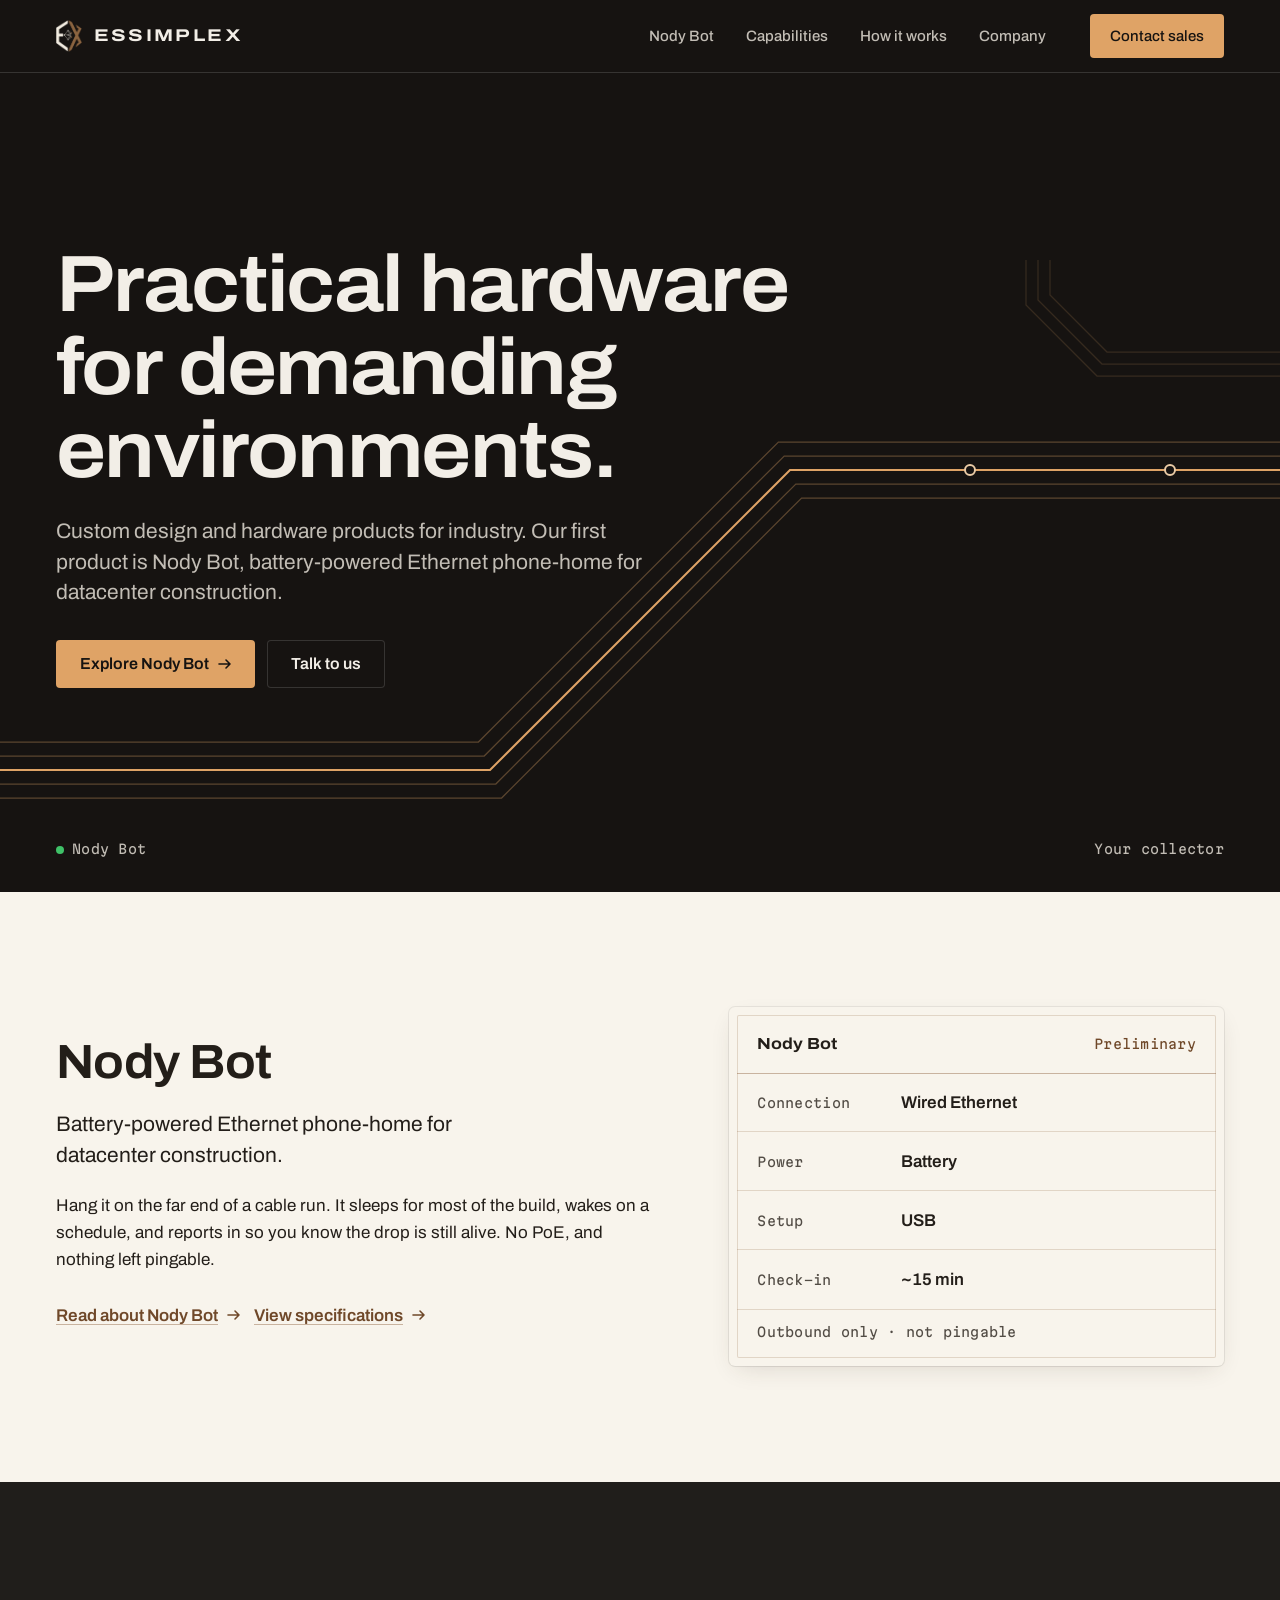
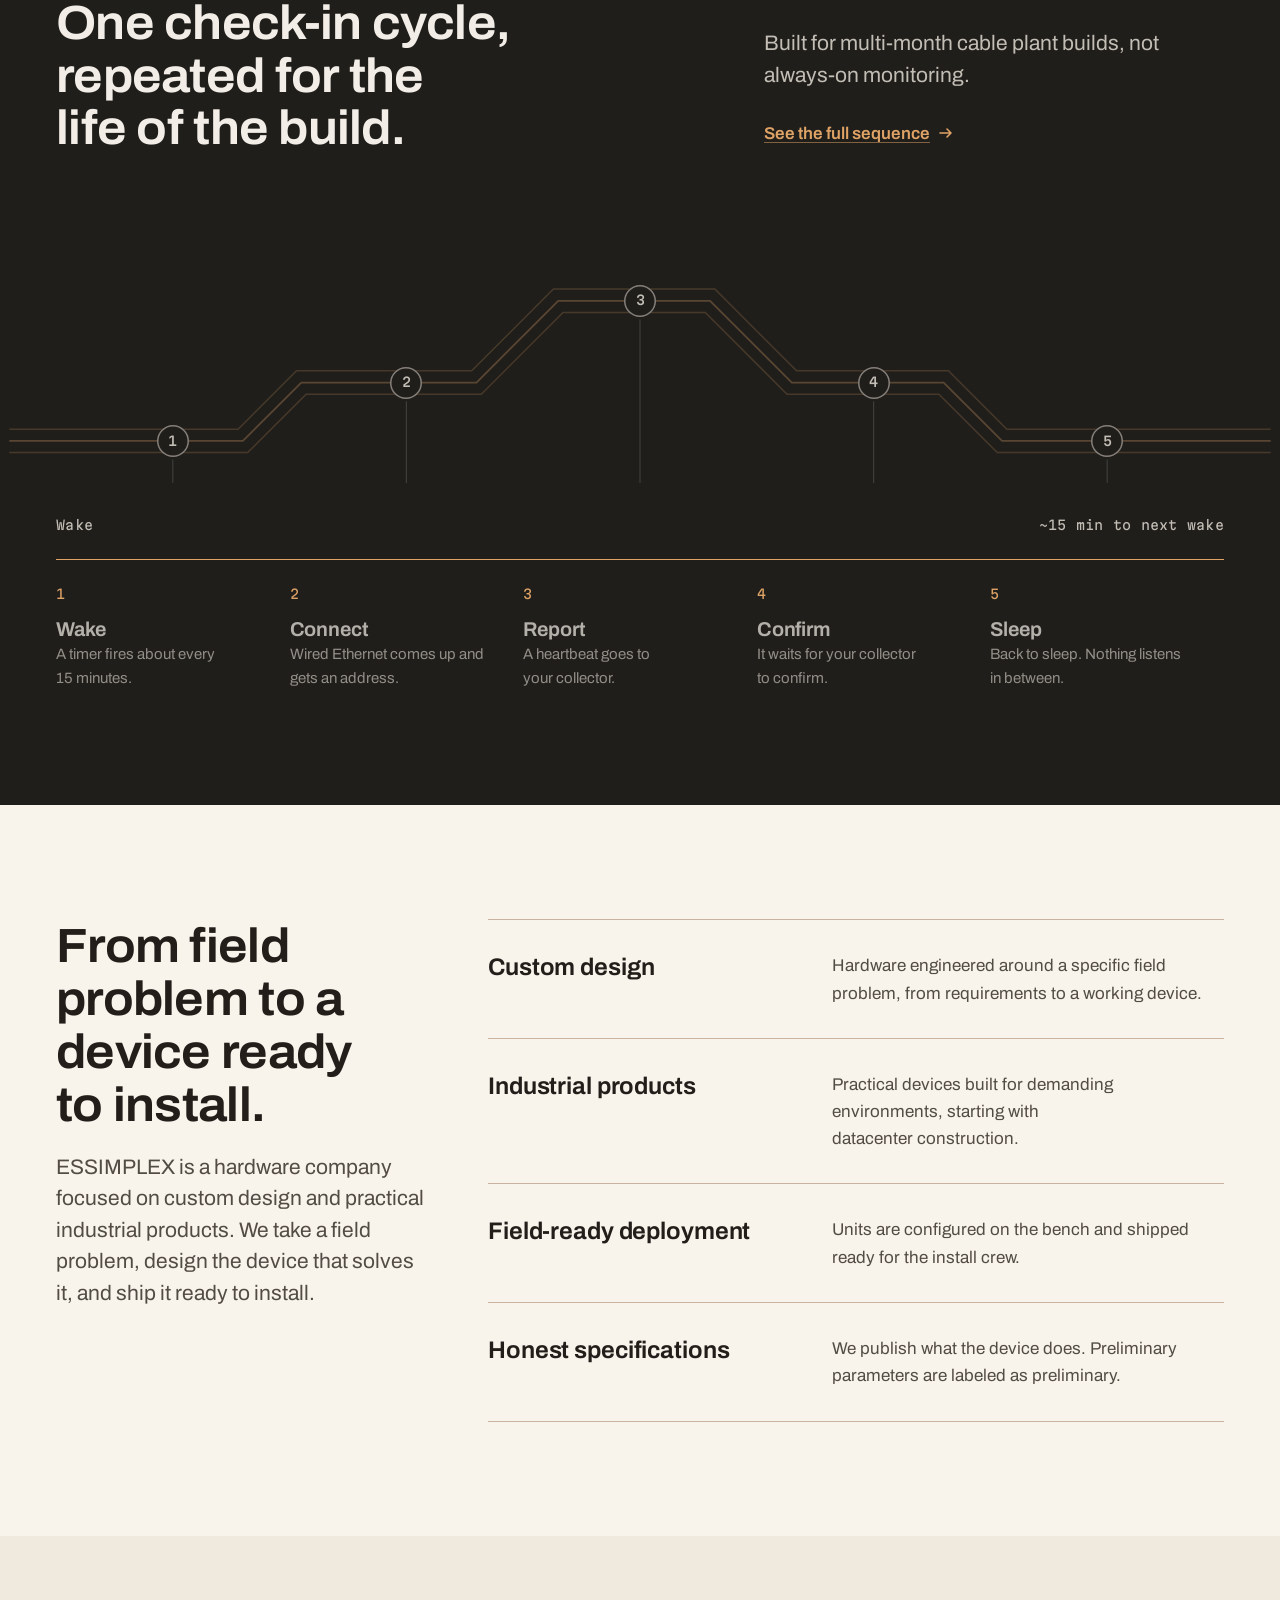
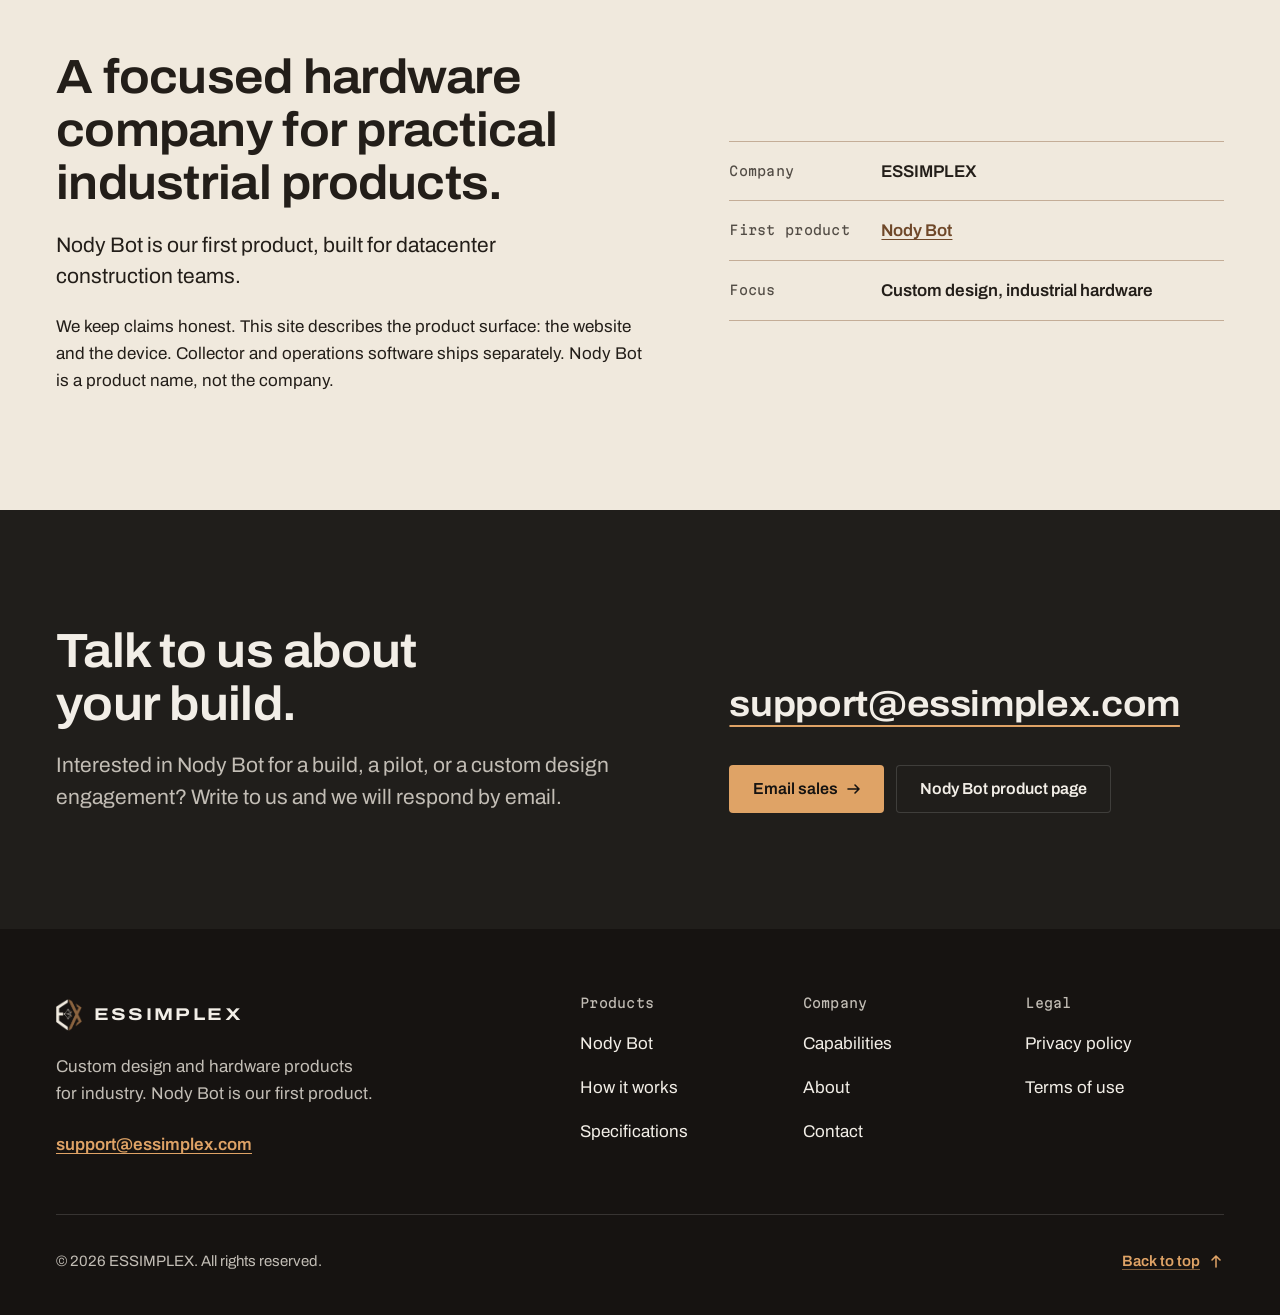
==== index.html @ af78e09c "Replace heartbeat trace with parallel copper wire bundles (45-degree bends, travelling pulse); check" ====
<!DOCTYPE html>
<html lang="en" class="no-js">
<head>
  <meta name="robots" content="noindex, nofollow">
  <meta charset="utf-8" />
  <meta name="viewport" content="width=device-width, initial-scale=1" />
  <title>ESSIMPLEX | Custom design and hardware products for industry</title>
  <meta name="description" content="ESSIMPLEX designs and builds practical hardware for demanding environments. Our first product is Nody Bot, battery-powered Ethernet phone-home for datacenter construction." />
  <link rel="canonical" href="https://essimplex.com/" />
  <meta property="og:type" content="website" />
  <meta property="og:site_name" content="ESSIMPLEX" />
  <meta property="og:title" content="ESSIMPLEX | Custom design and hardware products for industry" />
  <meta property="og:description" content="ESSIMPLEX designs and builds practical hardware for demanding environments. Our first product is Nody Bot, battery-powered Ethernet phone-home for datacenter construction." />
  <meta property="og:url" content="https://essimplex.com/" />
  <meta property="og:image" content="https://essimplex.com/assets/essimplex-og.png" />
  <meta property="og:image:width" content="1200" />
  <meta property="og:image:height" content="630" />
  <meta property="og:image:alt" content="ESSIMPLEX logo" />
  <meta name="twitter:card" content="summary_large_image" />
  <meta name="twitter:title" content="ESSIMPLEX | Custom design and hardware products for industry" />
  <meta name="twitter:description" content="ESSIMPLEX designs and builds practical hardware for demanding environments. Our first product is Nody Bot, battery-powered Ethernet phone-home for datacenter construction." />
  <meta name="twitter:image" content="https://essimplex.com/assets/essimplex-og.png" />
  <meta name="theme-color" content="#1E1E20" />
  <link rel="icon" href="assets/favicon-32.png" type="image/png" sizes="32x32" />
  <link rel="icon" href="assets/favicon-16.png" type="image/png" sizes="16x16" />
  <link rel="icon" href="assets/icon-192.png" type="image/png" sizes="192x192" />
  <link rel="apple-touch-icon" href="assets/apple-touch-icon.png" sizes="180x180" />
  <link rel="preload" href="assets/fonts/archivo-var.woff2" as="font" type="font/woff2" crossorigin />
  <link rel="preload" href="assets/fonts/martian-mono.woff2" as="font" type="font/woff2" crossorigin />
  <link rel="stylesheet" href="styles.css" />
  <script>document.documentElement.className = document.documentElement.className.replace("no-js", "js");</script>
  <script src="app.js" defer></script>
</head>
<body class="page-home">
  <a class="skip-link" href="#main">Skip to content</a>
  <header class="site-header" id="site-header">
    <div class="wrap header-inner">
      <a class="brand" href="index.html" aria-label="ESSIMPLEX home">
        <img src="assets/essimplex-mark-sm-light.png" width="26" height="32" alt="" />
        <span class="brand-name">ESSIMPLEX</span>
      </a>
      <button type="button" class="nav-toggle" id="nav-toggle" aria-expanded="false" aria-controls="primary-nav">
        <span class="nav-toggle__bars" aria-hidden="true"></span><span class="nav-toggle__label">Menu</span>
      </button>
      <nav class="nav" id="primary-nav" aria-label="Primary">
        <ul class="nav__list"><li><a href="nody-bot.html">Nody Bot</a></li><li><a href="#capabilities">Capabilities</a></li><li><a href="#how">How it works</a></li><li><a href="#company">Company</a></li></ul>
        <a class="btn btn--primary btn--sm nav__cta" href="mailto:support@essimplex.com?subject=ESSIMPLEX%20inquiry">Contact sales</a>
      </nav>
    </div>
  </header>

  <main id="main">
    <section class="hero hero--home ground-dark" aria-labelledby="hero-heading">
      <div class="wrap hero__content">
        <div class="hero__copy">
          <h1 class="display" id="hero-heading">Practical hardware for demanding environments.</h1>
          <p class="hero__descriptor">Custom design and hardware products for industry. Our first product is Nody Bot, battery-powered Ethernet phone-home for datacenter construction.</p>
          <div class="actions">
            <a class="btn btn--primary" href="nody-bot.html">Explore Nody Bot <svg class="ico-arrow" viewBox="0 0 16 16" aria-hidden="true" focusable="false"><path d="M2 8h11M9 4l4 4-4 4" fill="none" stroke="currentColor" stroke-width="1.6" stroke-linecap="round" stroke-linejoin="round"/></svg></a>
            <a class="btn btn--ghost" href="mailto:support@essimplex.com?subject=ESSIMPLEX%20inquiry">Talk to us</a>
          </div>
        </div>
      </div>
      <div class="wires wires--home" data-wires role="img" aria-label="Illustration: a bundle of parallel wires running from Nody Bot to your collector, with a short pulse of light travelling along one wire.">
        <svg class="w-narrow" viewBox="0 0 400 240" preserveAspectRatio="xMidYMid slice" aria-hidden="true" focusable="false"><path class="w-line" d="M-60.0,223.0 L127.5,223.0 L217.5,133.0 L470.0,133.0"/><path class="w-line" d="M-60.0,214.0 L123.7,214.0 L213.7,124.0 L470.0,124.0"/><path class="w-main" d="M-60.0,205.0 L120.0,205.0 L210.0,115.0 L470.0,115.0"/><path class="w-line" d="M-60.0,196.0 L116.3,196.0 L206.3,106.0 L470.0,106.0"/><path class="w-line" d="M-60.0,187.0 L112.5,187.0 L202.5,97.0 L470.0,97.0"/><circle class="w-pad" cx="300" cy="115" r="4"/><circle class="w-pad" cx="360" cy="115" r="4"/><path class="w-pulse" style="animation-delay:1.6s" d="M-60.0,205.0 L120.0,205.0 L210.0,115.0 L470.0,115.0"/></svg><svg class="w-mid" viewBox="0 0 1200 230" preserveAspectRatio="xMidYMid slice" aria-hidden="true" focusable="false"><path class="w-line" d="M-100.0,209.0 L439.9,209.0 L549.9,99.0 L1300.0,99.0"/><path class="w-line" d="M-100.0,197.0 L435.0,197.0 L545.0,87.0 L1300.0,87.0"/><path class="w-main" d="M-100.0,185.0 L430.0,185.0 L540.0,75.0 L1300.0,75.0"/><path class="w-line" d="M-100.0,173.0 L425.0,173.0 L535.0,63.0 L1300.0,63.0"/><path class="w-line" d="M-100.0,161.0 L420.1,161.0 L530.1,51.0 L1300.0,51.0"/><circle class="w-pad" cx="900" cy="75" r="5"/><circle class="w-pad" cx="1040" cy="75" r="5"/><path class="w-pulse" style="animation-delay:1.6s" d="M-100.0,185.0 L430.0,185.0 L540.0,75.0 L1300.0,75.0"/></svg><svg class="w-wide" viewBox="0 0 1440 520" preserveAspectRatio="xMaxYMax slice" aria-hidden="true" focusable="false"><path class="w-line w-faint" d="M1900.0,52.0 L1267.0,52.0 L1210.0,-5.0 L1210.0,-400.0"/><path class="w-line w-faint" d="M1900.0,64.0 L1262.0,64.0 L1198.0,0.0 L1198.0,-400.0"/><path class="w-line w-faint" d="M1900.0,76.0 L1257.0,76.0 L1186.0,5.0 L1186.0,-400.0"/><path class="w-line" d="M-300.0,498.0 L661.6,498.0 L961.6,198.0 L1900.0,198.0"/><path class="w-line" d="M-300.0,484.0 L655.8,484.0 L955.8,184.0 L1900.0,184.0"/><path class="w-main" d="M-300.0,470.0 L650.0,470.0 L950.0,170.0 L1900.0,170.0"/><path class="w-line" d="M-300.0,456.0 L644.2,456.0 L944.2,156.0 L1900.0,156.0"/><path class="w-line" d="M-300.0,442.0 L638.4,442.0 L938.4,142.0 L1900.0,142.0"/><circle class="w-pad" cx="1130" cy="170" r="5"/><circle class="w-pad" cx="1330" cy="170" r="5"/><path class="w-pulse" style="animation-delay:1.6s" d="M-300.0,470.0 L650.0,470.0 L950.0,170.0 L1900.0,170.0"/><path class="w-pulse" style="animation-delay:4.6s" d="M-300.0,470.0 L650.0,470.0 L950.0,170.0 L1900.0,170.0"/></svg>
      </div>
      <div class="wrap">
        <p class="wires-legend reading" aria-hidden="true"><span>Nody Bot</span><span>Your collector</span></p>
      </div>
    </section>

    <section class="section ground-paper" id="nody-bot" aria-labelledby="nb-heading">
      <div class="wrap split">
        <div class="split__copy">
          <h2 class="h2" id="nb-heading">Nody Bot</h2>
          <p class="lede">Battery-powered Ethernet phone-home for datacenter construction.</p>
          <p>Hang it on the far end of a cable run. It sleeps for most of the build, wakes on a schedule, and reports in so you know the drop is still alive. No PoE, and nothing left pingable.</p>
          <div class="actions">
            <a class="text-link" href="nody-bot.html">Read about Nody Bot <svg class="ico-arrow" viewBox="0 0 16 16" aria-hidden="true" focusable="false"><path d="M2 8h11M9 4l4 4-4 4" fill="none" stroke="currentColor" stroke-width="1.6" stroke-linecap="round" stroke-linejoin="round"/></svg></a>
            <a class="text-link" href="nody-bot.html#specs">View specifications <svg class="ico-arrow" viewBox="0 0 16 16" aria-hidden="true" focusable="false"><path d="M2 8h11M9 4l4 4-4 4" fill="none" stroke="currentColor" stroke-width="1.6" stroke-linecap="round" stroke-linejoin="round"/></svg></a>
          </div>
        </div>
        <aside class="plate" aria-labelledby="home-plate">
            <div class="plate__inner">
              <div class="plate__head"><h2 class="plate__title" id="home-plate">Nody Bot</h2><span class="plate__chip reading">Preliminary</span></div>
              <dl class="plate__rows"><div><dt class="reading">Connection</dt><dd>Wired Ethernet</dd></div><div><dt class="reading">Power</dt><dd>Battery</dd></div><div><dt class="reading">Setup</dt><dd>USB</dd></div><div><dt class="reading">Check-in</dt><dd>~15 min</dd></div></dl>
              <p class="plate__foot reading">Outbound only &middot; not pingable</p>
            </div>
          </aside>
      </div>
    </section>

    <section class="section ground-dark-2" id="how" aria-labelledby="how-heading">
      <div class="wrap">
        <div class="section-head section-head--split">
          <h2 class="h2" id="how-heading">One check-in cycle, repeated for the life of the build.</h2>
          <div class="split__copy">
            <p class="lede muted">Built for multi-month cable plant builds, not always-on monitoring.</p>
            <a class="text-link" href="nody-bot.html#how">See the full sequence <svg class="ico-arrow" viewBox="0 0 16 16" aria-hidden="true" focusable="false"><path d="M2 8h11M9 4l4 4-4 4" fill="none" stroke="currentColor" stroke-width="1.6" stroke-linecap="round" stroke-linejoin="round"/></svg></a>
          </div>
        </div>
        <div class="seq seq--compact" data-seq>
        <div class="seq__strip">
          <div class="seq__plot trace" data-trace role="img" aria-label="Check-in route as a single wire with five junctions: wake, connect, report, confirm, sleep. The wire lights up as you scroll.">
            <svg class="t-narrow" viewBox="0 0 360 130" preserveAspectRatio="xMidYMid meet" aria-hidden="true" focusable="false"><path class="t-aux" d="M-40.0,112.0 L58.9,112.0 L85.9,85.0 L126.9,85.0 L162.9,49.0 L197.1,49.0 L233.1,85.0 L265.1,85.0 L292.1,112.0 L334.0,112.0 L400.0,112.0"/><path class="t-aux" d="M-40.0,98.0 L53.1,98.0 L80.1,71.0 L121.1,71.0 L157.1,35.0 L202.9,35.0 L238.9,71.0 L270.9,71.0 L297.9,98.0 L334.0,98.0 L400.0,98.0"/><path class="t-track" d="M-40.0,112.0 L58.9,112.0 L85.9,85.0 L126.9,85.0 L162.9,49.0 L197.1,49.0 L233.1,85.0 L265.1,85.0 L292.1,112.0 L334.0,112.0 L400.0,112.0"/><path class="t-track" d="M-40.0,105.0 L56.0,105.0 L83.0,78.0 L124.0,78.0 L160.0,42.0 L200.0,42.0 L236.0,78.0 L268.0,78.0 L295.0,105.0 L334.0,105.0 L400.0,105.0"/><path class="t-track" d="M-40.0,98.0 L53.1,98.0 L80.1,71.0 L121.1,71.0 L157.1,35.0 L202.9,35.0 L238.9,71.0 L270.9,71.0 L297.9,98.0 L334.0,98.0 L400.0,98.0"/><path class="t-line" d="M-40.0,105.0 L56.0,105.0 L83.0,78.0 L124.0,78.0 L160.0,42.0 L200.0,42.0 L236.0,78.0 L268.0,78.0 L295.0,105.0 L334.0,105.0 L400.0,105.0"/></svg><svg class="t-wide" viewBox="0 0 1000 240" preserveAspectRatio="xMidYMid meet" aria-hidden="true" focusable="false"><path class="t-drop" d="M100,206 V226"/><path class="t-drop" d="M300,156 V226"/><path class="t-drop" d="M500,86 V226"/><path class="t-drop" d="M700,156 V226"/><path class="t-drop" d="M900,206 V226"/><path class="t-aux" d="M-40.0,200.0 L164.1,200.0 L214.1,150.0 L364.1,150.0 L434.1,80.0 L555.9,80.0 L625.9,150.0 L755.9,150.0 L805.9,200.0 L910.0,200.0 L1040.0,200.0"/><path class="t-aux" d="M-40.0,180.0 L155.9,180.0 L205.9,130.0 L355.9,130.0 L425.9,60.0 L564.1,60.0 L634.1,130.0 L764.1,130.0 L814.1,180.0 L910.0,180.0 L1040.0,180.0"/><path class="t-track" d="M-40.0,190.0 L160.0,190.0 L210.0,140.0 L360.0,140.0 L430.0,70.0 L560.0,70.0 L630.0,140.0 L760.0,140.0 L810.0,190.0 L910.0,190.0 L1040.0,190.0"/><path class="t-line" d="M-40.0,190.0 L160.0,190.0 L210.0,140.0 L360.0,140.0 L430.0,70.0 L560.0,70.0 L630.0,140.0 L760.0,140.0 L810.0,190.0 L910.0,190.0 L1040.0,190.0"/></svg>
            <span class="seq__marker" data-at="0.100" style="--x:10.00%;--yn:0.8077;--ynw:0.7917" aria-hidden="true">1</span><span class="seq__marker" data-at="0.300" style="--x:30.00%;--yn:0.6000;--ynw:0.5833" aria-hidden="true">2</span><span class="seq__marker" data-at="0.500" style="--x:50.00%;--yn:0.3231;--ynw:0.2917" aria-hidden="true">3</span><span class="seq__marker" data-at="0.700" style="--x:70.00%;--yn:0.6000;--ynw:0.5833" aria-hidden="true">4</span><span class="seq__marker" data-at="0.900" style="--x:90.00%;--yn:0.8077;--ynw:0.7917" aria-hidden="true">5</span>
          </div>
          <p class="seq__axis reading" aria-hidden="true"><span>Wake</span><span>~15 min to next wake</span></p>
        </div>
        <ol class="seq__steps" role="list">
          <li class="seq__step" data-node="0">
            <span class="reading seq__num" aria-hidden="true">1</span>
            <h3 class="h3">Wake</h3>
            <p>A timer fires about every 15 minutes.</p>
            <p class="reading reading-note">timer</p>
          </li>
          <li class="seq__step" data-node="1">
            <span class="reading seq__num" aria-hidden="true">2</span>
            <h3 class="h3">Connect</h3>
            <p>Wired Ethernet comes up and gets an address.</p>
            <p class="reading reading-note">Ethernet</p>
          </li>
          <li class="seq__step" data-node="2">
            <span class="reading seq__num" aria-hidden="true">3</span>
            <h3 class="h3">Report</h3>
            <p>A heartbeat goes to your collector.</p>
            <p class="reading reading-note">outbound</p>
          </li>
          <li class="seq__step" data-node="3">
            <span class="reading seq__num" aria-hidden="true">4</span>
            <h3 class="h3">Confirm</h3>
            <p>It waits for your collector to confirm.</p>
            <p class="reading reading-note">confirmed</p>
          </li>
          <li class="seq__step" data-node="4">
            <span class="reading seq__num" aria-hidden="true">5</span>
            <h3 class="h3">Sleep</h3>
            <p>Back to sleep. Nothing listens in between.</p>
            <p class="reading reading-note">asleep</p>
          </li>
        </ol>
      </div>
      </div>
    </section>

    <section class="section ground-paper" id="capabilities" aria-labelledby="cap-heading">
      <div class="wrap caps">
        <div class="caps__head">
          <h2 class="h2" id="cap-heading">From field problem to a device ready to install.</h2>
          <p class="lede muted">ESSIMPLEX is a hardware company focused on custom design and practical industrial products. We take a field problem, design the device that solves it, and ship it ready to install.</p>
        </div>
        <ul class="ruled" role="list">
            <li class="ruled__row"><h3 class="h3">Custom design</h3><p>Hardware engineered around a specific field problem, from requirements to a working device.</p></li>
            <li class="ruled__row"><h3 class="h3">Industrial products</h3><p>Practical devices built for demanding environments, starting with datacenter construction.</p></li>
            <li class="ruled__row"><h3 class="h3">Field-ready deployment</h3><p>Units are configured on the bench and shipped ready for the install crew.</p></li>
            <li class="ruled__row"><h3 class="h3">Honest specifications</h3><p>We publish what the device does. Preliminary parameters are labeled as preliminary.</p></li>
        </ul>
      </div>
    </section>

    <section class="section ground-paper-2" id="company" aria-labelledby="about-heading">
      <div class="wrap split">
        <div class="split__copy">
          <h2 class="h2" id="about-heading">A focused hardware company for practical industrial products.</h2>
          <p class="lede">Nody Bot is our first product, built for datacenter construction teams.</p>
          <p>We keep claims honest. This site describes the product surface: the website and the device. Collector and operations software ships separately. Nody Bot is a product name, not the company.</p>
        </div>
        <dl class="facts">
          <div><dt class="reading">Company</dt><dd>ESSIMPLEX</dd></div>
          <div><dt class="reading">First product</dt><dd><a href="nody-bot.html">Nody Bot</a></dd></div>
          <div><dt class="reading">Focus</dt><dd>Custom design, industrial hardware</dd></div>
        </dl>
      </div>
    </section>

    <section class="close ground-dark-2" id="contact" aria-labelledby="contact-heading">
      <div class="wrap close__grid">
        <div class="close__copy">
          <h2 class="h2" id="contact-heading">Talk to us about your build.</h2>
          <p class="lede on-dark-2 muted">Interested in Nody Bot for a build, a pilot, or a custom design engagement? Write to us and we will respond by email.</p>
        </div>
        <div class="close__action">
          <a class="close__mail" href="mailto:support@essimplex.com?subject=ESSIMPLEX%20inquiry">support@essimplex.com</a>
          <div class="actions">
            <a class="btn btn--primary" href="mailto:support@essimplex.com?subject=ESSIMPLEX%20inquiry">Email sales <svg class="ico-arrow" viewBox="0 0 16 16" aria-hidden="true" focusable="false"><path d="M2 8h11M9 4l4 4-4 4" fill="none" stroke="currentColor" stroke-width="1.6" stroke-linecap="round" stroke-linejoin="round"/></svg></a>
            <a class="btn btn--ghost" href="nody-bot.html">Nody Bot product page</a>
          </div>
        </div>
      </div>
    </section>
  </main>

  <footer class="site-footer ground-dark">
    <div class="wrap">
      <div class="footer__top">
        <div class="footer__brand">
          <a class="brand" href="index.html" aria-label="ESSIMPLEX home">
            <img src="assets/essimplex-mark-sm-light.png" width="26" height="32" alt="" loading="lazy" />
            <span class="brand-name">ESSIMPLEX</span>
          </a>
          <p>Custom design and hardware products for industry. Nody Bot is our first product.</p>
          <a class="footer__mail" href="mailto:support@essimplex.com?subject=ESSIMPLEX%20inquiry">support@essimplex.com</a>
        </div>
        <div class="footer__cols">
          <nav class="footer__col" aria-label="Products">
            <h2>Products</h2>
            <ul>
              <li><a href="nody-bot.html">Nody Bot</a></li>
              <li><a href="nody-bot.html#how">How it works</a></li>
              <li><a href="nody-bot.html#specs">Specifications</a></li>
            </ul>
          </nav>
          <nav class="footer__col" aria-label="Company">
            <h2>Company</h2>
            <ul>
              <li><a href="index.html#capabilities">Capabilities</a></li>
              <li><a href="index.html#company">About</a></li>
              <li><a href="index.html#contact">Contact</a></li>
            </ul>
          </nav>
          <nav class="footer__col" aria-label="Legal">
            <h2>Legal</h2>
            <ul>
              <li><a href="privacy.html">Privacy policy</a></li>
              <li><a href="terms.html">Terms of use</a></li>
            </ul>
          </nav>
        </div>
      </div>
      <div class="footer__bottom">
        <p>&copy; 2026 ESSIMPLEX. All rights reserved.</p>
        <a class="text-link" href="#main">Back to top <svg class="ico-arrow" viewBox="0 0 16 16" aria-hidden="true" focusable="false" style="rotate:-90deg"><path d="M2 8h11M9 4l4 4-4 4" fill="none" stroke="currentColor" stroke-width="1.6" stroke-linecap="round" stroke-linejoin="round"/></svg></a>
      </div>
    </div>
  </footer>
</body>
</html>
---- styles.css ----
/* ==========================================================================
   ESSIMPLEX design system (see DESIGN.md)
   Archivo (variable: weight + width) for display, headings and body.
   Martian Mono only for readings. Charcoal, warm off-white, one copper accent.
   ========================================================================== */

@font-face {
  font-family: "Archivo";
  src: url("assets/fonts/archivo-var.woff2") format("woff2");
  font-weight: 400 800;
  font-stretch: 100% 125%;
  font-style: normal;
  font-display: swap;
}
@font-face {
  font-family: "Martian Mono";
  src: url("assets/fonts/martian-mono.woff2") format("woff2");
  font-weight: 400 500;
  font-style: normal;
  font-display: swap;
}
/* Metric-leaning fallbacks so the swap does not shift layout much */
@font-face { font-family: "Archivo Fallback"; src: local("Arial"); size-adjust: 97%; ascent-override: 92%; descent-override: 23%; line-gap-override: 0%; }

:root {
  /* color roles */
  --ink-950: oklch(0.19 0.006 70);
  --ink-900: oklch(0.235 0.007 70);
  --ink-800: oklch(0.30 0.008 70);
  --ink-600: oklch(0.45 0.01 70);
  --paper: oklch(0.968 0.012 82);
  --paper-2: oklch(0.935 0.017 80);
  --paper-3: oklch(0.89 0.02 78);
  --copper: oklch(0.54 0.075 60);          /* ~#8B6440 base */
  --copper-ink: oklch(0.44 0.07 58);       /* text and links on paper */
  --copper-bright: oklch(0.76 0.105 66);   /* lines, fills and text on charcoal */
  --copper-soft: oklch(0.86 0.06 72);
  --status: oklch(0.72 0.17 150);          /* the one green: 8px dot */

  --text: oklch(0.24 0.012 70);
  --text-2: oklch(0.42 0.014 70);
  --on-dark: oklch(0.95 0.01 82);
  --on-dark-2: oklch(0.80 0.012 78);
  --rule-paper: oklch(0.54 0.075 60 / 0.45);
  --rule-paper-soft: oklch(0.54 0.075 60 / 0.22);
  --rule-dark: oklch(1 0 0 / 0.14);

  /* type */
  --font: "Archivo", "Archivo Fallback", system-ui, sans-serif;
  --mono: "Martian Mono", ui-monospace, "SF Mono", Menlo, Consolas, monospace;
  --fs-label: 0.8125rem;
  --fs-small: 0.9375rem;
  --fs-body: 1.0625rem;
  --fs-lede: clamp(1.125rem, 1.02rem + 0.5vw, 1.3125rem);
  --fs-h3: 1.25rem;
  --fs-h2: clamp(1.875rem, 1.3rem + 2.5vw, 3rem);
  --fs-display: clamp(2.5rem, 1.55rem + 4.3vw, 5.25rem);

  /* spacing, 4px base */
  --s-1: 4px; --s-2: 8px; --s-3: 12px; --s-4: 16px; --s-5: 20px; --s-6: 24px;
  --s-8: 32px; --s-10: 40px; --s-12: 48px; --s-16: 64px; --s-20: 80px; --s-24: 96px; --s-32: 128px;
  --section: clamp(64px, 9vw, 128px);
  --gutter: clamp(20px, 5vw, 56px);
  --wrap: 1200px;
  --header-h: 64px;
  --radius-sm: 2px;
  --radius: 4px;
  --radius-lg: 6px;

  /* motion */
  --duration-micro: 80ms; --duration-quick: 150ms; --duration-fast: 250ms;
  --duration-medium: 350ms; --duration-very-slow: 500ms; --duration-trace: 1400ms;
  --ease-smooth-out: cubic-bezier(0.22, 1, 0.36, 1);

  /* shadows: ring + soft drop, layered */
  --shadow-plate: 0 0 0 1px oklch(0 0 0 / .07), 0 1px 2px -1px oklch(0 0 0 / .08), 0 8px 24px -8px oklch(0.3 0.03 60 / .16);
  --shadow-plate-dark: 0 0 0 1px oklch(1 0 0 / .1), 0 12px 32px -12px oklch(0 0 0 / .5);

  --focus: var(--copper-ink);
  color-scheme: light;
}
@media (min-width: 900px) { :root { --header-h: 72px; } }

/* ---------- Base ---------- */
*, *::before, *::after { box-sizing: border-box; }
html { -webkit-text-size-adjust: 100%; text-size-adjust: 100%; scroll-padding-top: calc(var(--header-h) + 16px); background: var(--ink-950); }
@media (prefers-reduced-motion: no-preference) { html { scroll-behavior: smooth; } }
body {
  margin: 0;
  font-family: var(--font);
  font-size: var(--fs-body);
  line-height: 1.6;
  color: var(--text);
  background: var(--paper);
  -webkit-font-smoothing: antialiased;
  -moz-osx-font-smoothing: grayscale;
  overflow-wrap: break-word;
  caret-color: var(--copper);
  accent-color: var(--copper);
}
img, svg { display: block; max-width: 100%; }
h1, h2, h3, p, ul, ol, dl, dd, figure { margin: 0; }
ul[role="list"], ol[role="list"] { list-style: none; padding: 0; }
a { color: inherit; text-underline-offset: 0.2em; text-decoration-thickness: 1px; }
::selection { background: var(--copper-bright); color: var(--ink-950); }
:focus-visible { outline: 2px solid var(--focus); outline-offset: 3px; border-radius: var(--radius-sm); }
.on-dark { --focus: var(--copper-bright); }
html { scrollbar-color: var(--copper) var(--ink-950); }

.wrap { width: 100%; max-width: calc(var(--wrap) + 2 * var(--gutter)); margin-inline: auto; padding-inline: var(--gutter); }
.visually-hidden { position: absolute !important; width: 1px; height: 1px; padding: 0; margin: -1px; overflow: hidden; clip: rect(0 0 0 0); white-space: nowrap; border: 0; }
.skip-link {
  position: absolute; left: var(--s-4); top: var(--s-3); z-index: 100;
  padding: var(--s-3) var(--s-4); min-height: 44px; display: inline-flex; align-items: center;
  border-radius: var(--radius); background: var(--copper-bright); color: var(--ink-950); font-weight: 600; text-decoration: none;
  transform: translateY(-200%);
}
.skip-link:focus { transform: none; }

/* ---------- Grounds ---------- */
.ground-dark { background: var(--ink-950); color: var(--on-dark); --focus: var(--copper-bright); }
.ground-dark-2 { background: var(--ink-900); color: var(--on-dark); --focus: var(--copper-bright); }
.ground-paper { background: var(--paper); }
.ground-paper-2 { background: var(--paper-2); }

/* ---------- Type roles ---------- */
.display {
  font-size: var(--fs-display);
  font-weight: 650;
  font-stretch: 108%;
  line-height: 1.04;
  letter-spacing: -0.02em;
  text-wrap: balance;
}
.h2 { font-size: var(--fs-h2); font-weight: 650; font-stretch: 106%; line-height: 1.1; letter-spacing: -0.015em; text-wrap: balance; }
.h3 { font-size: var(--fs-h3); font-weight: 650; line-height: 1.25; letter-spacing: -0.005em; }
.lede { font-size: var(--fs-lede); line-height: 1.5; text-wrap: pretty; max-width: 40em; }
p { text-wrap: pretty; max-width: 68ch; }
.muted { color: var(--text-2); }
.ground-dark .muted, .ground-dark-2 .muted { color: var(--on-dark-2); }
.reading { font-family: var(--mono); font-size: var(--fs-label); letter-spacing: 0.02em; font-variant-numeric: tabular-nums; }

.text-link {
  display: inline-flex; align-items: center; gap: var(--s-2); min-height: 44px;
  font-weight: 600; color: var(--copper-ink); text-decoration: underline; text-decoration-color: var(--rule-paper);
  transition-property: color, text-decoration-color; transition-duration: var(--duration-quick); transition-timing-function: var(--ease-smooth-out);
}
.text-link:hover { color: var(--ink-950); text-decoration-color: currentColor; }
.ground-dark .text-link, .ground-dark-2 .text-link { color: var(--copper-bright); text-decoration-color: oklch(0.76 0.105 66 / .5); }
.ground-dark .text-link:hover, .ground-dark-2 .text-link:hover { color: var(--on-dark); }
.ico-arrow { width: 16px; height: 16px; flex: none; transition: translate var(--duration-quick) var(--ease-smooth-out); }
a:hover > .ico-arrow, a:hover .ico-arrow { translate: 3px 0; }

/* ---------- Buttons ---------- */
.actions { display: flex; flex-wrap: wrap; gap: var(--s-3); }
.btn {
  display: inline-flex; align-items: center; justify-content: center; gap: var(--s-2);
  min-height: 48px; padding: 0 var(--s-6);
  border-radius: var(--radius); border: 0;
  font: 600 1rem/1 var(--font); text-decoration: none; cursor: pointer;
  background: var(--ink-950); color: var(--on-dark);
  transition-property: background-color, color, scale, box-shadow;
  transition-duration: var(--duration-quick); transition-timing-function: ease-out;
}
.btn:active { scale: 0.96; }
.btn:hover { background: var(--copper-ink); }
.btn--primary { background: var(--copper-bright); color: var(--ink-950); }
.btn--primary:hover { background: var(--copper-soft); }
.btn--ghost { background: transparent; color: inherit; box-shadow: inset 0 0 0 1px var(--rule-dark); }
.btn--ghost:hover { background: oklch(1 0 0 / .08); box-shadow: inset 0 0 0 1px oklch(1 0 0 / .4); }
.ground-paper .btn--ghost, .ground-paper-2 .btn--ghost { box-shadow: inset 0 0 0 1px var(--rule-paper); color: var(--text); }
.ground-paper .btn--ghost:hover, .ground-paper-2 .btn--ghost:hover { background: oklch(0.54 0.075 60 / .1); }
.btn .ico-arrow { margin-right: -2px; }
.btn--sm { min-height: 44px; padding: 0 var(--s-5); font-size: 0.9375rem; }

/* ---------- Header ---------- */
.site-header {
  position: sticky; top: 0; z-index: 50;
  background: var(--ink-950); color: var(--on-dark);
  box-shadow: 0 1px 0 var(--rule-dark);
  --focus: var(--copper-bright);
}
.header-inner { display: flex; align-items: center; justify-content: space-between; height: var(--header-h); }
.brand { display: inline-flex; align-items: center; gap: var(--s-3); min-height: 44px; text-decoration: none; }
.brand img { height: 32px; width: auto; }
.brand-name { font-size: 1.0625rem; font-weight: 700; font-stretch: 125%; letter-spacing: 0.14em; }
.nav-toggle {
  display: inline-flex; align-items: center; gap: var(--s-3); min-height: 44px; min-width: 44px; padding: 0 var(--s-3);
  background: none; border: 0; color: inherit; font: 600 0.9375rem/1 var(--font); cursor: pointer; border-radius: var(--radius);
  margin-right: calc(var(--s-3) * -1);
}
.nav-toggle__bars, .nav-toggle__bars::before { display: block; width: 20px; height: 2px; background: currentColor; position: relative;
  transition-property: transform, translate; transition-duration: var(--duration-fast); transition-timing-function: var(--ease-smooth-out); }
.nav-toggle__bars::before { content: ""; position: absolute; left: 0; top: 7px; }
.nav-toggle__bars { translate: 0 -4px; }
.nav-toggle[aria-expanded="true"] .nav-toggle__bars { rotate: 45deg; translate: 0 3px; }
.nav-toggle[aria-expanded="true"] .nav-toggle__bars::before { rotate: -90deg; top: 0; }
.nav__list { list-style: none; margin: 0; padding: 0; }
.nav__list a, .nav__cta { display: flex; align-items: center; min-height: 52px; text-decoration: none; font-weight: 500; }
.nav__list a[aria-current="page"] { color: var(--copper-bright); }

/* phone / tablet: menu panel under the header */
@media (max-width: 899.98px) {
  .js .nav {
    position: absolute; top: 100%; left: 0; right: 0;
    background: var(--ink-950); box-shadow: 0 1px 0 var(--rule-dark), 0 24px 32px -16px oklch(0 0 0 / .5);
    padding: var(--s-2) var(--gutter) var(--s-6);
    opacity: 0; visibility: hidden; transform: translateY(-8px);
    transition: opacity var(--duration-quick) var(--ease-smooth-out), transform var(--duration-quick) var(--ease-smooth-out), visibility 0s linear var(--duration-quick);
  }
  .js .nav.is-open { opacity: 1; visibility: visible; transform: none;
    transition: opacity var(--duration-fast) var(--ease-smooth-out), transform var(--duration-fast) var(--ease-smooth-out), visibility 0s; }
  .nav__list li + li { box-shadow: 0 -1px 0 var(--rule-dark); }
  .nav__list a { font-size: 1.125rem; }
  .nav__cta { margin-top: var(--s-4); justify-content: center; }
  .no-js .nav-toggle { display: none; }
  .no-js .header-inner { flex-wrap: wrap; height: auto; padding-block: var(--s-2); }
  .no-js .nav { width: 100%; padding-bottom: var(--s-4); }
}
@media (min-width: 900px) {
  .nav-toggle { display: none; }
  .nav { display: flex; align-items: center; gap: var(--s-8); }
  .nav__list { display: flex; gap: var(--s-2); }
  .nav__list a { min-height: 44px; padding: 0 var(--s-3); font-size: 0.9375rem; position: relative; color: var(--on-dark-2);
    transition: color var(--duration-quick) ease-out; }
  .nav__list a:hover, .nav__list a[aria-current="page"] { color: var(--on-dark); }
  .nav__list a::after { content: ""; position: absolute; left: var(--s-3); right: var(--s-3); bottom: 6px; height: 1px; background: var(--copper-bright); scale: 0 1; transform-origin: left;
    transition: scale var(--duration-fast) var(--ease-smooth-out); }
  .nav__list a:hover::after, .nav__list a[aria-current="page"]::after { scale: 1 1; }
  .nav__cta { min-height: 44px; }
}

/* ---------- Sections ---------- */
.section { padding-block: var(--section); }
.section-head { display: grid; gap: var(--s-5); margin-bottom: var(--s-10); }
@media (min-width: 900px) {
  .section-head--split { grid-template-columns: minmax(0, 7fr) minmax(0, 5fr); gap: var(--s-16); align-items: end; margin-bottom: var(--s-16); }
}

/* ---------- Wires (signature) ----------
   Bundles of parallel copper wires with 45-degree bends. Each size has its own
   drawing, scaled uniformly, so the bends never distort. Crisp strokes only. */
.wires { position: relative; overflow: visible; color: var(--copper-bright); }
.wires svg { display: none; width: 100%; height: 100%; overflow: visible; }
.w-line { fill: none; stroke: var(--copper-bright); stroke-width: 1.25; opacity: 0.34; stroke-linejoin: miter; }
.w-main { fill: none; stroke: var(--copper-bright); stroke-width: 2; stroke-linejoin: miter; }
.w-faint { opacity: 0.16; }
.w-pad { fill: var(--ink-950); stroke: var(--copper-soft); stroke-width: 2; }
.w-pulse { fill: none; stroke: oklch(0.93 0.05 80); stroke-width: 3; stroke-linecap: butt; stroke-dasharray: 70 6000; stroke-dashoffset: 70; opacity: 0;
  animation: wire-pulse 6s cubic-bezier(0.45, 0, 0.3, 1) infinite both; }
@keyframes wire-pulse {
  0% { stroke-dashoffset: 70; opacity: 0; }
  4% { opacity: 1; }
  52% { stroke-dashoffset: -2900; opacity: 1; }
  56%, 100% { stroke-dashoffset: -2900; opacity: 0; }
}
.hero.is-off .w-pulse { animation-play-state: paused; }

/* check-in sequence wire */
.trace { position: relative; --reveal: 1; }
.trace svg { position: absolute; inset: 0; width: 100%; height: 100%; overflow: visible; }
.trace .t-track { fill: none; stroke: var(--copper-bright); stroke-width: 1.5; opacity: 0.3; stroke-linejoin: miter; }
.trace .t-aux { fill: none; stroke: var(--copper-bright); stroke-width: 1.25; opacity: 0.2; stroke-linejoin: miter; }
.trace .t-drop { fill: none; stroke: var(--rule-dark); stroke-width: 1; }
.trace .t-line { fill: none; stroke: var(--copper-bright); stroke-width: 2.5; stroke-linejoin: miter; clip-path: inset(-20px calc((1 - var(--reveal)) * 100%) -20px 0); }
.trace .t-narrow { display: block; }
.trace .t-wide { display: none; }
@media (min-width: 900px) { .trace .t-narrow { display: none; } .trace .t-wide { display: block; } }

/* ---------- Hero ---------- */
.hero { position: relative; display: flex; flex-direction: column; overflow: clip; }
.hero__content { flex: 1; display: flex; flex-direction: column; justify-content: center; padding-top: var(--s-12); padding-bottom: var(--s-8); }
.hero__copy { display: grid; gap: var(--s-6); max-width: 15ch; }
.hero__copy > * { max-width: none; }
.hero__descriptor { font-size: var(--fs-lede); line-height: 1.45; color: var(--on-dark-2); max-width: 30em; }
.hero__lede { max-width: 36em; }
.hero .actions { margin-top: var(--s-2); }
.hero__copy { max-width: none; }
.hero .display { max-width: 13ch; }
.hero--home { min-height: calc(100svh - var(--header-h)); }
.wires--home, .wires--product { margin-top: var(--s-6); animation: wires-in var(--duration-trace) var(--ease-smooth-out) 150ms both; }
.wires--home { height: 240px; }
.wires--product { height: 120px; }
.wires--home .w-narrow, .wires--product .w-narrow { display: block; }
.wires-legend { max-width: none; display: flex; justify-content: space-between; gap: var(--s-4); padding-block: var(--s-3) var(--s-6); color: var(--on-dark-2); }
.wires-legend span:first-child::before { content: ""; display: inline-block; width: 8px; height: 8px; border-radius: 50%; background: var(--status); margin-right: var(--s-2); }
@keyframes wires-in { from { clip-path: inset(-40px 100% -40px 0); } to { clip-path: inset(-40px 0 -40px 0); } }
@media (min-width: 700px) {
  .wires--home { height: auto; aspect-ratio: 1200 / 230; max-height: 230px; }
  .wires--product { height: auto; aspect-ratio: 1200 / 160; max-height: 130px; }
  .wires--home .w-narrow, .wires--product .w-narrow { display: none; }
  .wires--home .w-mid, .wires--product .w-mid { display: block; }
}
@media (min-width: 900px) {
  .hero__content { position: relative; z-index: 1; padding-top: var(--s-20); padding-bottom: var(--s-12); }
  .hero--home { min-height: min(calc(100svh - var(--header-h)), 820px); }
  .hero .display { max-width: 16ch; }
  .wires-legend { padding-bottom: var(--s-8); }
}
@media (min-width: 1200px) {
  /* desktop: the bundle rises on the right, behind and clear of the text column */
  .hero--home .wires--home { position: absolute; left: 0; right: 0; bottom: 72px; height: 520px; aspect-ratio: auto; max-height: none; margin-top: 0; pointer-events: none; }
  .hero--home .wires--home .w-mid { display: none; }
  .hero--home .wires--home .w-wide { display: block; }
  .hero--home .wires-legend { position: relative; }
}
.hero--product .hero__grid { display: grid; gap: var(--s-8); }
@media (min-width: 900px) { .hero--product .hero__grid { grid-template-columns: minmax(0, 7fr) minmax(0, 5fr); gap: var(--s-16); align-items: center; } }
.breadcrumb { display: flex; gap: var(--s-2); align-items: center; font-size: var(--fs-small); color: var(--on-dark-2); min-height: 44px; }
.breadcrumb a { display: inline-flex; align-items: center; min-height: 44px; }
.hero__motto { font-size: clamp(1.25rem, 1.1rem + 0.7vw, 1.625rem); font-weight: 600; font-stretch: 108%; color: var(--copper-bright); }

/* ---------- Plate (instrument readout) ---------- */
.plate { border-radius: var(--radius-lg); padding: var(--s-2); background: var(--paper); color: var(--text); box-shadow: var(--shadow-plate); }
.plate__inner { border-radius: var(--radius-sm); box-shadow: inset 0 0 0 1px var(--rule-paper-soft); }
.plate__head { display: flex; align-items: center; justify-content: space-between; gap: var(--s-4); padding: var(--s-4) var(--s-5); box-shadow: 0 1px 0 var(--rule-paper); }
.plate__title { font-size: 1rem; font-weight: 700; font-stretch: 112%; }
.plate__chip { color: var(--copper-ink); }
.plate__rows > div { display: grid; grid-template-columns: minmax(0, 7.5em) minmax(0, 1fr); gap: var(--s-4); align-items: baseline; padding: var(--s-4) var(--s-5); }
.plate__rows > div + div { box-shadow: 0 -1px 0 var(--rule-paper-soft); }
.plate__rows dt { color: var(--text-2); }
.plate__rows dd { font-weight: 600; }
.plate__rows dd.reading { font-weight: 500; font-size: 0.875rem; color: var(--text); }
.plate__foot { padding: var(--s-3) var(--s-5) var(--s-4); box-shadow: 0 -1px 0 var(--rule-paper-soft); color: var(--text-2); }
.plate--on-dark { background: var(--ink-900); color: var(--on-dark); box-shadow: var(--shadow-plate-dark); }
.plate--on-dark .plate__inner { box-shadow: inset 0 0 0 1px var(--rule-dark); }
.plate--on-dark .plate__head { box-shadow: 0 1px 0 var(--rule-dark); }
.plate--on-dark .plate__chip { color: var(--copper-bright); }
.plate--on-dark .plate__rows > div + div, .plate--on-dark .plate__foot { box-shadow: 0 -1px 0 var(--rule-dark); }
.plate--on-dark .plate__rows dt, .plate--on-dark .plate__foot { color: var(--on-dark-2); }
.plate--on-dark .plate__rows dd.reading { color: var(--on-dark); }

/* ---------- Split sections (home product, company) ---------- */
.split { display: grid; gap: var(--s-10); }
.split__copy { display: grid; gap: var(--s-5); align-content: start; }
@media (min-width: 900px) { .split { grid-template-columns: minmax(0, 6fr) minmax(0, 5fr); gap: var(--s-20); align-items: center; } }

/* ---------- Ruled lists (capabilities, why) ---------- */
.ruled { display: grid; }
.ruled__row { display: grid; gap: var(--s-2); padding-block: var(--s-6); box-shadow: 0 -1px 0 var(--rule-paper); }
.ruled__row:last-child { box-shadow: 0 -1px 0 var(--rule-paper), 0 1px 0 var(--rule-paper); }
.ruled__row p { color: var(--text-2); }
@media (min-width: 900px) {
  .ruled__row { grid-template-columns: minmax(0, 5fr) minmax(0, 7fr); gap: var(--s-16); padding-block: var(--s-8); }
  .ruled__row .h3 { font-size: 1.5rem; }
}
.caps { display: grid; gap: var(--s-10); }
@media (min-width: 900px) { .caps { grid-template-columns: minmax(0, 4fr) minmax(0, 8fr); gap: var(--s-16); } .caps__head { position: sticky; top: calc(var(--header-h) + var(--s-8)); align-self: start; } }
.caps__head { display: grid; gap: var(--s-5); }

/* ---------- Sequence (check-in diagram) ---------- */
.seq { position: relative; }
.seq__strip { position: sticky; top: var(--header-h); z-index: 5; background: var(--ink-900); padding-block: var(--s-4) var(--s-3); margin-inline: calc(var(--gutter) * -1); padding-inline: var(--gutter); box-shadow: 0 1px 0 var(--rule-dark); }
.seq__plot { position: relative; aspect-ratio: 360 / 130; max-width: 560px; color: var(--on-dark); }
.seq__marker {
  position: absolute; left: var(--x); top: calc(var(--yn) * 100%); translate: -50% -50%; z-index: 1;
  width: 28px; height: 28px; border-radius: 50%;
  display: grid; place-items: center;
  background: var(--ink-900); color: var(--copper-bright); box-shadow: inset 0 0 0 1.5px var(--copper-bright);
  font-family: var(--mono); font-size: 0.75rem; font-weight: 500;
  transition-property: background-color, color; transition-duration: var(--duration-quick); transition-timing-function: ease-out;
}
.js-seq .seq__marker:not(.is-on) { box-shadow: inset 0 0 0 1.5px oklch(0.6 0.012 70); color: var(--on-dark-2); }
.seq__marker.is-on { background: var(--copper-bright); color: var(--ink-950); }
.seq__axis { max-width: none; display: flex; justify-content: space-between; margin-top: var(--s-2); color: var(--on-dark-2); margin-inline: 0; }
.seq__steps { display: grid; counter-reset: s; }
.seq__step { display: grid; grid-template-columns: 28px minmax(0, 1fr); column-gap: var(--s-4); row-gap: var(--s-1); padding-block: var(--s-8); box-shadow: 0 -1px 0 var(--rule-dark); }
.seq__step:first-child { box-shadow: none; }
.seq__num { grid-column: 1; grid-row: 1 / span 3; padding-top: 2px; color: var(--copper-bright); }
.seq__step .h3, .seq__step p { grid-column: 2; }
.seq__step p { color: var(--on-dark-2); }
.seq__step p.reading-note { color: var(--copper-bright); font-size: var(--fs-label); line-height: 1.5; margin-top: var(--s-3); }
.js-seq .seq__step:not(.is-on) p, .js-seq .seq__step:not(.is-on) .h3 { opacity: 0.7; }
.seq__step .h3, .seq__step p { transition: opacity var(--duration-fast) ease-out; }
.seq--compact .seq__step .reading-note { display: none; }

@media (min-width: 900px) {
  .seq__strip { position: static; background: none; margin-inline: 0; padding-inline: 0; padding-block: 0; box-shadow: none; }
  .seq__plot { aspect-ratio: 1000 / 240; max-width: none; }
  .seq__marker { width: 32px; height: 32px; font-size: 0.8125rem; }
  .seq__marker { top: calc(var(--ynw) * 100%); }
  .seq__axis { margin-top: var(--s-4); }
  .seq__steps { grid-template-columns: repeat(5, minmax(0, 1fr)); margin-top: var(--s-6); }
  .seq__step { display: block; padding: var(--s-6) var(--s-5) 0 0; box-shadow: 0 -1px 0 var(--copper-bright); }
  .seq__step:first-child { box-shadow: 0 -1px 0 var(--copper-bright); }
  .seq__num { display: block; margin-bottom: var(--s-3); padding: 0; }
  .seq__step .h3, .seq__step p { grid-column: auto; }
  .seq__step p { font-size: var(--fs-small); }
}

/* ---------- Spec table ---------- */
.specs { display: grid; gap: var(--s-10); }
.specs__meta { display: grid; gap: var(--s-5); align-content: start; }
.specs__facts { display: grid; }
.specs__facts > div { display: grid; grid-template-columns: 7em minmax(0, 1fr); gap: var(--s-4); padding-block: var(--s-3); box-shadow: 0 -1px 0 var(--rule-paper-soft); }
.specs__facts dt { color: var(--text-2); }
.specs__facts dd { font-weight: 600; }
.spec-group + .spec-group { margin-top: var(--s-10); }
.spec-group .h3 { margin-bottom: var(--s-3); }
.spec { width: 100%; border-collapse: collapse; }
.spec tr { box-shadow: 0 -1px 0 var(--rule-paper); }
.spec tr:last-child { box-shadow: 0 -1px 0 var(--rule-paper), 0 1px 0 var(--rule-paper); }
.spec th, .spec td { text-align: left; vertical-align: top; padding: var(--s-4) var(--s-4) var(--s-4) 0; font-weight: 400; }
.spec th { width: 38%; color: var(--text-2); font-family: var(--mono); font-size: var(--fs-label); letter-spacing: 0.02em; padding-top: calc(var(--s-4) + 3px); }
.spec td { font-weight: 550; }
@media (max-width: 599.98px) {
  .spec tr { display: block; padding-block: var(--s-4); }
  .spec th, .spec td { display: block; width: auto; padding: 0; }
  .spec td { margin-top: var(--s-1); }
}
@media (min-width: 900px) {
  .specs { grid-template-columns: minmax(0, 4fr) minmax(0, 8fr); gap: var(--s-16); }
  .specs__meta { position: sticky; top: calc(var(--header-h) + var(--s-8)); align-self: start; }
}

/* ---------- Audience list ---------- */
.audience { margin-top: var(--s-12); display: grid; gap: var(--s-4); }
.audience ul { display: grid; gap: var(--s-3); padding: 0; margin: 0; list-style: none; }
.audience li { padding-left: var(--s-6); position: relative; max-width: 60ch; }
.audience li::before { content: ""; position: absolute; left: 0; top: 0.8em; width: 12px; height: 1px; background: var(--copper); }

/* ---------- Provisioning (real sequence) ---------- */
.prov { display: grid; gap: 0; counter-reset: p; }
.prov__item { display: grid; grid-template-columns: 3.5em minmax(0, 1fr); gap: var(--s-4); padding-block: var(--s-6); box-shadow: 0 -1px 0 var(--rule-paper); align-items: baseline; }
.prov__item:last-child { box-shadow: 0 -1px 0 var(--rule-paper), 0 1px 0 var(--rule-paper); }
.prov__item .reading { color: var(--copper-ink); }
.prov__item h3 { margin-bottom: var(--s-1); }
.prov__item p { color: var(--text-2); }
@media (min-width: 900px) {
  .prov { grid-template-columns: repeat(3, minmax(0, 1fr)); gap: var(--s-8); }
  .prov__item { grid-template-columns: 1fr; padding: var(--s-6) 0 0; box-shadow: 0 -2px 0 var(--copper); }
  .prov__item:last-child { box-shadow: 0 -2px 0 var(--copper); }
}
.prov-ships { margin-top: var(--s-10); display: grid; gap: var(--s-2); padding: var(--s-5) var(--s-6); border-radius: var(--radius); background: var(--paper); box-shadow: var(--shadow-plate); max-width: 56ch; }
.prov-ships .reading { color: var(--copper-ink); }

/* ---------- Company facts ---------- */
.facts { display: grid; margin-top: var(--s-4); }
.facts > div { display: grid; grid-template-columns: 8em minmax(0, 1fr); gap: var(--s-4); padding-block: var(--s-4); box-shadow: 0 -1px 0 var(--rule-paper); }
.facts > div:last-child { box-shadow: 0 -1px 0 var(--rule-paper), 0 1px 0 var(--rule-paper); }
.facts dt { color: var(--text-2); padding-top: 3px; }
.facts dd { font-weight: 600; }
.facts a { color: var(--copper-ink); display: inline-flex; align-items: center; min-height: 44px; margin-block: -12px; }

/* ---------- Closing contact ---------- */
.close { padding-block: var(--section); }
.close__grid { display: grid; gap: var(--s-8); }
.close__copy { display: grid; gap: var(--s-5); align-content: start; }
.close__action { display: grid; gap: var(--s-6); align-content: end; }
.close__mail { font-size: clamp(1.25rem, 0.7rem + 2.4vw, 2.25rem); font-weight: 650; font-stretch: 108%; letter-spacing: -0.01em; text-decoration: underline; text-decoration-color: var(--copper-bright); text-decoration-thickness: 2px; text-underline-offset: 0.25em; overflow-wrap: anywhere; display: inline-block; padding-block: var(--s-2); }
.close__mail:hover { color: var(--copper-bright); }
@media (min-width: 900px) { .close__grid { grid-template-columns: minmax(0, 6fr) minmax(0, 5fr); gap: var(--s-20); align-items: end; } }

/* ---------- Legal ---------- */
.page-head { padding-block: var(--s-16) var(--s-12); }
.page-head .display { font-size: clamp(2.25rem, 1.5rem + 3vw, 3.75rem); }
.page-head__meta { margin-top: var(--s-4); color: var(--on-dark-2); }
.legal { padding-block: var(--s-16) var(--section); }
.legal__body { max-width: 68ch; display: grid; gap: var(--s-5); }
.legal__body h2 { font-size: 1.5rem; font-weight: 650; margin-top: var(--s-6); }
.legal__body a { color: var(--copper-ink); }

/* ---------- Footer ---------- */
.site-footer { padding-block: var(--s-16) var(--s-8); }
.footer__top { display: grid; gap: var(--s-10); }
.footer__brand { display: grid; gap: var(--s-4); align-content: start; }
.footer__brand p { color: var(--on-dark-2); max-width: 32ch; }
.footer__mail { color: var(--copper-bright); font-weight: 600; display: inline-flex; align-items: center; min-height: 44px; }
.footer__cols { display: grid; grid-template-columns: repeat(2, minmax(0, 1fr)); gap: var(--s-8) var(--s-6); }
.footer__col h2 { font-size: var(--fs-label); font-family: var(--mono); font-weight: 400; color: var(--on-dark-2); margin-bottom: var(--s-2); letter-spacing: .02em; }
.footer__col ul { list-style: none; padding: 0; margin: 0; }
.footer__col a { display: flex; align-items: center; min-height: 44px; text-decoration: none; }
.footer__col a:hover { color: var(--copper-bright); text-decoration: underline; }
.footer__bottom { margin-top: var(--s-12); padding-top: var(--s-6); display: flex; flex-wrap: wrap; gap: var(--s-4); justify-content: space-between; align-items: center; box-shadow: 0 -1px 0 var(--rule-dark); color: var(--on-dark-2); font-size: var(--fs-small); }
.footer__bottom a { display: inline-flex; align-items: center; min-height: 44px; }
@media (min-width: 900px) {
  .footer__top { grid-template-columns: minmax(0, 5fr) minmax(0, 7fr); gap: var(--s-16); }
  .footer__cols { grid-template-columns: repeat(3, minmax(0, 1fr)); }
}

/* ---------- Reduced motion ---------- */
@media (prefers-reduced-motion: reduce) {
  .wires--home, .wires--product { animation: none; }
  .w-pulse { display: none; }
  .btn, .nav-toggle__bars, .nav-toggle__bars::before { transition-duration: 0.01ms; }
  .btn:active { scale: 1; }
  .js .nav, .js .nav.is-open { transition-property: opacity, visibility; transform: none; }
}
@media print { .site-header, .nav-toggle { position: static; } }
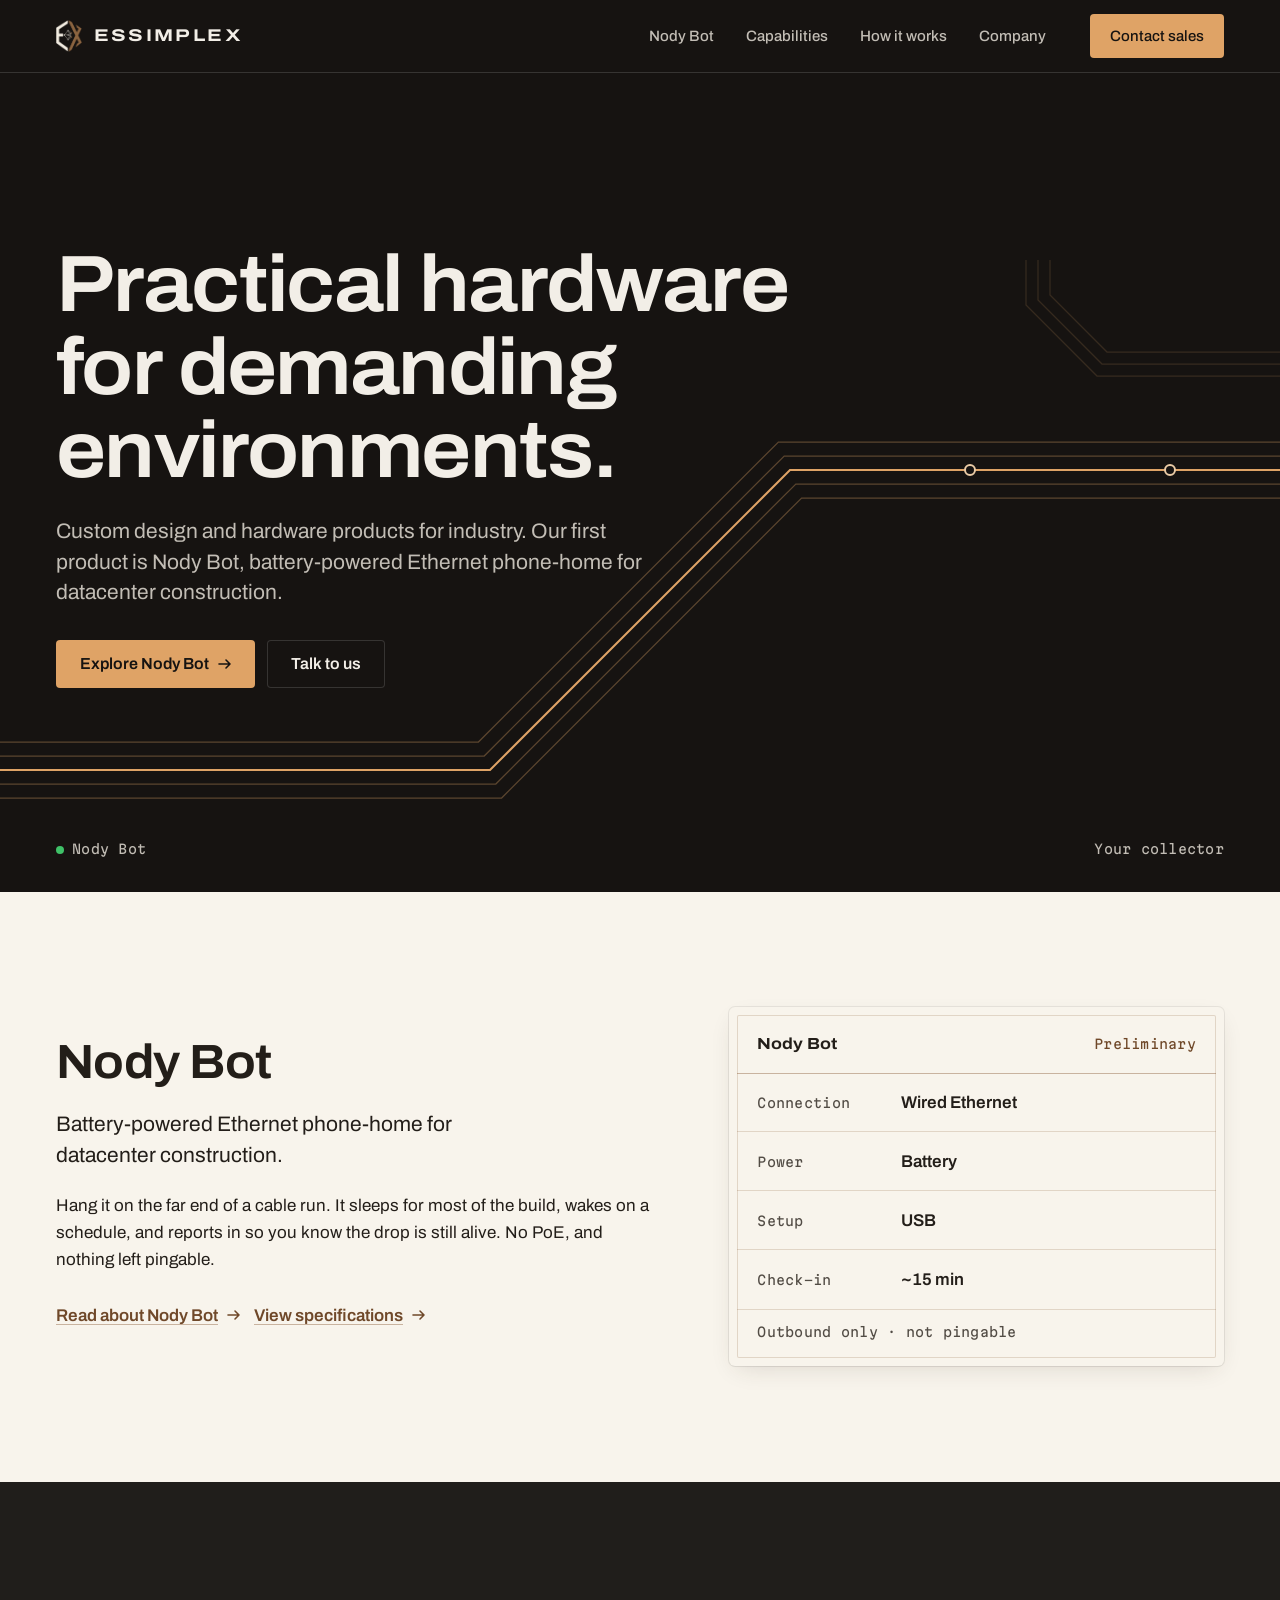
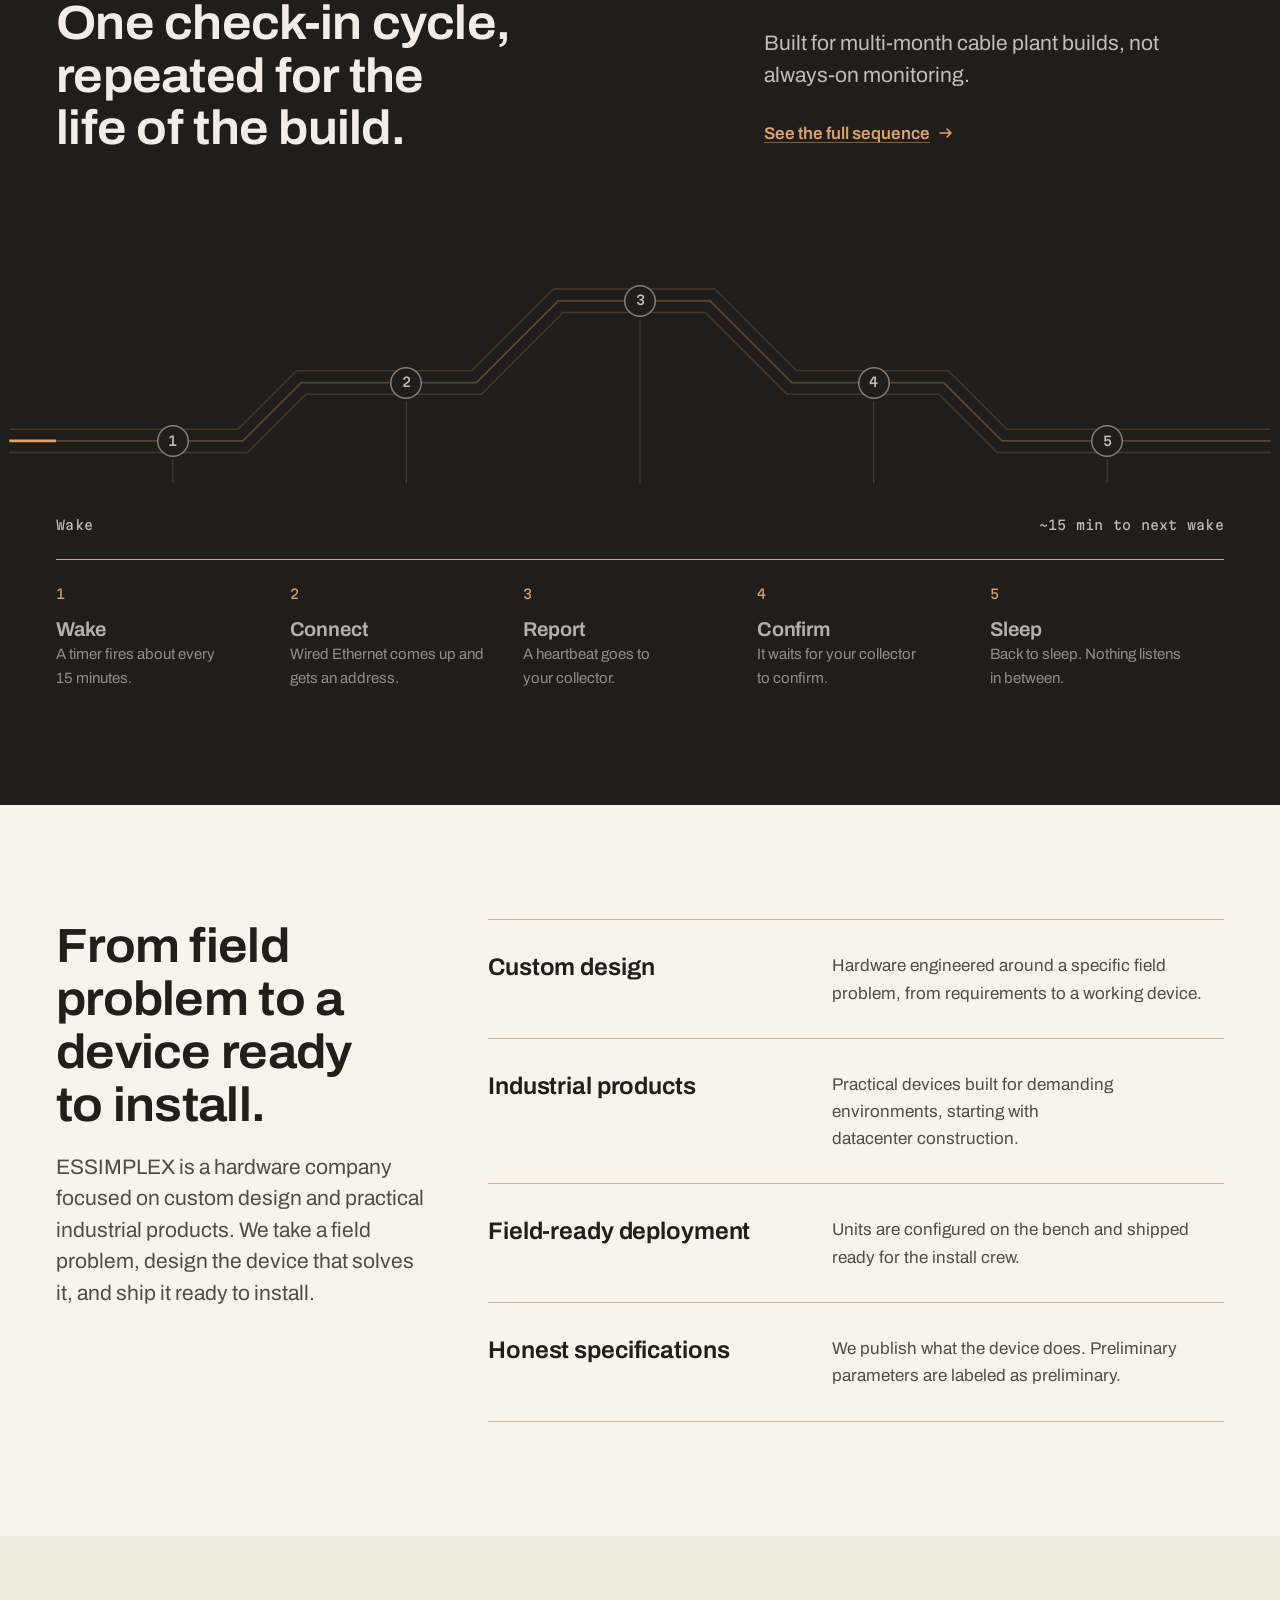
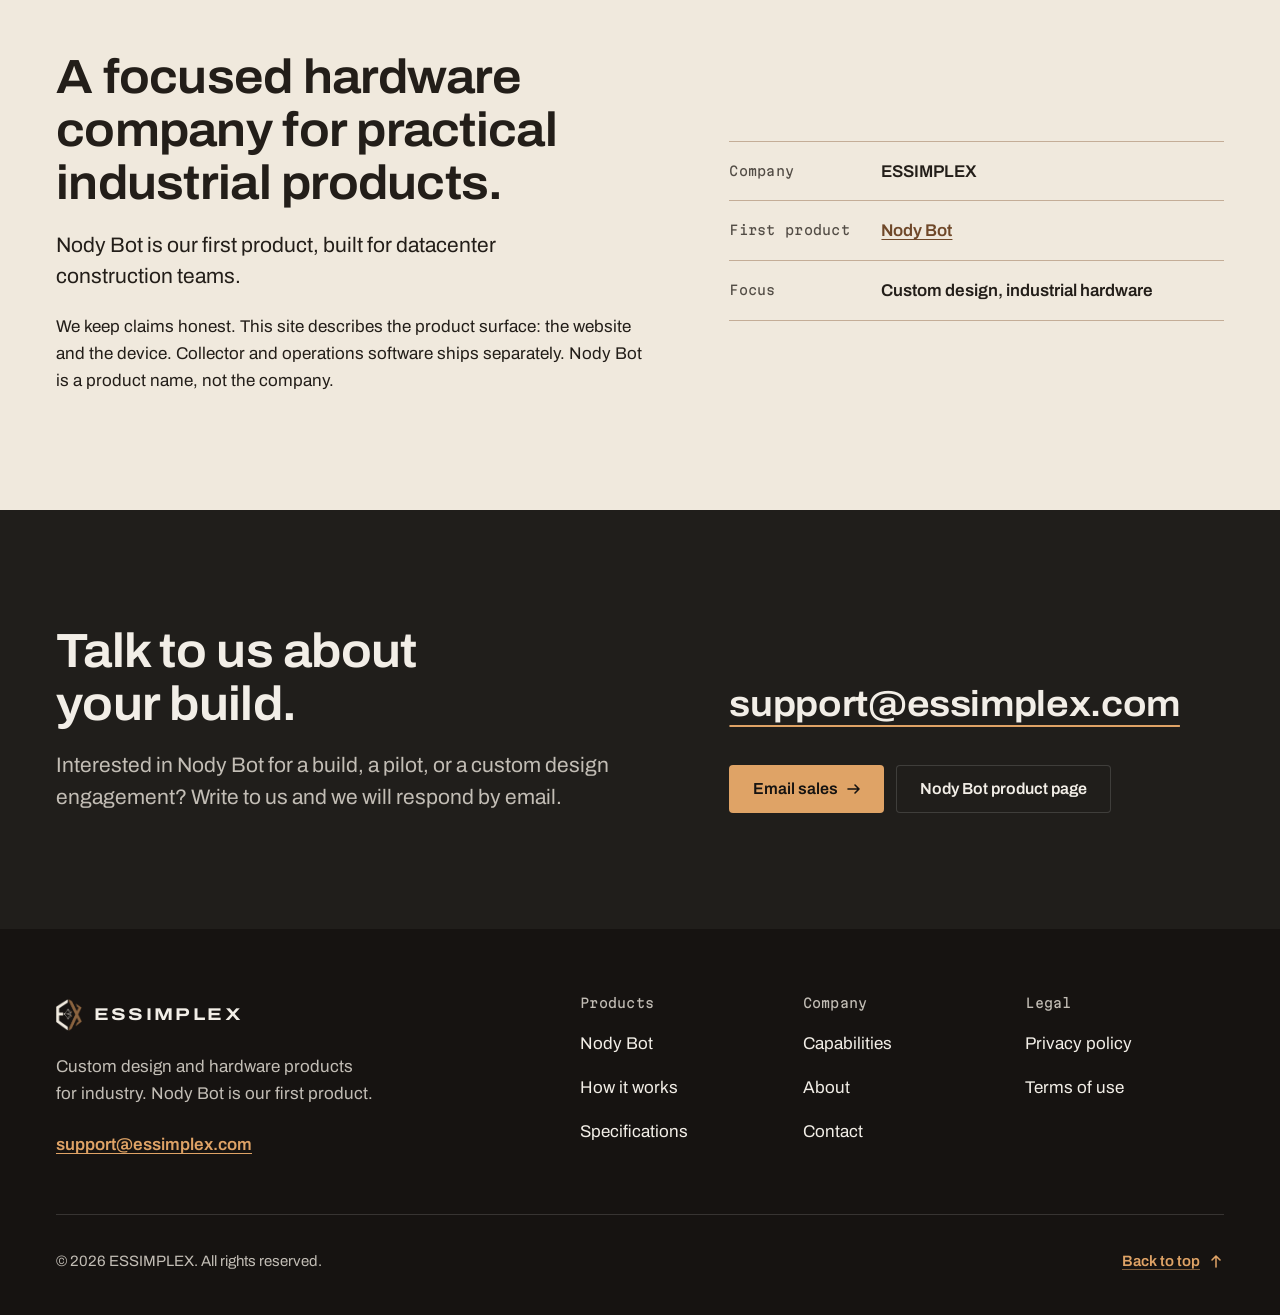
==== commit 4b4ca05f: "Fix check-in wire under prefers-reduced-motion and on older Android: scroll-driven fill always on, S" ====
--- a/index.html
+++ b/index.html
@@ -102,7 +102,7 @@
         <div class="seq seq--compact" data-seq>
         <div class="seq__strip">
           <div class="seq__plot trace" data-trace role="img" aria-label="Check-in route as a single wire with five junctions: wake, connect, report, confirm, sleep. The wire lights up as you scroll.">
-            <svg class="t-narrow" viewBox="0 0 360 130" preserveAspectRatio="xMidYMid meet" aria-hidden="true" focusable="false"><path class="t-aux" d="M-40.0,112.0 L58.9,112.0 L85.9,85.0 L126.9,85.0 L162.9,49.0 L197.1,49.0 L233.1,85.0 L265.1,85.0 L292.1,112.0 L334.0,112.0 L400.0,112.0"/><path class="t-aux" d="M-40.0,98.0 L53.1,98.0 L80.1,71.0 L121.1,71.0 L157.1,35.0 L202.9,35.0 L238.9,71.0 L270.9,71.0 L297.9,98.0 L334.0,98.0 L400.0,98.0"/><path class="t-track" d="M-40.0,112.0 L58.9,112.0 L85.9,85.0 L126.9,85.0 L162.9,49.0 L197.1,49.0 L233.1,85.0 L265.1,85.0 L292.1,112.0 L334.0,112.0 L400.0,112.0"/><path class="t-track" d="M-40.0,105.0 L56.0,105.0 L83.0,78.0 L124.0,78.0 L160.0,42.0 L200.0,42.0 L236.0,78.0 L268.0,78.0 L295.0,105.0 L334.0,105.0 L400.0,105.0"/><path class="t-track" d="M-40.0,98.0 L53.1,98.0 L80.1,71.0 L121.1,71.0 L157.1,35.0 L202.9,35.0 L238.9,71.0 L270.9,71.0 L297.9,98.0 L334.0,98.0 L400.0,98.0"/><path class="t-line" d="M-40.0,105.0 L56.0,105.0 L83.0,78.0 L124.0,78.0 L160.0,42.0 L200.0,42.0 L236.0,78.0 L268.0,78.0 L295.0,105.0 L334.0,105.0 L400.0,105.0"/></svg><svg class="t-wide" viewBox="0 0 1000 240" preserveAspectRatio="xMidYMid meet" aria-hidden="true" focusable="false"><path class="t-drop" d="M100,206 V226"/><path class="t-drop" d="M300,156 V226"/><path class="t-drop" d="M500,86 V226"/><path class="t-drop" d="M700,156 V226"/><path class="t-drop" d="M900,206 V226"/><path class="t-aux" d="M-40.0,200.0 L164.1,200.0 L214.1,150.0 L364.1,150.0 L434.1,80.0 L555.9,80.0 L625.9,150.0 L755.9,150.0 L805.9,200.0 L910.0,200.0 L1040.0,200.0"/><path class="t-aux" d="M-40.0,180.0 L155.9,180.0 L205.9,130.0 L355.9,130.0 L425.9,60.0 L564.1,60.0 L634.1,130.0 L764.1,130.0 L814.1,180.0 L910.0,180.0 L1040.0,180.0"/><path class="t-track" d="M-40.0,190.0 L160.0,190.0 L210.0,140.0 L360.0,140.0 L430.0,70.0 L560.0,70.0 L630.0,140.0 L760.0,140.0 L810.0,190.0 L910.0,190.0 L1040.0,190.0"/><path class="t-line" d="M-40.0,190.0 L160.0,190.0 L210.0,140.0 L360.0,140.0 L430.0,70.0 L560.0,70.0 L630.0,140.0 L760.0,140.0 L810.0,190.0 L910.0,190.0 L1040.0,190.0"/></svg>
+            <svg class="t-narrow" viewBox="0 0 360 130" preserveAspectRatio="xMidYMid meet" aria-hidden="true" focusable="false"><defs><clipPath id="seqclip-n"><rect class="seq-clip" data-w="360" x="-100" y="-100" width="1300" height="500"/></clipPath></defs><path class="t-aux" d="M-40.0,112.0 L58.9,112.0 L85.9,85.0 L126.9,85.0 L162.9,49.0 L197.1,49.0 L233.1,85.0 L265.1,85.0 L292.1,112.0 L334.0,112.0 L400.0,112.0"/><path class="t-aux" d="M-40.0,98.0 L53.1,98.0 L80.1,71.0 L121.1,71.0 L157.1,35.0 L202.9,35.0 L238.9,71.0 L270.9,71.0 L297.9,98.0 L334.0,98.0 L400.0,98.0"/><path class="t-track" d="M-40.0,112.0 L58.9,112.0 L85.9,85.0 L126.9,85.0 L162.9,49.0 L197.1,49.0 L233.1,85.0 L265.1,85.0 L292.1,112.0 L334.0,112.0 L400.0,112.0"/><path class="t-track" d="M-40.0,105.0 L56.0,105.0 L83.0,78.0 L124.0,78.0 L160.0,42.0 L200.0,42.0 L236.0,78.0 L268.0,78.0 L295.0,105.0 L334.0,105.0 L400.0,105.0"/><path class="t-track" d="M-40.0,98.0 L53.1,98.0 L80.1,71.0 L121.1,71.0 L157.1,35.0 L202.9,35.0 L238.9,71.0 L270.9,71.0 L297.9,98.0 L334.0,98.0 L400.0,98.0"/><path class="t-line" clip-path="url(#seqclip-n)" d="M-40.0,105.0 L56.0,105.0 L83.0,78.0 L124.0,78.0 L160.0,42.0 L200.0,42.0 L236.0,78.0 L268.0,78.0 L295.0,105.0 L334.0,105.0 L400.0,105.0"/></svg><svg class="t-wide" viewBox="0 0 1000 240" preserveAspectRatio="xMidYMid meet" aria-hidden="true" focusable="false"><defs><clipPath id="seqclip-w"><rect class="seq-clip" data-w="1000" x="-100" y="-100" width="1300" height="500"/></clipPath></defs><path class="t-drop" d="M100,206 V226"/><path class="t-drop" d="M300,156 V226"/><path class="t-drop" d="M500,86 V226"/><path class="t-drop" d="M700,156 V226"/><path class="t-drop" d="M900,206 V226"/><path class="t-aux" d="M-40.0,200.0 L164.1,200.0 L214.1,150.0 L364.1,150.0 L434.1,80.0 L555.9,80.0 L625.9,150.0 L755.9,150.0 L805.9,200.0 L910.0,200.0 L1040.0,200.0"/><path class="t-aux" d="M-40.0,180.0 L155.9,180.0 L205.9,130.0 L355.9,130.0 L425.9,60.0 L564.1,60.0 L634.1,130.0 L764.1,130.0 L814.1,180.0 L910.0,180.0 L1040.0,180.0"/><path class="t-track" d="M-40.0,190.0 L160.0,190.0 L210.0,140.0 L360.0,140.0 L430.0,70.0 L560.0,70.0 L630.0,140.0 L760.0,140.0 L810.0,190.0 L910.0,190.0 L1040.0,190.0"/><path class="t-line" clip-path="url(#seqclip-w)" d="M-40.0,190.0 L160.0,190.0 L210.0,140.0 L360.0,140.0 L430.0,70.0 L560.0,70.0 L630.0,140.0 L760.0,140.0 L810.0,190.0 L910.0,190.0 L1040.0,190.0"/></svg>
             <span class="seq__marker" data-at="0.100" style="--x:10.00%;--yn:0.8077;--ynw:0.7917" aria-hidden="true">1</span><span class="seq__marker" data-at="0.300" style="--x:30.00%;--yn:0.6000;--ynw:0.5833" aria-hidden="true">2</span><span class="seq__marker" data-at="0.500" style="--x:50.00%;--yn:0.3231;--ynw:0.2917" aria-hidden="true">3</span><span class="seq__marker" data-at="0.700" style="--x:70.00%;--yn:0.6000;--ynw:0.5833" aria-hidden="true">4</span><span class="seq__marker" data-at="0.900" style="--x:90.00%;--yn:0.8077;--ynw:0.7917" aria-hidden="true">5</span>
           </div>
           <p class="seq__axis reading" aria-hidden="true"><span>Wake</span><span>~15 min to next wake</span></p>
@@ -229,7 +229,7 @@
       </div>
       <div class="footer__bottom">
         <p>&copy; 2026 ESSIMPLEX. All rights reserved.</p>
-        <a class="text-link" href="#main">Back to top <svg class="ico-arrow" viewBox="0 0 16 16" aria-hidden="true" focusable="false" style="rotate:-90deg"><path d="M2 8h11M9 4l4 4-4 4" fill="none" stroke="currentColor" stroke-width="1.6" stroke-linecap="round" stroke-linejoin="round"/></svg></a>
+        <a class="text-link" href="#main">Back to top <svg class="ico-arrow" viewBox="0 0 16 16" aria-hidden="true" focusable="false" style="transform:rotate(-90deg)"><path d="M2 8h11M9 4l4 4-4 4" fill="none" stroke="currentColor" stroke-width="1.6" stroke-linecap="round" stroke-linejoin="round"/></svg></a>
       </div>
     </div>
   </footer>
--- a/styles.css
+++ b/styles.css
@@ -24,6 +24,64 @@
 
 :root {
   /* color roles */
+  --ink-950: #161311;
+  --ink-900: #201E1B;
+  --ink-800: #302D2A;
+  --ink-600: #59544F;
+  --paper: #F8F4EC;
+  --paper-2: #F0E9DD;
+  --paper-3: #E2D9CC;
+  --copper: #8F6440;          /* ~#8B6440 base */
+  --copper-ink: #6F4829;       /* text and links on paper */
+  --copper-bright: #DFA366;   /* lines, fills and text on charcoal */
+  --copper-soft: #EACBA6;
+  --status: #3FC168;          /* the one green: 8px dot */
+
+  --text: #231E19;
+  --text-2: #524C45;
+  --on-dark: #F2EEE7;
+  --on-dark-2: #C2BDB5;
+  --rule-paper: rgba(143, 100, 64, 0.45);
+  --rule-paper-soft: rgba(143, 100, 64, 0.22);
+  --rule-dark: rgba(255, 255, 255, 0.14);
+
+  /* type */
+  --font: "Archivo", "Archivo Fallback", system-ui, sans-serif;
+  --mono: "Martian Mono", ui-monospace, "SF Mono", Menlo, Consolas, monospace;
+  --fs-label: 0.8125rem;
+  --fs-small: 0.9375rem;
+  --fs-body: 1.0625rem;
+  --fs-lede: clamp(1.125rem, 1.02rem + 0.5vw, 1.3125rem);
+  --fs-h3: 1.25rem;
+  --fs-h2: clamp(1.875rem, 1.3rem + 2.5vw, 3rem);
+  --fs-display: clamp(2.5rem, 1.55rem + 4.3vw, 5.25rem);
+
+  /* spacing, 4px base */
+  --s-1: 4px; --s-2: 8px; --s-3: 12px; --s-4: 16px; --s-5: 20px; --s-6: 24px;
+  --s-8: 32px; --s-10: 40px; --s-12: 48px; --s-16: 64px; --s-20: 80px; --s-24: 96px; --s-32: 128px;
+  --section: clamp(64px, 9vw, 128px);
+  --gutter: clamp(20px, 5vw, 56px);
+  --wrap: 1200px;
+  --header-h: 64px;
+  --radius-sm: 2px;
+  --radius: 4px;
+  --radius-lg: 6px;
+
+  /* motion */
+  --duration-micro: 80ms; --duration-quick: 150ms; --duration-fast: 250ms;
+  --duration-medium: 350ms; --duration-very-slow: 500ms; --duration-trace: 1400ms;
+  --ease-smooth-out: cubic-bezier(0.22, 1, 0.36, 1);
+
+  /* shadows: ring + soft drop, layered */
+  --shadow-plate: 0 0 0 1px rgba(0, 0, 0, 0.07), 0 1px 2px -1px rgba(0, 0, 0, 0.08), 0 8px 24px -8px rgba(57, 42, 30, 0.16);
+  --shadow-plate-dark: 0 0 0 1px rgba(255, 255, 255, 0.1), 0 12px 32px -12px rgba(0, 0, 0, 0.5);
+
+  --focus: var(--copper-ink);
+  color-scheme: light;
+}
+/* Hex/rgba values above are the fallback; browsers that understand oklch() get the originals below. */
+@supports (color: oklch(0 0 0)) {
+  :root {
   --ink-950: oklch(0.19 0.006 70);
   --ink-900: oklch(0.235 0.007 70);
   --ink-800: oklch(0.30 0.008 70);
@@ -36,7 +94,6 @@
   --copper-bright: oklch(0.76 0.105 66);   /* lines, fills and text on charcoal */
   --copper-soft: oklch(0.86 0.06 72);
   --status: oklch(0.72 0.17 150);          /* the one green: 8px dot */
-
   --text: oklch(0.24 0.012 70);
   --text-2: oklch(0.42 0.014 70);
   --on-dark: oklch(0.95 0.01 82);
@@ -44,40 +101,9 @@
   --rule-paper: oklch(0.54 0.075 60 / 0.45);
   --rule-paper-soft: oklch(0.54 0.075 60 / 0.22);
   --rule-dark: oklch(1 0 0 / 0.14);
-
-  /* type */
-  --font: "Archivo", "Archivo Fallback", system-ui, sans-serif;
-  --mono: "Martian Mono", ui-monospace, "SF Mono", Menlo, Consolas, monospace;
-  --fs-label: 0.8125rem;
-  --fs-small: 0.9375rem;
-  --fs-body: 1.0625rem;
-  --fs-lede: clamp(1.125rem, 1.02rem + 0.5vw, 1.3125rem);
-  --fs-h3: 1.25rem;
-  --fs-h2: clamp(1.875rem, 1.3rem + 2.5vw, 3rem);
-  --fs-display: clamp(2.5rem, 1.55rem + 4.3vw, 5.25rem);
-
-  /* spacing, 4px base */
-  --s-1: 4px; --s-2: 8px; --s-3: 12px; --s-4: 16px; --s-5: 20px; --s-6: 24px;
-  --s-8: 32px; --s-10: 40px; --s-12: 48px; --s-16: 64px; --s-20: 80px; --s-24: 96px; --s-32: 128px;
-  --section: clamp(64px, 9vw, 128px);
-  --gutter: clamp(20px, 5vw, 56px);
-  --wrap: 1200px;
-  --header-h: 64px;
-  --radius-sm: 2px;
-  --radius: 4px;
-  --radius-lg: 6px;
-
-  /* motion */
-  --duration-micro: 80ms; --duration-quick: 150ms; --duration-fast: 250ms;
-  --duration-medium: 350ms; --duration-very-slow: 500ms; --duration-trace: 1400ms;
-  --ease-smooth-out: cubic-bezier(0.22, 1, 0.36, 1);
-
-  /* shadows: ring + soft drop, layered */
   --shadow-plate: 0 0 0 1px oklch(0 0 0 / .07), 0 1px 2px -1px oklch(0 0 0 / .08), 0 8px 24px -8px oklch(0.3 0.03 60 / .16);
   --shadow-plate-dark: 0 0 0 1px oklch(1 0 0 / .1), 0 12px 32px -12px oklch(0 0 0 / .5);
-
-  --focus: var(--copper-ink);
-  color-scheme: light;
+  }
 }
 @media (min-width: 900px) { :root { --header-h: 72px; } }
 
@@ -146,10 +172,10 @@
   transition-property: color, text-decoration-color; transition-duration: var(--duration-quick); transition-timing-function: var(--ease-smooth-out);
 }
 .text-link:hover { color: var(--ink-950); text-decoration-color: currentColor; }
-.ground-dark .text-link, .ground-dark-2 .text-link { color: var(--copper-bright); text-decoration-color: oklch(0.76 0.105 66 / .5); }
+.ground-dark .text-link, .ground-dark-2 .text-link { color: var(--copper-bright); text-decoration-color: rgba(223, 163, 102, 0.5); text-decoration-color: oklch(0.76 0.105 66 / .5); }
 .ground-dark .text-link:hover, .ground-dark-2 .text-link:hover { color: var(--on-dark); }
-.ico-arrow { width: 16px; height: 16px; flex: none; transition: translate var(--duration-quick) var(--ease-smooth-out); }
-a:hover > .ico-arrow, a:hover .ico-arrow { translate: 3px 0; }
+.ico-arrow { width: 16px; height: 16px; flex: none; transition: transform var(--duration-quick) var(--ease-smooth-out); }
+a:hover > .ico-arrow, a:hover .ico-arrow { transform: translateX(3px); }
 
 /* ---------- Buttons ---------- */
 .actions { display: flex; flex-wrap: wrap; gap: var(--s-3); }
@@ -159,17 +185,17 @@
   border-radius: var(--radius); border: 0;
   font: 600 1rem/1 var(--font); text-decoration: none; cursor: pointer;
   background: var(--ink-950); color: var(--on-dark);
-  transition-property: background-color, color, scale, box-shadow;
+  transition-property: background-color, color, transform, box-shadow;
   transition-duration: var(--duration-quick); transition-timing-function: ease-out;
 }
-.btn:active { scale: 0.96; }
+.btn:active { transform: scale(0.96); }
 .btn:hover { background: var(--copper-ink); }
 .btn--primary { background: var(--copper-bright); color: var(--ink-950); }
 .btn--primary:hover { background: var(--copper-soft); }
 .btn--ghost { background: transparent; color: inherit; box-shadow: inset 0 0 0 1px var(--rule-dark); }
-.btn--ghost:hover { background: oklch(1 0 0 / .08); box-shadow: inset 0 0 0 1px oklch(1 0 0 / .4); }
+.btn--ghost:hover { background: rgba(255, 255, 255, 0.08); box-shadow: inset 0 0 0 1px rgba(255, 255, 255, 0.4); }
 .ground-paper .btn--ghost, .ground-paper-2 .btn--ghost { box-shadow: inset 0 0 0 1px var(--rule-paper); color: var(--text); }
-.ground-paper .btn--ghost:hover, .ground-paper-2 .btn--ghost:hover { background: oklch(0.54 0.075 60 / .1); }
+.ground-paper .btn--ghost:hover, .ground-paper-2 .btn--ghost:hover { background: rgba(143, 100, 64, 0.1); background: oklch(0.54 0.075 60 / .1); }
 .btn .ico-arrow { margin-right: -2px; }
 .btn--sm { min-height: 44px; padding: 0 var(--s-5); font-size: 0.9375rem; }
 
@@ -190,11 +216,11 @@
   margin-right: calc(var(--s-3) * -1);
 }
 .nav-toggle__bars, .nav-toggle__bars::before { display: block; width: 20px; height: 2px; background: currentColor; position: relative;
-  transition-property: transform, translate; transition-duration: var(--duration-fast); transition-timing-function: var(--ease-smooth-out); }
+  transition-property: transform; transition-duration: var(--duration-fast); transition-timing-function: var(--ease-smooth-out); }
 .nav-toggle__bars::before { content: ""; position: absolute; left: 0; top: 7px; }
-.nav-toggle__bars { translate: 0 -4px; }
-.nav-toggle[aria-expanded="true"] .nav-toggle__bars { rotate: 45deg; translate: 0 3px; }
-.nav-toggle[aria-expanded="true"] .nav-toggle__bars::before { rotate: -90deg; top: 0; }
+.nav-toggle__bars { transform: translateY(-4px); }
+.nav-toggle[aria-expanded="true"] .nav-toggle__bars { transform: translateY(3px) rotate(45deg); }
+.nav-toggle[aria-expanded="true"] .nav-toggle__bars::before { transform: rotate(-90deg); top: 0; }
 .nav__list { list-style: none; margin: 0; padding: 0; }
 .nav__list a, .nav__cta { display: flex; align-items: center; min-height: 52px; text-decoration: none; font-weight: 500; }
 .nav__list a[aria-current="page"] { color: var(--copper-bright); }
@@ -203,7 +229,7 @@
 @media (max-width: 899.98px) {
   .js .nav {
     position: absolute; top: 100%; left: 0; right: 0;
-    background: var(--ink-950); box-shadow: 0 1px 0 var(--rule-dark), 0 24px 32px -16px oklch(0 0 0 / .5);
+    background: var(--ink-950); box-shadow: 0 1px 0 var(--rule-dark), 0 24px 32px -16px rgba(0, 0, 0, 0.5);
     padding: var(--s-2) var(--gutter) var(--s-6);
     opacity: 0; visibility: hidden; transform: translateY(-8px);
     transition: opacity var(--duration-quick) var(--ease-smooth-out), transform var(--duration-quick) var(--ease-smooth-out), visibility 0s linear var(--duration-quick);
@@ -224,9 +250,9 @@
   .nav__list a { min-height: 44px; padding: 0 var(--s-3); font-size: 0.9375rem; position: relative; color: var(--on-dark-2);
     transition: color var(--duration-quick) ease-out; }
   .nav__list a:hover, .nav__list a[aria-current="page"] { color: var(--on-dark); }
-  .nav__list a::after { content: ""; position: absolute; left: var(--s-3); right: var(--s-3); bottom: 6px; height: 1px; background: var(--copper-bright); scale: 0 1; transform-origin: left;
-    transition: scale var(--duration-fast) var(--ease-smooth-out); }
-  .nav__list a:hover::after, .nav__list a[aria-current="page"]::after { scale: 1 1; }
+  .nav__list a::after { content: ""; position: absolute; left: var(--s-3); right: var(--s-3); bottom: 6px; height: 1px; background: var(--copper-bright); transform: scaleX(0); transform-origin: left;
+    transition: transform var(--duration-fast) var(--ease-smooth-out); }
+  .nav__list a:hover::after, .nav__list a[aria-current="page"]::after { transform: scaleX(1); }
   .nav__cta { min-height: 44px; }
 }
 
@@ -246,7 +272,7 @@
 .w-main { fill: none; stroke: var(--copper-bright); stroke-width: 2; stroke-linejoin: miter; }
 .w-faint { opacity: 0.16; }
 .w-pad { fill: var(--ink-950); stroke: var(--copper-soft); stroke-width: 2; }
-.w-pulse { fill: none; stroke: oklch(0.93 0.05 80); stroke-width: 3; stroke-linecap: butt; stroke-dasharray: 70 6000; stroke-dashoffset: 70; opacity: 0;
+.w-pulse { fill: none; stroke: #FAE5C3; stroke: oklch(0.93 0.05 80); stroke-width: 3; stroke-linecap: butt; stroke-dasharray: 70 6000; stroke-dashoffset: 70; opacity: 0;
   animation: wire-pulse 6s cubic-bezier(0.45, 0, 0.3, 1) infinite both; }
 @keyframes wire-pulse {
   0% { stroke-dashoffset: 70; opacity: 0; }
@@ -257,18 +283,18 @@
 .hero.is-off .w-pulse { animation-play-state: paused; }
 
 /* check-in sequence wire */
-.trace { position: relative; --reveal: 1; }
-.trace svg { position: absolute; inset: 0; width: 100%; height: 100%; overflow: visible; }
+.trace { position: relative; }
+.trace svg { position: absolute; top: 0; right: 0; bottom: 0; left: 0; width: 100%; height: 100%; overflow: visible; }
 .trace .t-track { fill: none; stroke: var(--copper-bright); stroke-width: 1.5; opacity: 0.3; stroke-linejoin: miter; }
 .trace .t-aux { fill: none; stroke: var(--copper-bright); stroke-width: 1.25; opacity: 0.2; stroke-linejoin: miter; }
 .trace .t-drop { fill: none; stroke: var(--rule-dark); stroke-width: 1; }
-.trace .t-line { fill: none; stroke: var(--copper-bright); stroke-width: 2.5; stroke-linejoin: miter; clip-path: inset(-20px calc((1 - var(--reveal)) * 100%) -20px 0); }
+.trace .t-line { fill: none; stroke: var(--copper-bright); stroke-width: 2.5; stroke-linejoin: miter; }
 .trace .t-narrow { display: block; }
 .trace .t-wide { display: none; }
 @media (min-width: 900px) { .trace .t-narrow { display: none; } .trace .t-wide { display: block; } }
 
 /* ---------- Hero ---------- */
-.hero { position: relative; display: flex; flex-direction: column; overflow: clip; }
+.hero { position: relative; display: flex; flex-direction: column; overflow: hidden; overflow: clip; }
 .hero__content { flex: 1; display: flex; flex-direction: column; justify-content: center; padding-top: var(--s-12); padding-bottom: var(--s-8); }
 .hero__copy { display: grid; gap: var(--s-6); max-width: 15ch; }
 .hero__copy > * { max-width: none; }
@@ -277,7 +303,8 @@
 .hero .actions { margin-top: var(--s-2); }
 .hero__copy { max-width: none; }
 .hero .display { max-width: 13ch; }
-.hero--home { min-height: calc(100svh - var(--header-h)); }
+.hero--home { min-height: calc(100vh - var(--header-h)); }
+@supports (height: 100svh) { .hero--home { min-height: calc(100svh - var(--header-h)); } }
 .wires--home, .wires--product { margin-top: var(--s-6); animation: wires-in var(--duration-trace) var(--ease-smooth-out) 150ms both; }
 .wires--home { height: 240px; }
 .wires--product { height: 120px; }
@@ -293,7 +320,8 @@
 }
 @media (min-width: 900px) {
   .hero__content { position: relative; z-index: 1; padding-top: var(--s-20); padding-bottom: var(--s-12); }
-  .hero--home { min-height: min(calc(100svh - var(--header-h)), 820px); }
+  .hero--home { min-height: min(calc(100vh - var(--header-h)), 820px); }
+  @supports (height: 100svh) { .hero--home { min-height: min(calc(100svh - var(--header-h)), 820px); } }
   .hero .display { max-width: 16ch; }
   .wires-legend { padding-bottom: var(--s-8); }
 }
@@ -353,14 +381,14 @@
 .seq__strip { position: sticky; top: var(--header-h); z-index: 5; background: var(--ink-900); padding-block: var(--s-4) var(--s-3); margin-inline: calc(var(--gutter) * -1); padding-inline: var(--gutter); box-shadow: 0 1px 0 var(--rule-dark); }
 .seq__plot { position: relative; aspect-ratio: 360 / 130; max-width: 560px; color: var(--on-dark); }
 .seq__marker {
-  position: absolute; left: var(--x); top: calc(var(--yn) * 100%); translate: -50% -50%; z-index: 1;
+  position: absolute; left: var(--x); top: calc(var(--yn) * 100%); transform: translate(-50%, -50%); z-index: 1;
   width: 28px; height: 28px; border-radius: 50%;
   display: grid; place-items: center;
   background: var(--ink-900); color: var(--copper-bright); box-shadow: inset 0 0 0 1.5px var(--copper-bright);
   font-family: var(--mono); font-size: 0.75rem; font-weight: 500;
   transition-property: background-color, color; transition-duration: var(--duration-quick); transition-timing-function: ease-out;
 }
-.js-seq .seq__marker:not(.is-on) { box-shadow: inset 0 0 0 1.5px oklch(0.6 0.012 70); color: var(--on-dark-2); }
+.js-seq .seq__marker:not(.is-on) { box-shadow: inset 0 0 0 1.5px #857F79; box-shadow: inset 0 0 0 1.5px oklch(0.6 0.012 70); color: var(--on-dark-2); }
 .seq__marker.is-on { background: var(--copper-bright); color: var(--ink-950); }
 .seq__axis { max-width: none; display: flex; justify-content: space-between; margin-top: var(--s-2); color: var(--on-dark-2); margin-inline: 0; }
 .seq__steps { display: grid; counter-reset: s; }
@@ -478,12 +506,21 @@
   .footer__cols { grid-template-columns: repeat(3, minmax(0, 1fr)); }
 }
 
-/* ---------- Reduced motion ---------- */
+/* ---------- Older browsers without aspect-ratio ---------- */
+@supports not (aspect-ratio: 1) {
+  .seq__plot::before { content: ""; display: block; padding-top: 36.11%; }
+  @media (min-width: 900px) { .seq__plot::before { padding-top: 24%; } }
+}
+
+/* ---------- Reduced motion ----------
+   Only autoplay, entrance, travelling pulse, smooth scrolling and transitions are switched off.
+   The check-in wire is driven directly by the user's scroll position (no autoplay), so it keeps working. */
 @media (prefers-reduced-motion: reduce) {
   .wires--home, .wires--product { animation: none; }
   .w-pulse { display: none; }
   .btn, .nav-toggle__bars, .nav-toggle__bars::before { transition-duration: 0.01ms; }
-  .btn:active { scale: 1; }
+  .btn:active { transform: none; }
+  .seq__marker, .seq__step .h3, .seq__step p { transition: none; }
   .js .nav, .js .nav.is-open { transition-property: opacity, visibility; transform: none; }
 }
 @media print { .site-header, .nav-toggle { position: static; } }
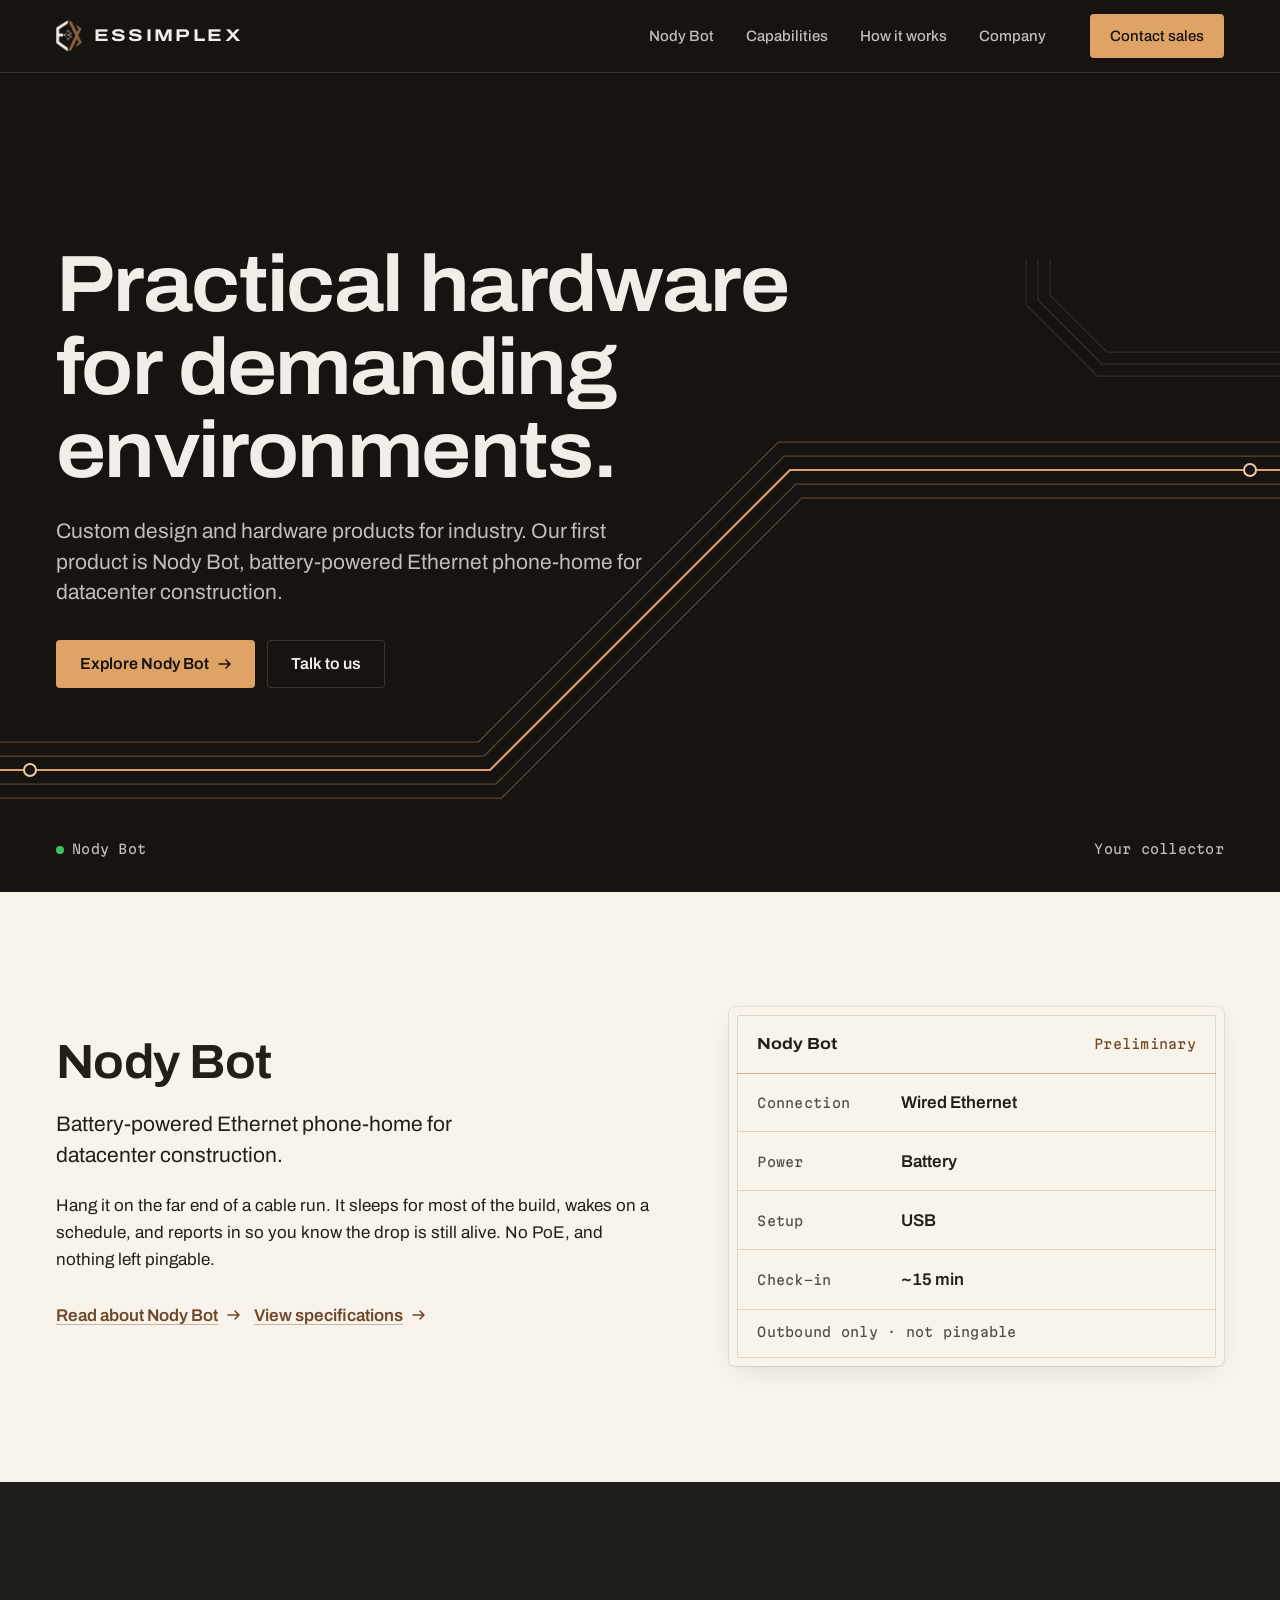
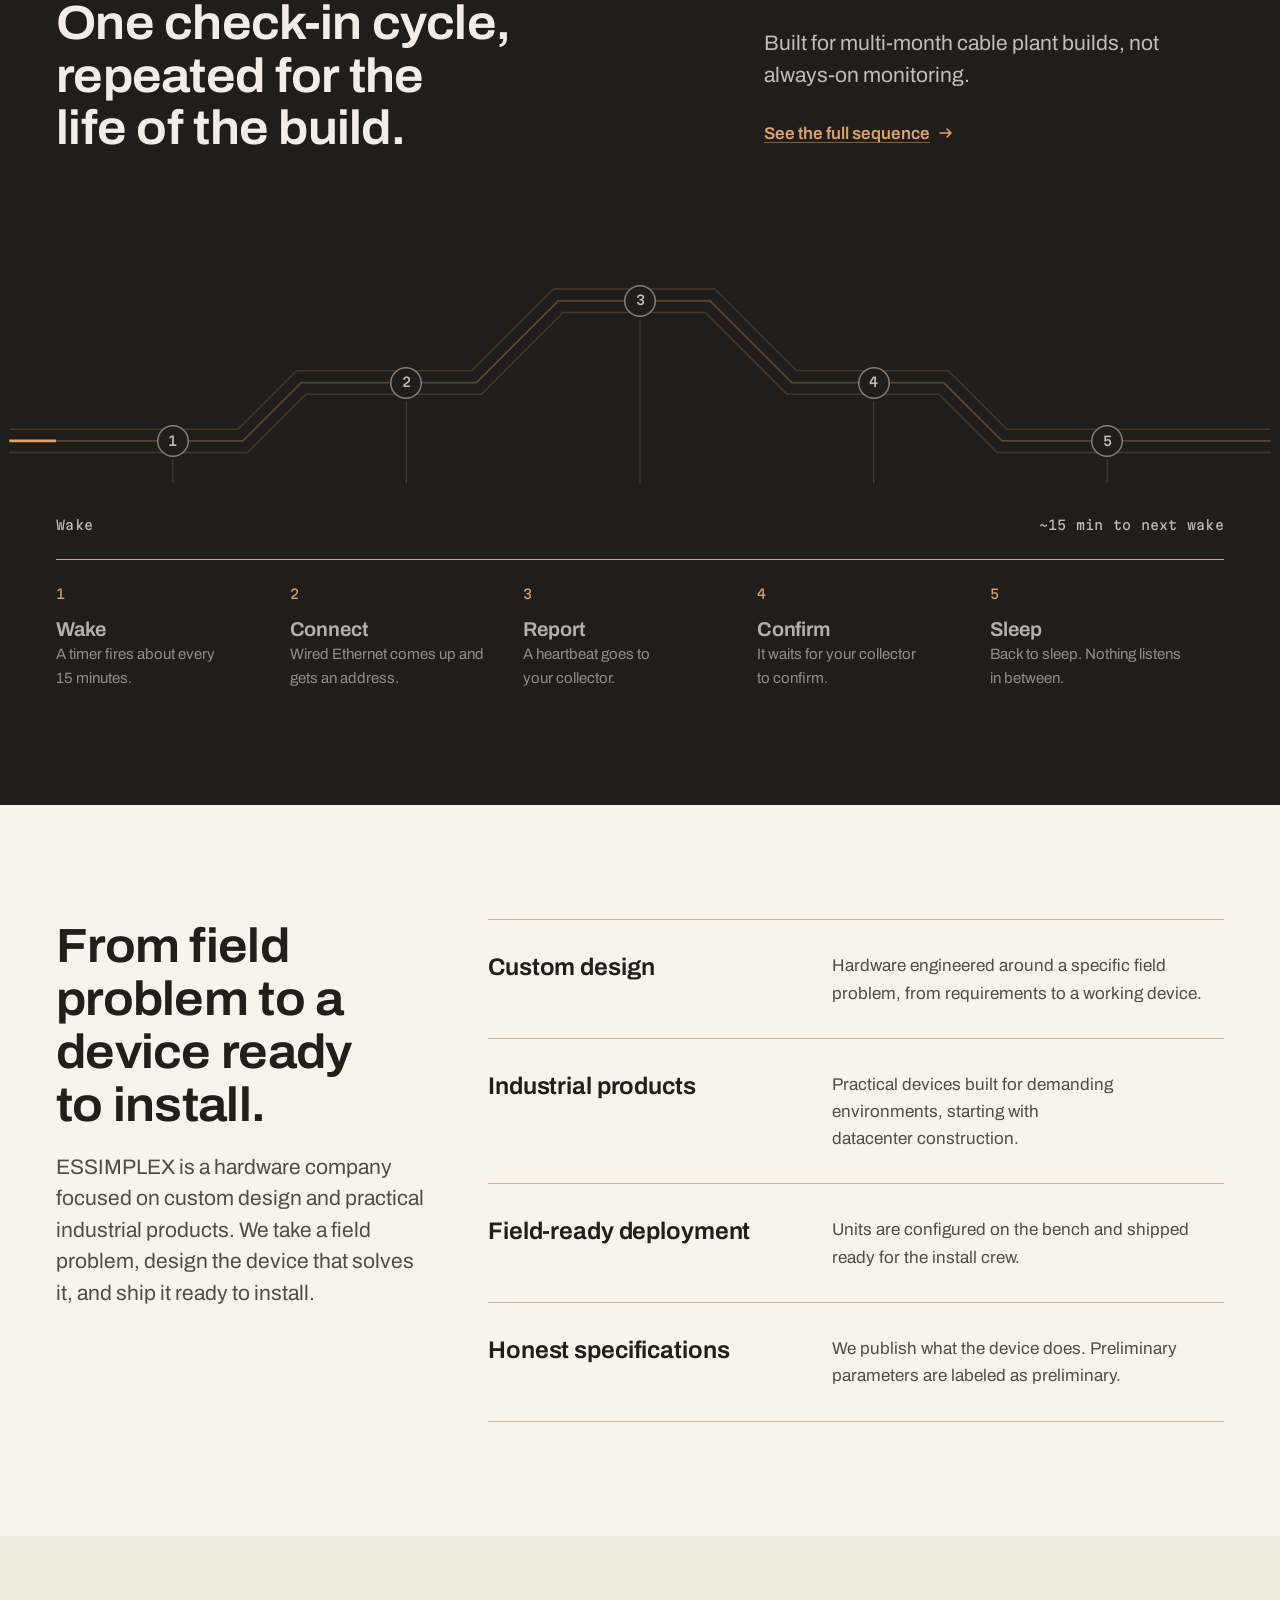
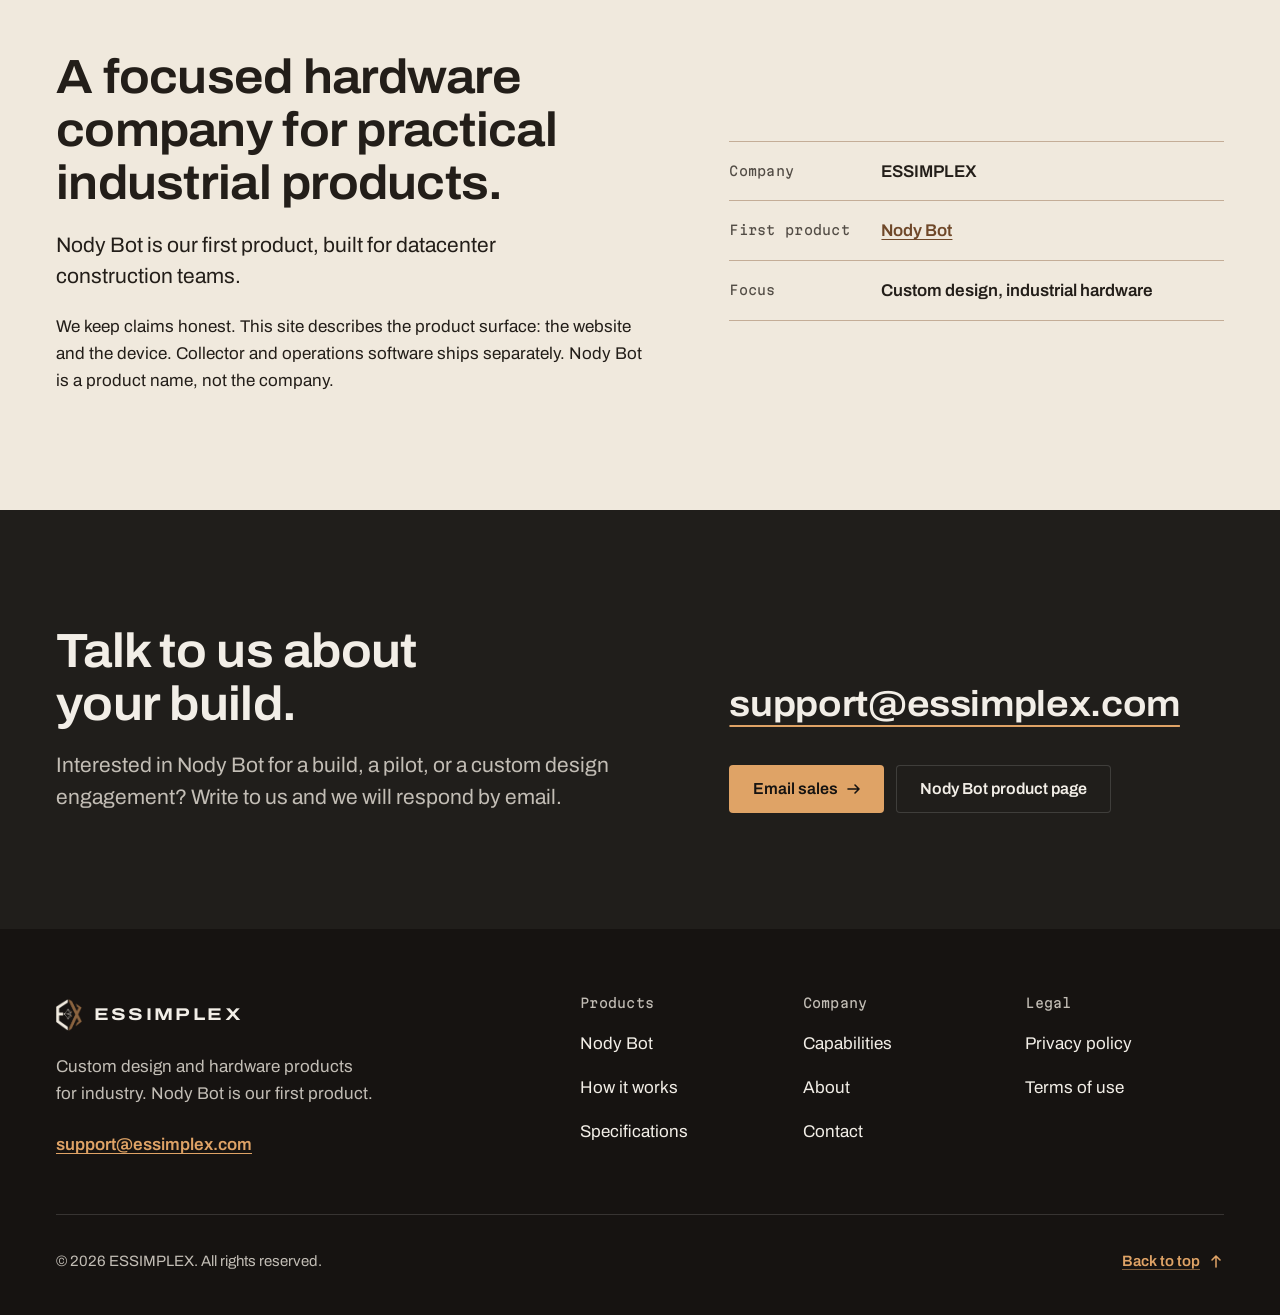
==== commit 2e4e8559: "Hero wires: staggered pulses on every wire; start/end nodes on the main wire (all size bands)" ====
--- a/index.html
+++ b/index.html
@@ -61,8 +61,8 @@
           </div>
         </div>
       </div>
-      <div class="wires wires--home" data-wires role="img" aria-label="Illustration: a bundle of parallel wires running from Nody Bot to your collector, with a short pulse of light travelling along one wire.">
-        <svg class="w-narrow" viewBox="0 0 400 240" preserveAspectRatio="xMidYMid slice" aria-hidden="true" focusable="false"><path class="w-line" d="M-60.0,223.0 L127.5,223.0 L217.5,133.0 L470.0,133.0"/><path class="w-line" d="M-60.0,214.0 L123.7,214.0 L213.7,124.0 L470.0,124.0"/><path class="w-main" d="M-60.0,205.0 L120.0,205.0 L210.0,115.0 L470.0,115.0"/><path class="w-line" d="M-60.0,196.0 L116.3,196.0 L206.3,106.0 L470.0,106.0"/><path class="w-line" d="M-60.0,187.0 L112.5,187.0 L202.5,97.0 L470.0,97.0"/><circle class="w-pad" cx="300" cy="115" r="4"/><circle class="w-pad" cx="360" cy="115" r="4"/><path class="w-pulse" style="animation-delay:1.6s" d="M-60.0,205.0 L120.0,205.0 L210.0,115.0 L470.0,115.0"/></svg><svg class="w-mid" viewBox="0 0 1200 230" preserveAspectRatio="xMidYMid slice" aria-hidden="true" focusable="false"><path class="w-line" d="M-100.0,209.0 L439.9,209.0 L549.9,99.0 L1300.0,99.0"/><path class="w-line" d="M-100.0,197.0 L435.0,197.0 L545.0,87.0 L1300.0,87.0"/><path class="w-main" d="M-100.0,185.0 L430.0,185.0 L540.0,75.0 L1300.0,75.0"/><path class="w-line" d="M-100.0,173.0 L425.0,173.0 L535.0,63.0 L1300.0,63.0"/><path class="w-line" d="M-100.0,161.0 L420.1,161.0 L530.1,51.0 L1300.0,51.0"/><circle class="w-pad" cx="900" cy="75" r="5"/><circle class="w-pad" cx="1040" cy="75" r="5"/><path class="w-pulse" style="animation-delay:1.6s" d="M-100.0,185.0 L430.0,185.0 L540.0,75.0 L1300.0,75.0"/></svg><svg class="w-wide" viewBox="0 0 1440 520" preserveAspectRatio="xMaxYMax slice" aria-hidden="true" focusable="false"><path class="w-line w-faint" d="M1900.0,52.0 L1267.0,52.0 L1210.0,-5.0 L1210.0,-400.0"/><path class="w-line w-faint" d="M1900.0,64.0 L1262.0,64.0 L1198.0,0.0 L1198.0,-400.0"/><path class="w-line w-faint" d="M1900.0,76.0 L1257.0,76.0 L1186.0,5.0 L1186.0,-400.0"/><path class="w-line" d="M-300.0,498.0 L661.6,498.0 L961.6,198.0 L1900.0,198.0"/><path class="w-line" d="M-300.0,484.0 L655.8,484.0 L955.8,184.0 L1900.0,184.0"/><path class="w-main" d="M-300.0,470.0 L650.0,470.0 L950.0,170.0 L1900.0,170.0"/><path class="w-line" d="M-300.0,456.0 L644.2,456.0 L944.2,156.0 L1900.0,156.0"/><path class="w-line" d="M-300.0,442.0 L638.4,442.0 L938.4,142.0 L1900.0,142.0"/><circle class="w-pad" cx="1130" cy="170" r="5"/><circle class="w-pad" cx="1330" cy="170" r="5"/><path class="w-pulse" style="animation-delay:1.6s" d="M-300.0,470.0 L650.0,470.0 L950.0,170.0 L1900.0,170.0"/><path class="w-pulse" style="animation-delay:4.6s" d="M-300.0,470.0 L650.0,470.0 L950.0,170.0 L1900.0,170.0"/></svg>
+      <div class="wires wires--home" data-wires role="img" aria-label="Illustration: a bundle of parallel wires running from Nody Bot to your collector, with short pulses of light travelling along the wires.">
+        <svg class="w-narrow" viewBox="0 0 400 240" preserveAspectRatio="xMidYMid slice" aria-hidden="true" focusable="false"><path class="w-line" d="M-60.0,223.0 L127.5,223.0 L217.5,133.0 L470.0,133.0"/><path class="w-line" d="M-60.0,214.0 L123.7,214.0 L213.7,124.0 L470.0,124.0"/><path class="w-main" d="M-60.0,205.0 L120.0,205.0 L210.0,115.0 L470.0,115.0"/><path class="w-line" d="M-60.0,196.0 L116.3,196.0 L206.3,106.0 L470.0,106.0"/><path class="w-line" d="M-60.0,187.0 L112.5,187.0 L202.5,97.0 L470.0,97.0"/><path class="w-pulse w-pulse--s" style="--end:-647;--po:1.0;animation-duration:7.4s;animation-delay:1.6s" d="M-60.0,223.0 L127.5,223.0 L217.5,133.0 L470.0,133.0"/><path class="w-pulse w-pulse--s" style="--end:-647;--po:1.0;animation-duration:5.6s;animation-delay:4.1s" d="M-60.0,214.0 L123.7,214.0 L213.7,124.0 L470.0,124.0"/><path class="w-pulse" style="--end:-647;--po:1.0;animation-duration:8.8s;animation-delay:0.8s" d="M-60.0,205.0 L120.0,205.0 L210.0,115.0 L470.0,115.0"/><path class="w-pulse w-pulse--s" style="--end:-647;--po:1.0;animation-duration:6.2s;animation-delay:5.6s" d="M-60.0,196.0 L116.3,196.0 L206.3,106.0 L470.0,106.0"/><path class="w-pulse w-pulse--s" style="--end:-647;--po:1.0;animation-duration:9.6s;animation-delay:2.9s" d="M-60.0,187.0 L112.5,187.0 L202.5,97.0 L470.0,97.0"/><circle class="w-pad" cx="24" cy="205" r="5"/><circle class="w-pad" cx="376" cy="115" r="5"/></svg><svg class="w-mid" viewBox="0 0 1200 230" preserveAspectRatio="xMidYMid slice" aria-hidden="true" focusable="false"><path class="w-line" d="M-100.0,209.0 L439.9,209.0 L549.9,99.0 L1300.0,99.0"/><path class="w-line" d="M-100.0,197.0 L435.0,197.0 L545.0,87.0 L1300.0,87.0"/><path class="w-main" d="M-100.0,185.0 L430.0,185.0 L540.0,75.0 L1300.0,75.0"/><path class="w-line" d="M-100.0,173.0 L425.0,173.0 L535.0,63.0 L1300.0,63.0"/><path class="w-line" d="M-100.0,161.0 L420.1,161.0 L530.1,51.0 L1300.0,51.0"/><path class="w-pulse w-pulse--s" style="--end:-1526;--po:1.0;animation-duration:5.6s;animation-delay:4.1s" d="M-100.0,209.0 L439.9,209.0 L549.9,99.0 L1300.0,99.0"/><path class="w-pulse w-pulse--s" style="--end:-1526;--po:1.0;animation-duration:8.8s;animation-delay:0.8s" d="M-100.0,197.0 L435.0,197.0 L545.0,87.0 L1300.0,87.0"/><path class="w-pulse" style="--end:-1526;--po:1.0;animation-duration:6.2s;animation-delay:5.6s" d="M-100.0,185.0 L430.0,185.0 L540.0,75.0 L1300.0,75.0"/><path class="w-pulse w-pulse--s" style="--end:-1526;--po:1.0;animation-duration:9.6s;animation-delay:2.9s" d="M-100.0,173.0 L425.0,173.0 L535.0,63.0 L1300.0,63.0"/><path class="w-pulse w-pulse--s" style="--end:-1526;--po:1.0;animation-duration:5.1s;animation-delay:7.2s" d="M-100.0,161.0 L420.1,161.0 L530.1,51.0 L1300.0,51.0"/><circle class="w-pad" cx="40" cy="185" r="7"/><circle class="w-pad" cx="1160" cy="75" r="7"/></svg><svg class="w-wide" viewBox="0 0 1440 520" preserveAspectRatio="xMaxYMax slice" aria-hidden="true" focusable="false"><path class="w-line w-faint" d="M1900.0,52.0 L1267.0,52.0 L1210.0,-5.0 L1210.0,-400.0"/><path class="w-line w-faint" d="M1900.0,64.0 L1262.0,64.0 L1198.0,0.0 L1198.0,-400.0"/><path class="w-line w-faint" d="M1900.0,76.0 L1257.0,76.0 L1186.0,5.0 L1186.0,-400.0"/><path class="w-line" d="M-300.0,498.0 L661.6,498.0 L961.6,198.0 L1900.0,198.0"/><path class="w-line" d="M-300.0,484.0 L655.8,484.0 L955.8,184.0 L1900.0,184.0"/><path class="w-main" d="M-300.0,470.0 L650.0,470.0 L950.0,170.0 L1900.0,170.0"/><path class="w-line" d="M-300.0,456.0 L644.2,456.0 L944.2,156.0 L1900.0,156.0"/><path class="w-line" d="M-300.0,442.0 L638.4,442.0 L938.4,142.0 L1900.0,142.0"/><path class="w-pulse w-pulse--s" style="--end:-1189;--po:0.5;animation-duration:5.1s;animation-delay:7.2s" d="M1900.0,52.0 L1267.0,52.0 L1210.0,-5.0 L1210.0,-400.0"/><path class="w-pulse" style="--end:-1209;--po:0.5;animation-duration:7.9s;animation-delay:3.4s" d="M1900.0,64.0 L1262.0,64.0 L1198.0,0.0 L1198.0,-400.0"/><path class="w-pulse w-pulse--s" style="--end:-1228;--po:0.5;animation-duration:6.8s;animation-delay:6.1s" d="M1900.0,76.0 L1257.0,76.0 L1186.0,5.0 L1186.0,-400.0"/><path class="w-pulse w-pulse--s" style="--end:-2404;--po:1.0;animation-duration:7.4s;animation-delay:1.6s" d="M-300.0,498.0 L661.6,498.0 L961.6,198.0 L1900.0,198.0"/><path class="w-pulse w-pulse--s" style="--end:-2404;--po:1.0;animation-duration:5.6s;animation-delay:4.1s" d="M-300.0,484.0 L655.8,484.0 L955.8,184.0 L1900.0,184.0"/><path class="w-pulse" style="--end:-2404;--po:1.0;animation-duration:8.8s;animation-delay:0.8s" d="M-300.0,470.0 L650.0,470.0 L950.0,170.0 L1900.0,170.0"/><path class="w-pulse w-pulse--s" style="--end:-2404;--po:1.0;animation-duration:6.2s;animation-delay:5.6s" d="M-300.0,456.0 L644.2,456.0 L944.2,156.0 L1900.0,156.0"/><path class="w-pulse w-pulse--s" style="--end:-2404;--po:1.0;animation-duration:9.6s;animation-delay:2.9s" d="M-300.0,442.0 L638.4,442.0 L938.4,142.0 L1900.0,142.0"/><circle class="w-pad" cx="1410" cy="170" r="6"/></svg><svg class="w-wide w-wide--l" viewBox="0 0 1440 520" preserveAspectRatio="xMinYMax slice" aria-hidden="true" focusable="false"><circle class="w-pad" cx="30" cy="470" r="6"/></svg>
       </div>
       <div class="wrap">
         <p class="wires-legend reading" aria-hidden="true"><span>Nody Bot</span><span>Your collector</span></p>
--- a/styles.css
+++ b/styles.css
@@ -268,17 +268,20 @@
    drawing, scaled uniformly, so the bends never distort. Crisp strokes only. */
 .wires { position: relative; overflow: visible; color: var(--copper-bright); }
 .wires svg { display: none; width: 100%; height: 100%; overflow: visible; }
+.wires svg.w-wide--l { position: absolute; top: 0; left: 0; pointer-events: none; }
 .w-line { fill: none; stroke: var(--copper-bright); stroke-width: 1.25; opacity: 0.34; stroke-linejoin: miter; }
 .w-main { fill: none; stroke: var(--copper-bright); stroke-width: 2; stroke-linejoin: miter; }
 .w-faint { opacity: 0.16; }
-.w-pad { fill: var(--ink-950); stroke: var(--copper-soft); stroke-width: 2; }
+.w-pad { fill: var(--ink-950); stroke: var(--copper-soft); stroke-width: 2; vector-effect: non-scaling-stroke; }
 .w-pulse { fill: none; stroke: #FAE5C3; stroke: oklch(0.93 0.05 80); stroke-width: 3; stroke-linecap: butt; stroke-dasharray: 70 6000; stroke-dashoffset: 70; opacity: 0;
   animation: wire-pulse 6s cubic-bezier(0.45, 0, 0.3, 1) infinite both; }
+.w-pulse--s { stroke-width: 2.25; }
+/* Each wire sets its own --end (path length), duration and delay inline, so pulses are staggered. */
 @keyframes wire-pulse {
   0% { stroke-dashoffset: 70; opacity: 0; }
-  4% { opacity: 1; }
-  52% { stroke-dashoffset: -2900; opacity: 1; }
-  56%, 100% { stroke-dashoffset: -2900; opacity: 0; }
+  4% { opacity: 1; opacity: var(--po, 1); }
+  50% { stroke-dashoffset: -2900; stroke-dashoffset: var(--end, -2900); opacity: 1; opacity: var(--po, 1); }
+  54%, 100% { stroke-dashoffset: -2900; stroke-dashoffset: var(--end, -2900); opacity: 0; }
 }
 .hero.is-off .w-pulse { animation-play-state: paused; }
 
@@ -306,13 +309,13 @@
 .hero--home { min-height: calc(100vh - var(--header-h)); }
 @supports (height: 100svh) { .hero--home { min-height: calc(100svh - var(--header-h)); } }
 .wires--home, .wires--product { margin-top: var(--s-6); animation: wires-in var(--duration-trace) var(--ease-smooth-out) 150ms both; }
-.wires--home { height: 240px; }
-.wires--product { height: 120px; }
+.wires--home { height: auto; aspect-ratio: 400 / 240; }
+.wires--product { height: auto; aspect-ratio: 400 / 120; }
 .wires--home .w-narrow, .wires--product .w-narrow { display: block; }
 .wires-legend { max-width: none; display: flex; justify-content: space-between; gap: var(--s-4); padding-block: var(--s-3) var(--s-6); color: var(--on-dark-2); }
 .wires-legend span:first-child::before { content: ""; display: inline-block; width: 8px; height: 8px; border-radius: 50%; background: var(--status); margin-right: var(--s-2); }
 @keyframes wires-in { from { clip-path: inset(-40px 100% -40px 0); } to { clip-path: inset(-40px 0 -40px 0); } }
-@media (min-width: 700px) {
+@media (min-width: 600px) {
   .wires--home { height: auto; aspect-ratio: 1200 / 230; max-height: 230px; }
   .wires--product { height: auto; aspect-ratio: 1200 / 160; max-height: 130px; }
   .wires--home .w-narrow, .wires--product .w-narrow { display: none; }
@@ -510,6 +513,9 @@
 @supports not (aspect-ratio: 1) {
   .seq__plot::before { content: ""; display: block; padding-top: 36.11%; }
   @media (min-width: 900px) { .seq__plot::before { padding-top: 24%; } }
+  .wires--home { height: 240px; }
+  .wires--product { height: 120px; }
+  @media (min-width: 600px) { .wires--home { height: 200px; } .wires--product { height: 120px; } }
 }
 
 /* ---------- Reduced motion ----------
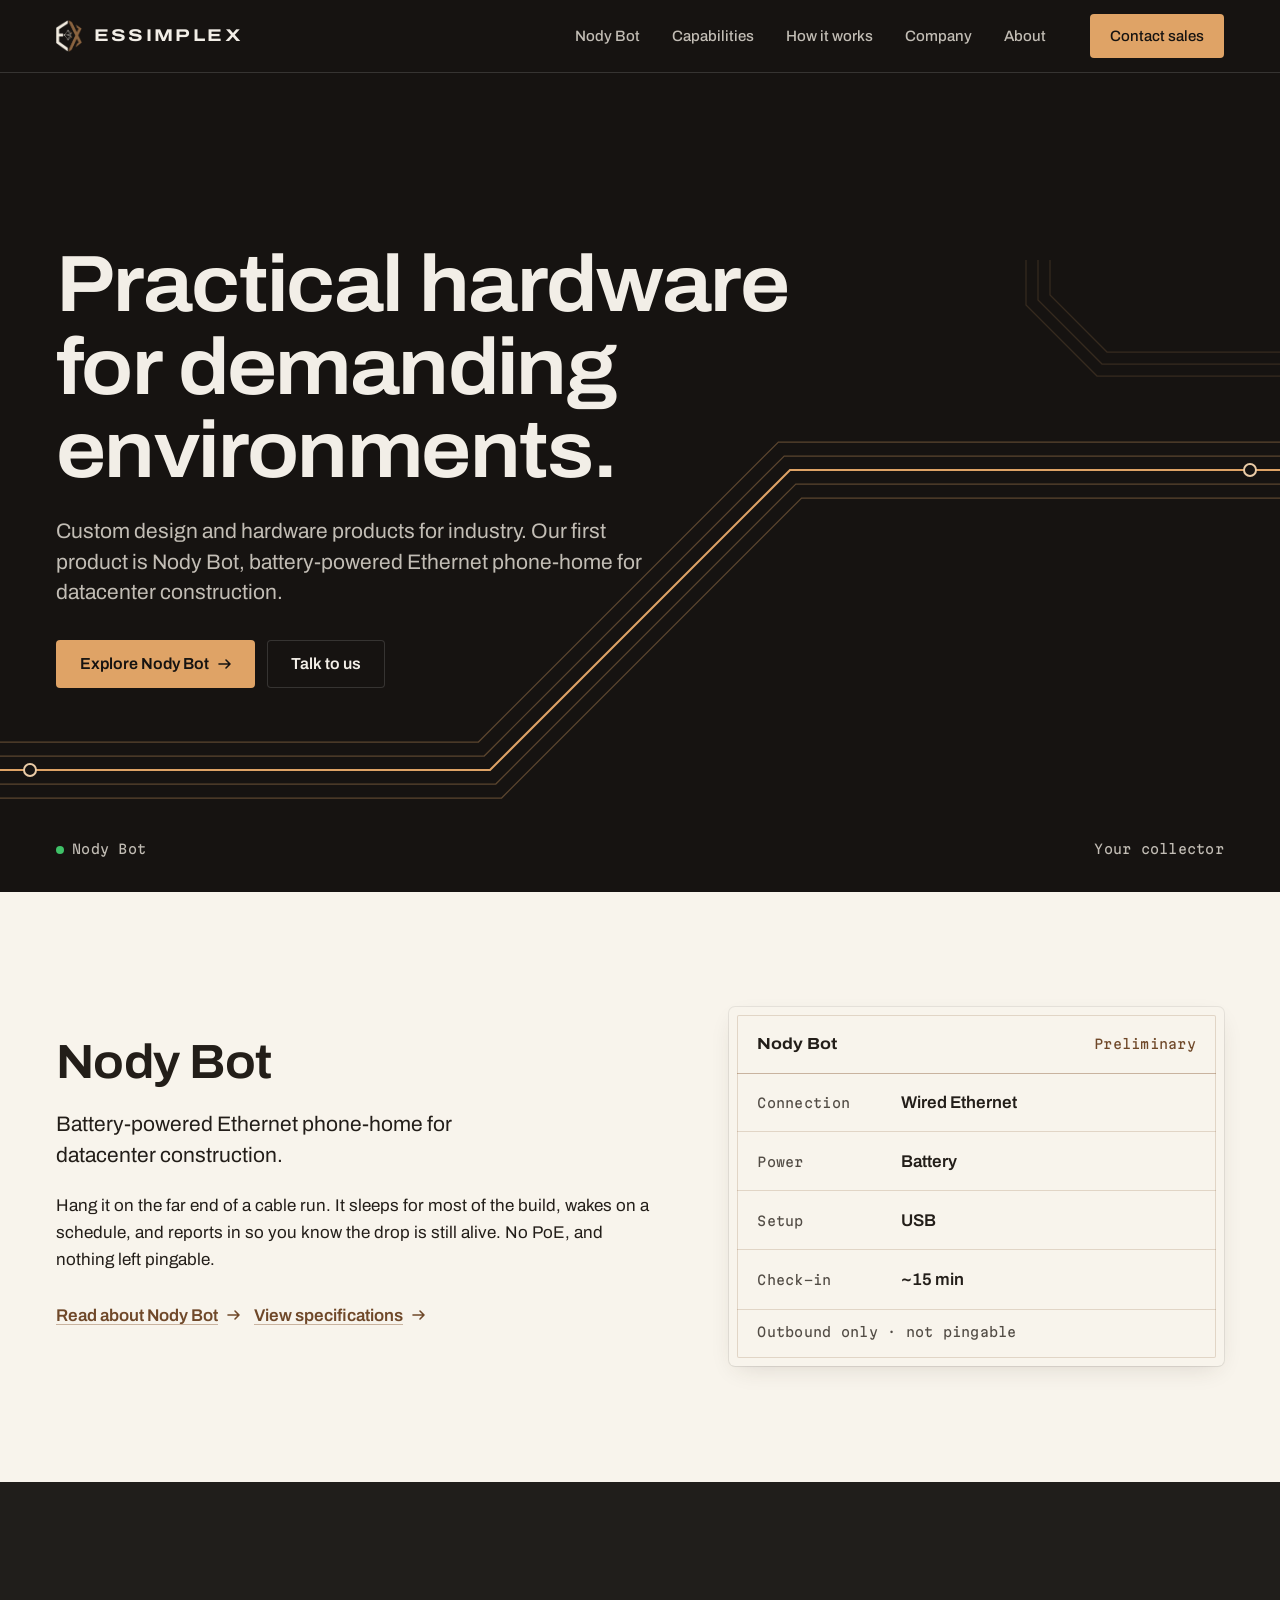
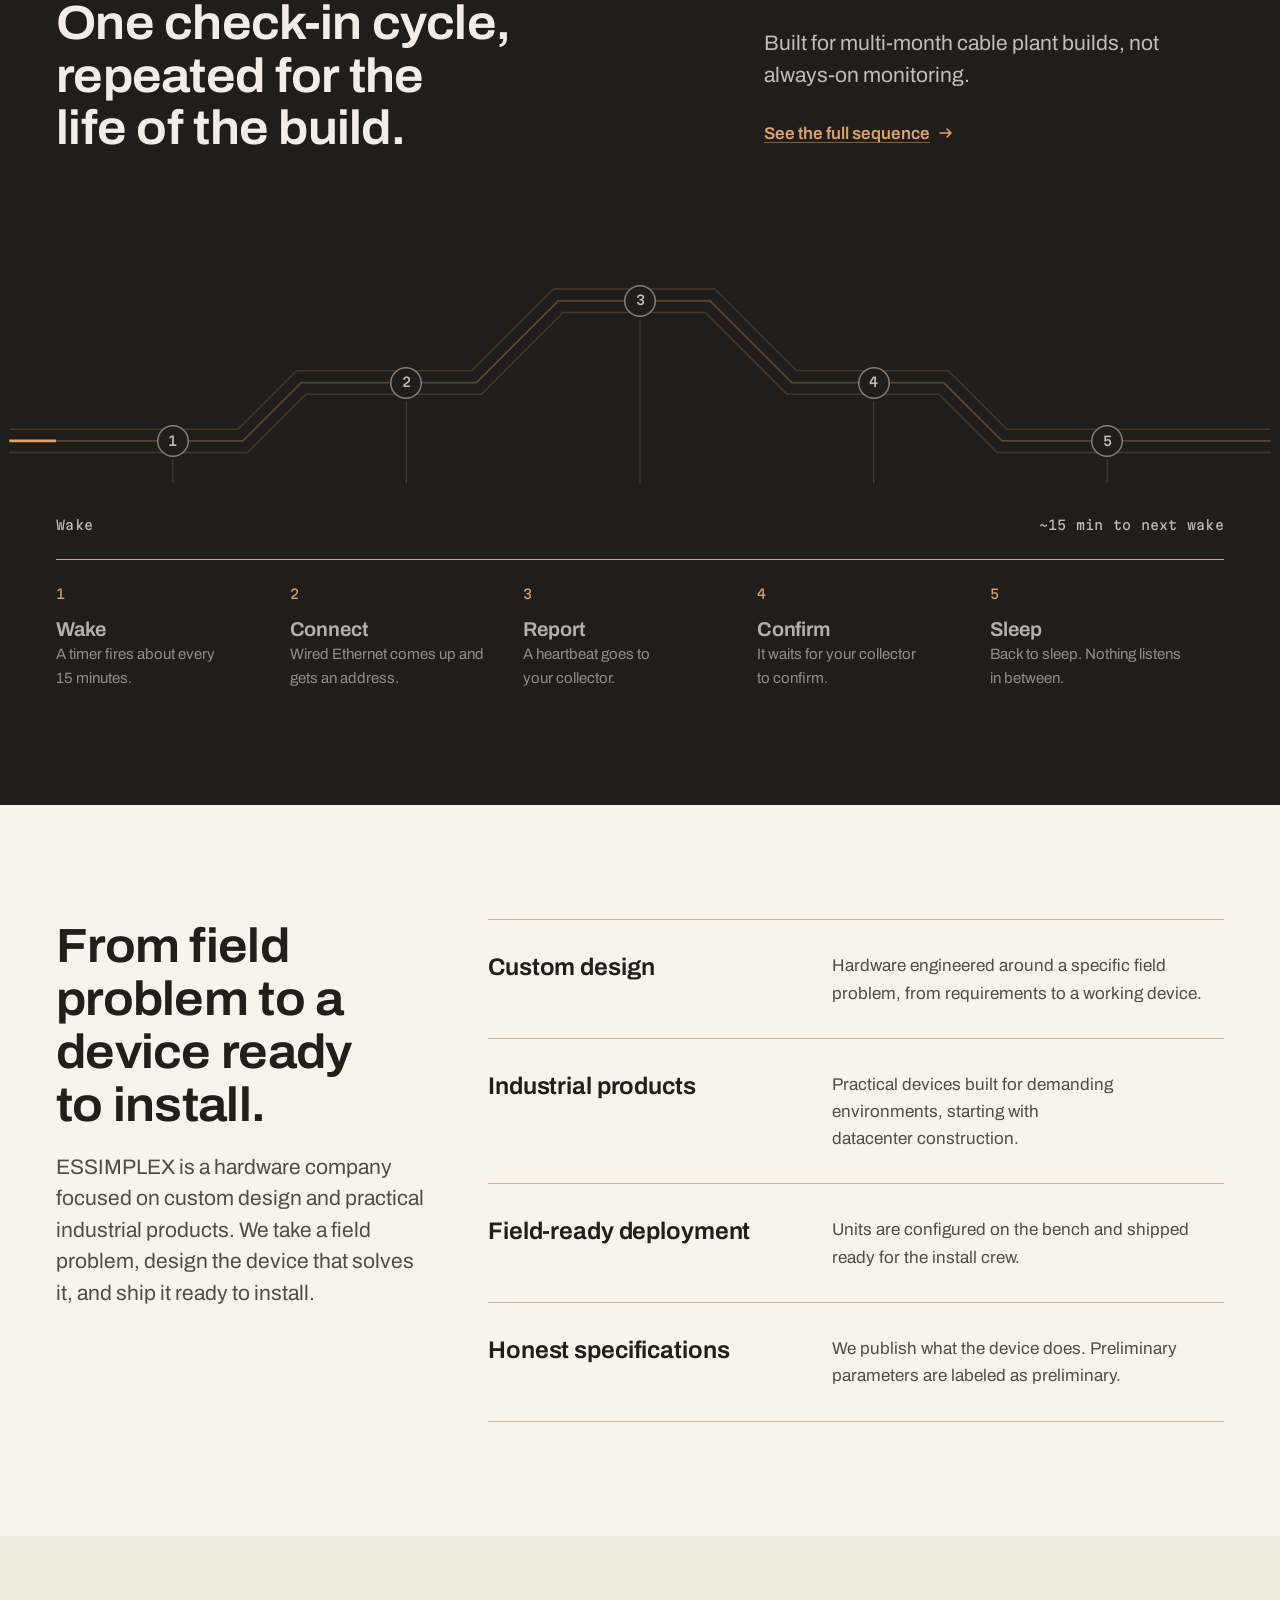
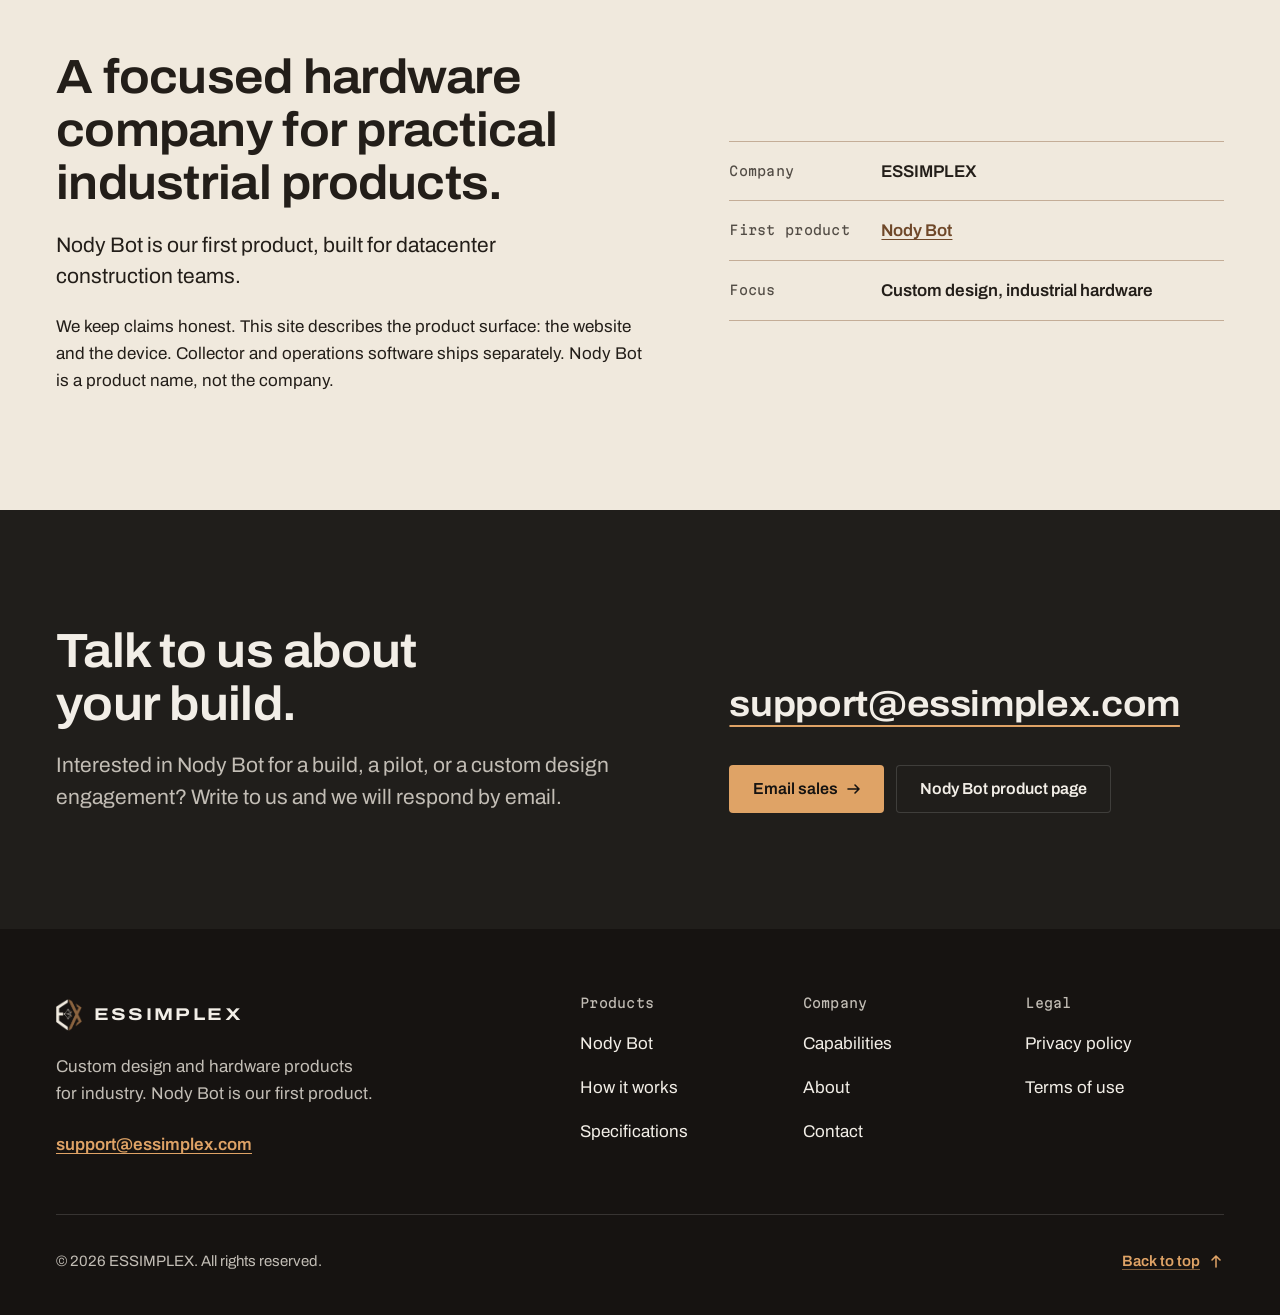
==== commit b82e0ea8: "Add About page (co-founders) and About link in nav on every page" ====
--- a/index.html
+++ b/index.html
@@ -43,7 +43,7 @@
         <span class="nav-toggle__bars" aria-hidden="true"></span><span class="nav-toggle__label">Menu</span>
       </button>
       <nav class="nav" id="primary-nav" aria-label="Primary">
-        <ul class="nav__list"><li><a href="nody-bot.html">Nody Bot</a></li><li><a href="#capabilities">Capabilities</a></li><li><a href="#how">How it works</a></li><li><a href="#company">Company</a></li></ul>
+        <ul class="nav__list"><li><a href="nody-bot.html">Nody Bot</a></li><li><a href="#capabilities">Capabilities</a></li><li><a href="#how">How it works</a></li><li><a href="#company">Company</a></li><li><a href="about.html">About</a></li></ul>
         <a class="btn btn--primary btn--sm nav__cta" href="mailto:support@essimplex.com?subject=ESSIMPLEX%20inquiry">Contact sales</a>
       </nav>
     </div>
@@ -214,7 +214,7 @@
             <h2>Company</h2>
             <ul>
               <li><a href="index.html#capabilities">Capabilities</a></li>
-              <li><a href="index.html#company">About</a></li>
+              <li><a href="about.html">About</a></li>
               <li><a href="index.html#contact">Contact</a></li>
             </ul>
           </nav>
--- a/styles.css
+++ b/styles.css
@@ -254,6 +254,14 @@
     transition: transform var(--duration-fast) var(--ease-smooth-out); }
   .nav__list a:hover::after, .nav__list a[aria-current="page"]::after { transform: scaleX(1); }
   .nav__cta { min-height: 44px; }
+  .nav__list a { white-space: nowrap; }
+}
+/* five links at 900-1099px: tighten so the row never wraps or touches the brand */
+@media (min-width: 900px) and (max-width: 1099px) {
+  .nav { gap: var(--s-4); }
+  .nav__list { gap: 0; }
+  .nav__list a { padding: 0 var(--s-2); font-size: 0.875rem; }
+  .nav__list a::after { left: var(--s-2); right: var(--s-2); }
 }
 
 /* ---------- Sections ---------- */
@@ -509,6 +517,25 @@
   .footer__cols { grid-template-columns: repeat(3, minmax(0, 1fr)); }
 }
 
+
+/* ---------- About ---------- */
+.about { padding-block: var(--s-12) var(--section); }
+.people { display: grid; gap: var(--s-12); max-width: 56rem; }
+.person { display: grid; align-content: start; gap: var(--s-2); }
+.person__photo { display: block; width: 100%; aspect-ratio: 4 / 5; object-fit: cover; margin-bottom: var(--s-4); background: var(--ink-900); }
+.person__photo--empty { position: relative; display: flex; align-items: center; justify-content: center; color: var(--copper-bright);
+  box-shadow: inset 0 0 0 1px rgba(143, 100, 64, 0.55); }
+.person__photo--empty::before { content: ""; position: absolute; top: 12px; right: 12px; bottom: 12px; left: 12px; border: 1px solid rgba(143, 100, 64, 0.28); }
+.person__photo--empty svg { width: 28%; height: auto; fill: none; stroke: currentColor; stroke-width: 1.5; stroke-linecap: round; opacity: 0.55; }
+.person__name { font-size: var(--fs-h2); font-weight: 650; font-stretch: 106%; line-height: 1.1; letter-spacing: -0.015em; }
+.person__title { color: var(--copper-ink); text-transform: uppercase; letter-spacing: 0.08em; }
+.person__intro { margin-top: var(--s-3); max-width: 36em; }
+@media (min-width: 700px) {
+  .about { padding-top: var(--s-16); }
+  .people { grid-template-columns: repeat(2, minmax(0, 1fr)); gap: var(--s-12); }
+}
+@supports not (aspect-ratio: 1) { .person__photo { height: 0; padding-top: 125%; } .person__photo--empty svg { position: absolute; top: 50%; left: 50%; transform: translate(-50%, -50%); } }
+
 /* ---------- Older browsers without aspect-ratio ---------- */
 @supports not (aspect-ratio: 1) {
   .seq__plot::before { content: ""; display: block; padding-top: 36.11%; }
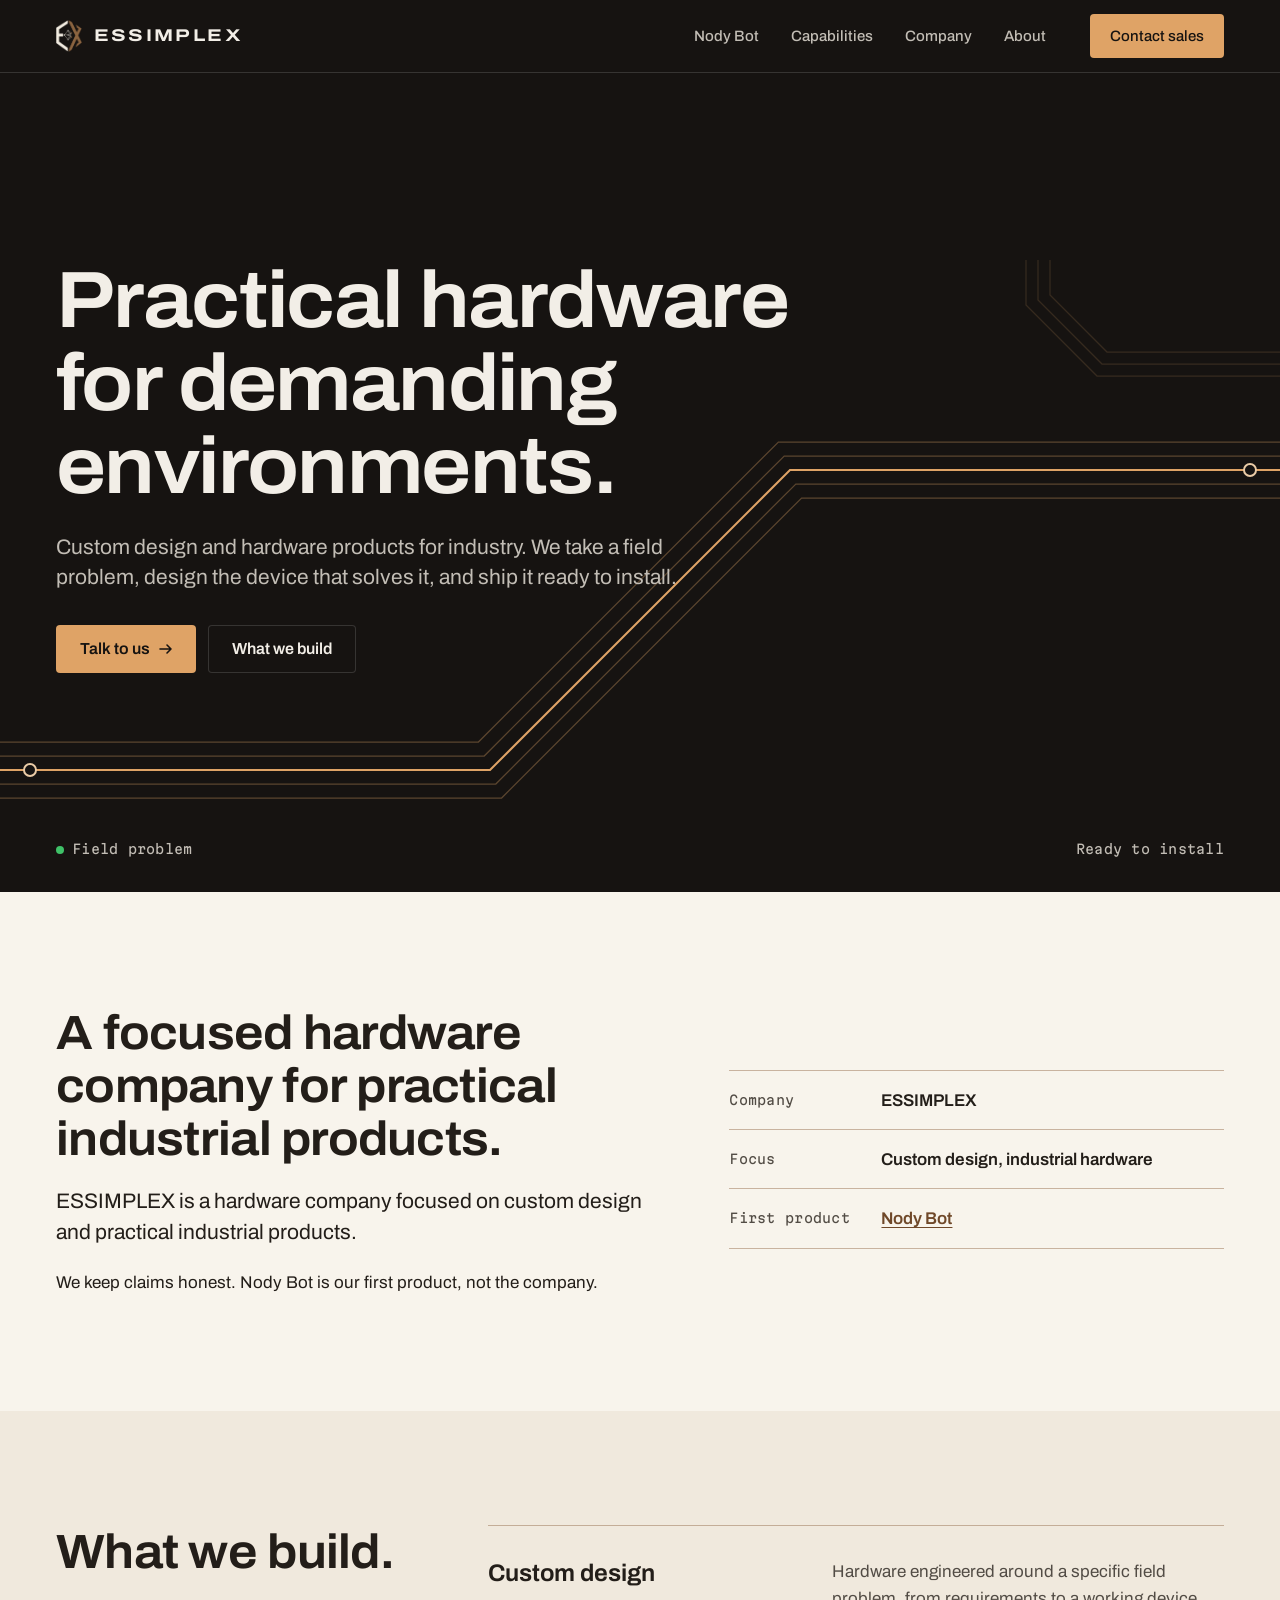
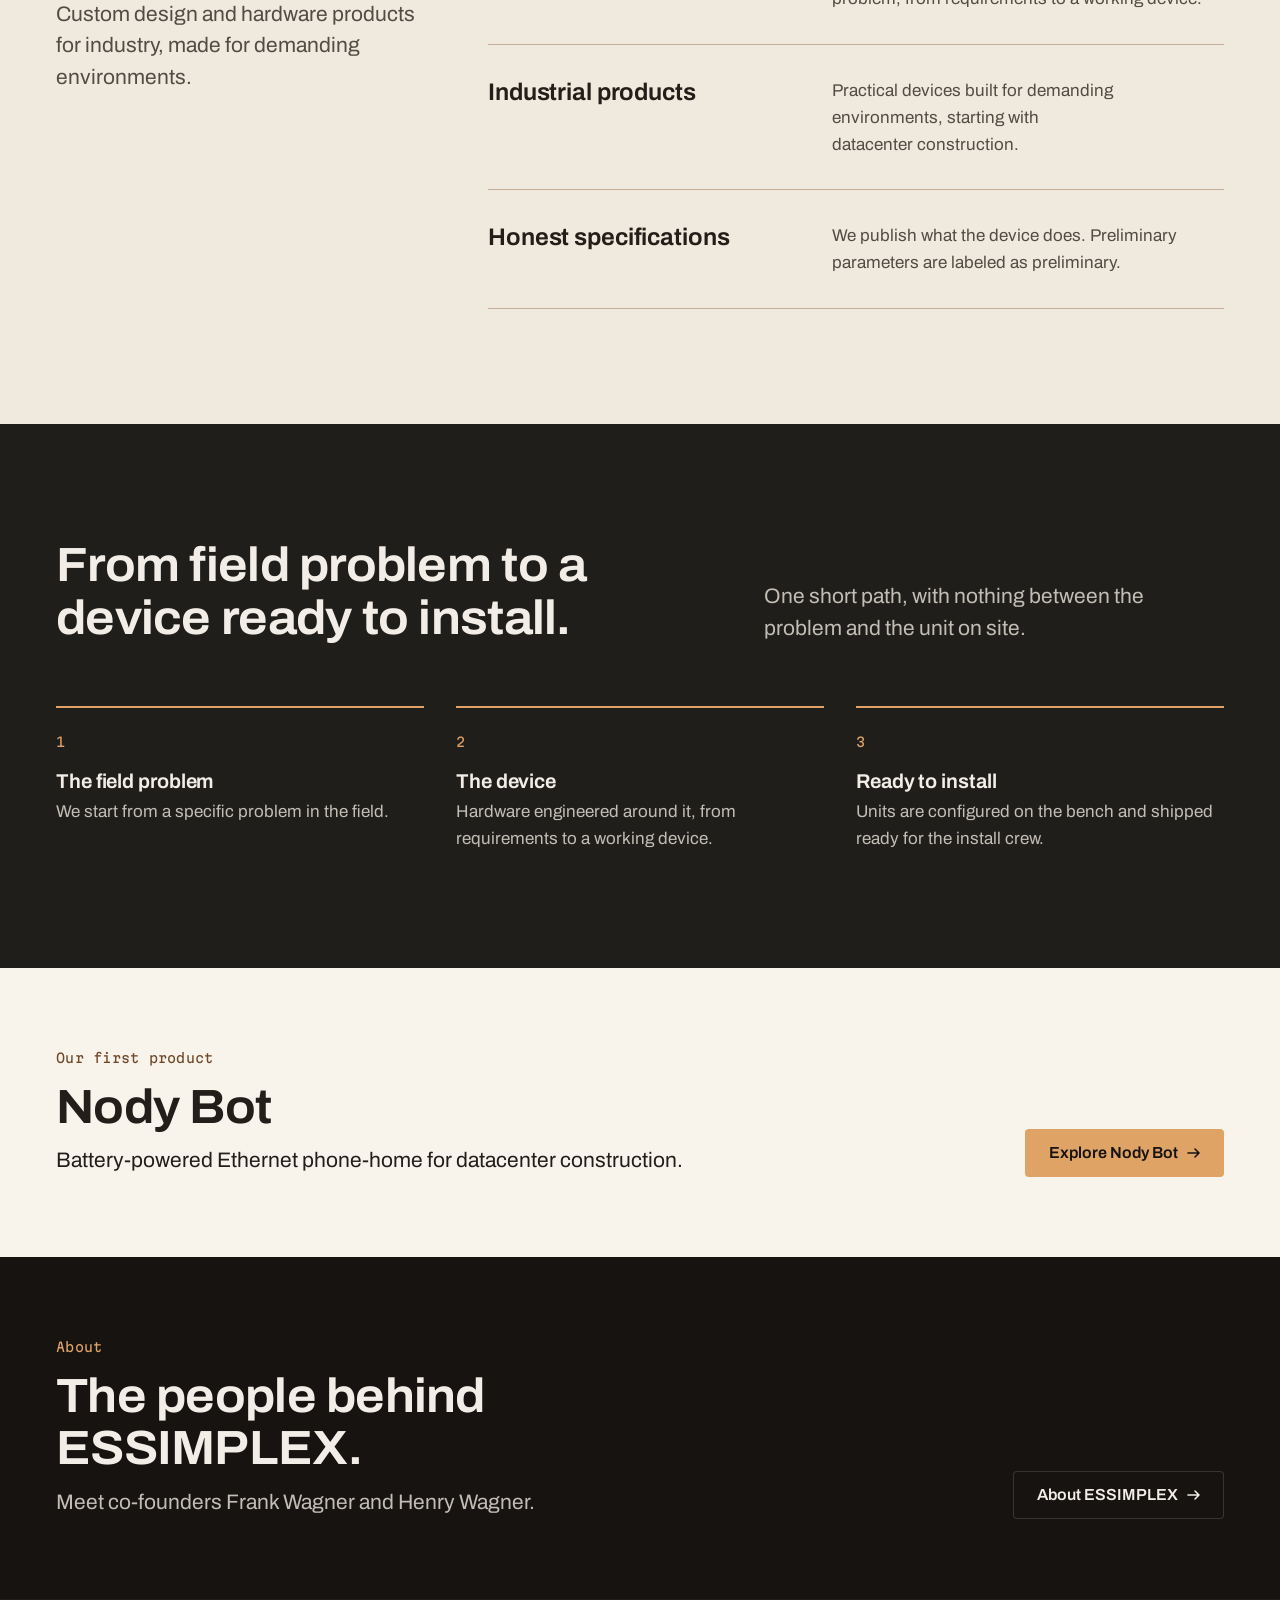
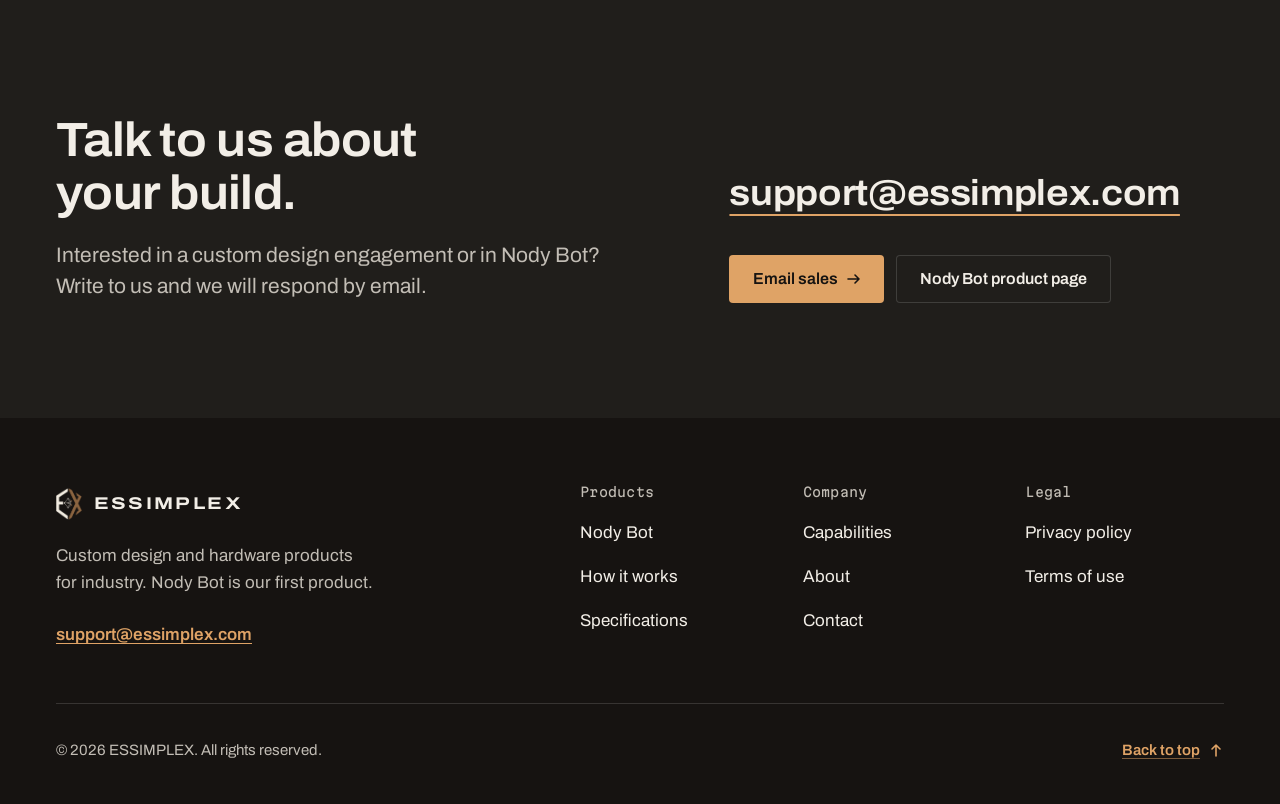
==== commit a356f7d7: "Home page: company-focused (who, what we build, approach, Nody Bot teaser, About teaser); Nody Bot d" ====
--- a/index.html
+++ b/index.html
@@ -5,12 +5,12 @@
   <meta charset="utf-8" />
   <meta name="viewport" content="width=device-width, initial-scale=1" />
   <title>ESSIMPLEX | Custom design and hardware products for industry</title>
-  <meta name="description" content="ESSIMPLEX designs and builds practical hardware for demanding environments. Our first product is Nody Bot, battery-powered Ethernet phone-home for datacenter construction." />
+  <meta name="description" content="ESSIMPLEX designs and builds practical hardware for demanding environments: custom design and hardware products for industry, starting with Nody Bot." />
   <link rel="canonical" href="https://essimplex.com/" />
   <meta property="og:type" content="website" />
   <meta property="og:site_name" content="ESSIMPLEX" />
   <meta property="og:title" content="ESSIMPLEX | Custom design and hardware products for industry" />
-  <meta property="og:description" content="ESSIMPLEX designs and builds practical hardware for demanding environments. Our first product is Nody Bot, battery-powered Ethernet phone-home for datacenter construction." />
+  <meta property="og:description" content="ESSIMPLEX designs and builds practical hardware for demanding environments: custom design and hardware products for industry, starting with Nody Bot." />
   <meta property="og:url" content="https://essimplex.com/" />
   <meta property="og:image" content="https://essimplex.com/assets/essimplex-og.png" />
   <meta property="og:image:width" content="1200" />
@@ -18,7 +18,7 @@
   <meta property="og:image:alt" content="ESSIMPLEX logo" />
   <meta name="twitter:card" content="summary_large_image" />
   <meta name="twitter:title" content="ESSIMPLEX | Custom design and hardware products for industry" />
-  <meta name="twitter:description" content="ESSIMPLEX designs and builds practical hardware for demanding environments. Our first product is Nody Bot, battery-powered Ethernet phone-home for datacenter construction." />
+  <meta name="twitter:description" content="ESSIMPLEX designs and builds practical hardware for demanding environments: custom design and hardware products for industry, starting with Nody Bot." />
   <meta name="twitter:image" content="https://essimplex.com/assets/essimplex-og.png" />
   <meta name="theme-color" content="#1E1E20" />
   <link rel="icon" href="assets/favicon-32.png" type="image/png" sizes="32x32" />
@@ -43,7 +43,7 @@
         <span class="nav-toggle__bars" aria-hidden="true"></span><span class="nav-toggle__label">Menu</span>
       </button>
       <nav class="nav" id="primary-nav" aria-label="Primary">
-        <ul class="nav__list"><li><a href="nody-bot.html">Nody Bot</a></li><li><a href="#capabilities">Capabilities</a></li><li><a href="#how">How it works</a></li><li><a href="#company">Company</a></li><li><a href="about.html">About</a></li></ul>
+        <ul class="nav__list"><li><a href="nody-bot.html">Nody Bot</a></li><li><a href="#capabilities">Capabilities</a></li><li><a href="#company">Company</a></li><li><a href="about.html">About</a></li></ul>
         <a class="btn btn--primary btn--sm nav__cta" href="mailto:support@essimplex.com?subject=ESSIMPLEX%20inquiry">Contact sales</a>
       </nav>
     </div>
@@ -54,122 +54,87 @@
       <div class="wrap hero__content">
         <div class="hero__copy">
           <h1 class="display" id="hero-heading">Practical hardware for demanding environments.</h1>
-          <p class="hero__descriptor">Custom design and hardware products for industry. Our first product is Nody Bot, battery-powered Ethernet phone-home for datacenter construction.</p>
+          <p class="hero__descriptor">Custom design and hardware products for industry. We take a field problem, design the device that solves it, and ship it ready to install.</p>
           <div class="actions">
-            <a class="btn btn--primary" href="nody-bot.html">Explore Nody Bot <svg class="ico-arrow" viewBox="0 0 16 16" aria-hidden="true" focusable="false"><path d="M2 8h11M9 4l4 4-4 4" fill="none" stroke="currentColor" stroke-width="1.6" stroke-linecap="round" stroke-linejoin="round"/></svg></a>
-            <a class="btn btn--ghost" href="mailto:support@essimplex.com?subject=ESSIMPLEX%20inquiry">Talk to us</a>
+            <a class="btn btn--primary" href="mailto:support@essimplex.com?subject=ESSIMPLEX%20inquiry">Talk to us <svg class="ico-arrow" viewBox="0 0 16 16" aria-hidden="true" focusable="false"><path d="M2 8h11M9 4l4 4-4 4" fill="none" stroke="currentColor" stroke-width="1.6" stroke-linecap="round" stroke-linejoin="round"/></svg></a>
+            <a class="btn btn--ghost" href="#capabilities">What we build</a>
           </div>
         </div>
       </div>
-      <div class="wires wires--home" data-wires role="img" aria-label="Illustration: a bundle of parallel wires running from Nody Bot to your collector, with short pulses of light travelling along the wires.">
+      <div class="wires wires--home" data-wires role="img" aria-label="Illustration: a bundle of parallel wires running from a field problem to a finished device, with short pulses of light travelling along the wires.">
         <svg class="w-narrow" viewBox="0 0 400 240" preserveAspectRatio="xMidYMid slice" aria-hidden="true" focusable="false"><path class="w-line" d="M-60.0,223.0 L127.5,223.0 L217.5,133.0 L470.0,133.0"/><path class="w-line" d="M-60.0,214.0 L123.7,214.0 L213.7,124.0 L470.0,124.0"/><path class="w-main" d="M-60.0,205.0 L120.0,205.0 L210.0,115.0 L470.0,115.0"/><path class="w-line" d="M-60.0,196.0 L116.3,196.0 L206.3,106.0 L470.0,106.0"/><path class="w-line" d="M-60.0,187.0 L112.5,187.0 L202.5,97.0 L470.0,97.0"/><path class="w-pulse w-pulse--s" style="--end:-647;--po:1.0;animation-duration:7.4s;animation-delay:1.6s" d="M-60.0,223.0 L127.5,223.0 L217.5,133.0 L470.0,133.0"/><path class="w-pulse w-pulse--s" style="--end:-647;--po:1.0;animation-duration:5.6s;animation-delay:4.1s" d="M-60.0,214.0 L123.7,214.0 L213.7,124.0 L470.0,124.0"/><path class="w-pulse" style="--end:-647;--po:1.0;animation-duration:8.8s;animation-delay:0.8s" d="M-60.0,205.0 L120.0,205.0 L210.0,115.0 L470.0,115.0"/><path class="w-pulse w-pulse--s" style="--end:-647;--po:1.0;animation-duration:6.2s;animation-delay:5.6s" d="M-60.0,196.0 L116.3,196.0 L206.3,106.0 L470.0,106.0"/><path class="w-pulse w-pulse--s" style="--end:-647;--po:1.0;animation-duration:9.6s;animation-delay:2.9s" d="M-60.0,187.0 L112.5,187.0 L202.5,97.0 L470.0,97.0"/><circle class="w-pad" cx="24" cy="205" r="5"/><circle class="w-pad" cx="376" cy="115" r="5"/></svg><svg class="w-mid" viewBox="0 0 1200 230" preserveAspectRatio="xMidYMid slice" aria-hidden="true" focusable="false"><path class="w-line" d="M-100.0,209.0 L439.9,209.0 L549.9,99.0 L1300.0,99.0"/><path class="w-line" d="M-100.0,197.0 L435.0,197.0 L545.0,87.0 L1300.0,87.0"/><path class="w-main" d="M-100.0,185.0 L430.0,185.0 L540.0,75.0 L1300.0,75.0"/><path class="w-line" d="M-100.0,173.0 L425.0,173.0 L535.0,63.0 L1300.0,63.0"/><path class="w-line" d="M-100.0,161.0 L420.1,161.0 L530.1,51.0 L1300.0,51.0"/><path class="w-pulse w-pulse--s" style="--end:-1526;--po:1.0;animation-duration:5.6s;animation-delay:4.1s" d="M-100.0,209.0 L439.9,209.0 L549.9,99.0 L1300.0,99.0"/><path class="w-pulse w-pulse--s" style="--end:-1526;--po:1.0;animation-duration:8.8s;animation-delay:0.8s" d="M-100.0,197.0 L435.0,197.0 L545.0,87.0 L1300.0,87.0"/><path class="w-pulse" style="--end:-1526;--po:1.0;animation-duration:6.2s;animation-delay:5.6s" d="M-100.0,185.0 L430.0,185.0 L540.0,75.0 L1300.0,75.0"/><path class="w-pulse w-pulse--s" style="--end:-1526;--po:1.0;animation-duration:9.6s;animation-delay:2.9s" d="M-100.0,173.0 L425.0,173.0 L535.0,63.0 L1300.0,63.0"/><path class="w-pulse w-pulse--s" style="--end:-1526;--po:1.0;animation-duration:5.1s;animation-delay:7.2s" d="M-100.0,161.0 L420.1,161.0 L530.1,51.0 L1300.0,51.0"/><circle class="w-pad" cx="40" cy="185" r="7"/><circle class="w-pad" cx="1160" cy="75" r="7"/></svg><svg class="w-wide" viewBox="0 0 1440 520" preserveAspectRatio="xMaxYMax slice" aria-hidden="true" focusable="false"><path class="w-line w-faint" d="M1900.0,52.0 L1267.0,52.0 L1210.0,-5.0 L1210.0,-400.0"/><path class="w-line w-faint" d="M1900.0,64.0 L1262.0,64.0 L1198.0,0.0 L1198.0,-400.0"/><path class="w-line w-faint" d="M1900.0,76.0 L1257.0,76.0 L1186.0,5.0 L1186.0,-400.0"/><path class="w-line" d="M-300.0,498.0 L661.6,498.0 L961.6,198.0 L1900.0,198.0"/><path class="w-line" d="M-300.0,484.0 L655.8,484.0 L955.8,184.0 L1900.0,184.0"/><path class="w-main" d="M-300.0,470.0 L650.0,470.0 L950.0,170.0 L1900.0,170.0"/><path class="w-line" d="M-300.0,456.0 L644.2,456.0 L944.2,156.0 L1900.0,156.0"/><path class="w-line" d="M-300.0,442.0 L638.4,442.0 L938.4,142.0 L1900.0,142.0"/><path class="w-pulse w-pulse--s" style="--end:-1189;--po:0.5;animation-duration:5.1s;animation-delay:7.2s" d="M1900.0,52.0 L1267.0,52.0 L1210.0,-5.0 L1210.0,-400.0"/><path class="w-pulse" style="--end:-1209;--po:0.5;animation-duration:7.9s;animation-delay:3.4s" d="M1900.0,64.0 L1262.0,64.0 L1198.0,0.0 L1198.0,-400.0"/><path class="w-pulse w-pulse--s" style="--end:-1228;--po:0.5;animation-duration:6.8s;animation-delay:6.1s" d="M1900.0,76.0 L1257.0,76.0 L1186.0,5.0 L1186.0,-400.0"/><path class="w-pulse w-pulse--s" style="--end:-2404;--po:1.0;animation-duration:7.4s;animation-delay:1.6s" d="M-300.0,498.0 L661.6,498.0 L961.6,198.0 L1900.0,198.0"/><path class="w-pulse w-pulse--s" style="--end:-2404;--po:1.0;animation-duration:5.6s;animation-delay:4.1s" d="M-300.0,484.0 L655.8,484.0 L955.8,184.0 L1900.0,184.0"/><path class="w-pulse" style="--end:-2404;--po:1.0;animation-duration:8.8s;animation-delay:0.8s" d="M-300.0,470.0 L650.0,470.0 L950.0,170.0 L1900.0,170.0"/><path class="w-pulse w-pulse--s" style="--end:-2404;--po:1.0;animation-duration:6.2s;animation-delay:5.6s" d="M-300.0,456.0 L644.2,456.0 L944.2,156.0 L1900.0,156.0"/><path class="w-pulse w-pulse--s" style="--end:-2404;--po:1.0;animation-duration:9.6s;animation-delay:2.9s" d="M-300.0,442.0 L638.4,442.0 L938.4,142.0 L1900.0,142.0"/><circle class="w-pad" cx="1410" cy="170" r="6"/></svg><svg class="w-wide w-wide--l" viewBox="0 0 1440 520" preserveAspectRatio="xMinYMax slice" aria-hidden="true" focusable="false"><circle class="w-pad" cx="30" cy="470" r="6"/></svg>
       </div>
       <div class="wrap">
-        <p class="wires-legend reading" aria-hidden="true"><span>Nody Bot</span><span>Your collector</span></p>
-      </div>
-    </section>
-
-    <section class="section ground-paper" id="nody-bot" aria-labelledby="nb-heading">
-      <div class="wrap split">
-        <div class="split__copy">
-          <h2 class="h2" id="nb-heading">Nody Bot</h2>
-          <p class="lede">Battery-powered Ethernet phone-home for datacenter construction.</p>
-          <p>Hang it on the far end of a cable run. It sleeps for most of the build, wakes on a schedule, and reports in so you know the drop is still alive. No PoE, and nothing left pingable.</p>
-          <div class="actions">
-            <a class="text-link" href="nody-bot.html">Read about Nody Bot <svg class="ico-arrow" viewBox="0 0 16 16" aria-hidden="true" focusable="false"><path d="M2 8h11M9 4l4 4-4 4" fill="none" stroke="currentColor" stroke-width="1.6" stroke-linecap="round" stroke-linejoin="round"/></svg></a>
-            <a class="text-link" href="nody-bot.html#specs">View specifications <svg class="ico-arrow" viewBox="0 0 16 16" aria-hidden="true" focusable="false"><path d="M2 8h11M9 4l4 4-4 4" fill="none" stroke="currentColor" stroke-width="1.6" stroke-linecap="round" stroke-linejoin="round"/></svg></a>
-          </div>
-        </div>
-        <aside class="plate" aria-labelledby="home-plate">
-            <div class="plate__inner">
-              <div class="plate__head"><h2 class="plate__title" id="home-plate">Nody Bot</h2><span class="plate__chip reading">Preliminary</span></div>
-              <dl class="plate__rows"><div><dt class="reading">Connection</dt><dd>Wired Ethernet</dd></div><div><dt class="reading">Power</dt><dd>Battery</dd></div><div><dt class="reading">Setup</dt><dd>USB</dd></div><div><dt class="reading">Check-in</dt><dd>~15 min</dd></div></dl>
-              <p class="plate__foot reading">Outbound only &middot; not pingable</p>
-            </div>
-          </aside>
-      </div>
-    </section>
-
-    <section class="section ground-dark-2" id="how" aria-labelledby="how-heading">
-      <div class="wrap">
-        <div class="section-head section-head--split">
-          <h2 class="h2" id="how-heading">One check-in cycle, repeated for the life of the build.</h2>
-          <div class="split__copy">
-            <p class="lede muted">Built for multi-month cable plant builds, not always-on monitoring.</p>
-            <a class="text-link" href="nody-bot.html#how">See the full sequence <svg class="ico-arrow" viewBox="0 0 16 16" aria-hidden="true" focusable="false"><path d="M2 8h11M9 4l4 4-4 4" fill="none" stroke="currentColor" stroke-width="1.6" stroke-linecap="round" stroke-linejoin="round"/></svg></a>
-          </div>
-        </div>
-        <div class="seq seq--compact" data-seq>
-        <div class="seq__strip">
-          <div class="seq__plot trace" data-trace role="img" aria-label="Check-in route as a single wire with five junctions: wake, connect, report, confirm, sleep. The wire lights up as you scroll.">
-            <svg class="t-narrow" viewBox="0 0 360 130" preserveAspectRatio="xMidYMid meet" aria-hidden="true" focusable="false"><defs><clipPath id="seqclip-n"><rect class="seq-clip" data-w="360" x="-100" y="-100" width="1300" height="500"/></clipPath></defs><path class="t-aux" d="M-40.0,112.0 L58.9,112.0 L85.9,85.0 L126.9,85.0 L162.9,49.0 L197.1,49.0 L233.1,85.0 L265.1,85.0 L292.1,112.0 L334.0,112.0 L400.0,112.0"/><path class="t-aux" d="M-40.0,98.0 L53.1,98.0 L80.1,71.0 L121.1,71.0 L157.1,35.0 L202.9,35.0 L238.9,71.0 L270.9,71.0 L297.9,98.0 L334.0,98.0 L400.0,98.0"/><path class="t-track" d="M-40.0,112.0 L58.9,112.0 L85.9,85.0 L126.9,85.0 L162.9,49.0 L197.1,49.0 L233.1,85.0 L265.1,85.0 L292.1,112.0 L334.0,112.0 L400.0,112.0"/><path class="t-track" d="M-40.0,105.0 L56.0,105.0 L83.0,78.0 L124.0,78.0 L160.0,42.0 L200.0,42.0 L236.0,78.0 L268.0,78.0 L295.0,105.0 L334.0,105.0 L400.0,105.0"/><path class="t-track" d="M-40.0,98.0 L53.1,98.0 L80.1,71.0 L121.1,71.0 L157.1,35.0 L202.9,35.0 L238.9,71.0 L270.9,71.0 L297.9,98.0 L334.0,98.0 L400.0,98.0"/><path class="t-line" clip-path="url(#seqclip-n)" d="M-40.0,105.0 L56.0,105.0 L83.0,78.0 L124.0,78.0 L160.0,42.0 L200.0,42.0 L236.0,78.0 L268.0,78.0 L295.0,105.0 L334.0,105.0 L400.0,105.0"/></svg><svg class="t-wide" viewBox="0 0 1000 240" preserveAspectRatio="xMidYMid meet" aria-hidden="true" focusable="false"><defs><clipPath id="seqclip-w"><rect class="seq-clip" data-w="1000" x="-100" y="-100" width="1300" height="500"/></clipPath></defs><path class="t-drop" d="M100,206 V226"/><path class="t-drop" d="M300,156 V226"/><path class="t-drop" d="M500,86 V226"/><path class="t-drop" d="M700,156 V226"/><path class="t-drop" d="M900,206 V226"/><path class="t-aux" d="M-40.0,200.0 L164.1,200.0 L214.1,150.0 L364.1,150.0 L434.1,80.0 L555.9,80.0 L625.9,150.0 L755.9,150.0 L805.9,200.0 L910.0,200.0 L1040.0,200.0"/><path class="t-aux" d="M-40.0,180.0 L155.9,180.0 L205.9,130.0 L355.9,130.0 L425.9,60.0 L564.1,60.0 L634.1,130.0 L764.1,130.0 L814.1,180.0 L910.0,180.0 L1040.0,180.0"/><path class="t-track" d="M-40.0,190.0 L160.0,190.0 L210.0,140.0 L360.0,140.0 L430.0,70.0 L560.0,70.0 L630.0,140.0 L760.0,140.0 L810.0,190.0 L910.0,190.0 L1040.0,190.0"/><path class="t-line" clip-path="url(#seqclip-w)" d="M-40.0,190.0 L160.0,190.0 L210.0,140.0 L360.0,140.0 L430.0,70.0 L560.0,70.0 L630.0,140.0 L760.0,140.0 L810.0,190.0 L910.0,190.0 L1040.0,190.0"/></svg>
-            <span class="seq__marker" data-at="0.100" style="--x:10.00%;--yn:0.8077;--ynw:0.7917" aria-hidden="true">1</span><span class="seq__marker" data-at="0.300" style="--x:30.00%;--yn:0.6000;--ynw:0.5833" aria-hidden="true">2</span><span class="seq__marker" data-at="0.500" style="--x:50.00%;--yn:0.3231;--ynw:0.2917" aria-hidden="true">3</span><span class="seq__marker" data-at="0.700" style="--x:70.00%;--yn:0.6000;--ynw:0.5833" aria-hidden="true">4</span><span class="seq__marker" data-at="0.900" style="--x:90.00%;--yn:0.8077;--ynw:0.7917" aria-hidden="true">5</span>
-          </div>
-          <p class="seq__axis reading" aria-hidden="true"><span>Wake</span><span>~15 min to next wake</span></p>
-        </div>
-        <ol class="seq__steps" role="list">
-          <li class="seq__step" data-node="0">
-            <span class="reading seq__num" aria-hidden="true">1</span>
-            <h3 class="h3">Wake</h3>
-            <p>A timer fires about every 15 minutes.</p>
-            <p class="reading reading-note">timer</p>
-          </li>
-          <li class="seq__step" data-node="1">
-            <span class="reading seq__num" aria-hidden="true">2</span>
-            <h3 class="h3">Connect</h3>
-            <p>Wired Ethernet comes up and gets an address.</p>
-            <p class="reading reading-note">Ethernet</p>
-          </li>
-          <li class="seq__step" data-node="2">
-            <span class="reading seq__num" aria-hidden="true">3</span>
-            <h3 class="h3">Report</h3>
-            <p>A heartbeat goes to your collector.</p>
-            <p class="reading reading-note">outbound</p>
-          </li>
-          <li class="seq__step" data-node="3">
-            <span class="reading seq__num" aria-hidden="true">4</span>
-            <h3 class="h3">Confirm</h3>
-            <p>It waits for your collector to confirm.</p>
-            <p class="reading reading-note">confirmed</p>
-          </li>
-          <li class="seq__step" data-node="4">
-            <span class="reading seq__num" aria-hidden="true">5</span>
-            <h3 class="h3">Sleep</h3>
-            <p>Back to sleep. Nothing listens in between.</p>
-            <p class="reading reading-note">asleep</p>
-          </li>
-        </ol>
-      </div>
-      </div>
-    </section>
-
-    <section class="section ground-paper" id="capabilities" aria-labelledby="cap-heading">
-      <div class="wrap caps">
-        <div class="caps__head">
-          <h2 class="h2" id="cap-heading">From field problem to a device ready to install.</h2>
-          <p class="lede muted">ESSIMPLEX is a hardware company focused on custom design and practical industrial products. We take a field problem, design the device that solves it, and ship it ready to install.</p>
-        </div>
-        <ul class="ruled" role="list">
-            <li class="ruled__row"><h3 class="h3">Custom design</h3><p>Hardware engineered around a specific field problem, from requirements to a working device.</p></li>
-            <li class="ruled__row"><h3 class="h3">Industrial products</h3><p>Practical devices built for demanding environments, starting with datacenter construction.</p></li>
-            <li class="ruled__row"><h3 class="h3">Field-ready deployment</h3><p>Units are configured on the bench and shipped ready for the install crew.</p></li>
-            <li class="ruled__row"><h3 class="h3">Honest specifications</h3><p>We publish what the device does. Preliminary parameters are labeled as preliminary.</p></li>
-        </ul>
-      </div>
-    </section>
-
-    <section class="section ground-paper-2" id="company" aria-labelledby="about-heading">
+        <p class="wires-legend reading" aria-hidden="true"><span>Field problem</span><span>Ready to install</span></p>
+      </div>
+    </section>
+
+    <section class="section ground-paper" id="company" aria-labelledby="about-heading">
       <div class="wrap split">
         <div class="split__copy">
           <h2 class="h2" id="about-heading">A focused hardware company for practical industrial products.</h2>
-          <p class="lede">Nody Bot is our first product, built for datacenter construction teams.</p>
-          <p>We keep claims honest. This site describes the product surface: the website and the device. Collector and operations software ships separately. Nody Bot is a product name, not the company.</p>
+          <p class="lede">ESSIMPLEX is a hardware company focused on custom design and practical industrial products.</p>
+          <p>We keep claims honest. Nody Bot is our first product, not the company.</p>
         </div>
         <dl class="facts">
           <div><dt class="reading">Company</dt><dd>ESSIMPLEX</dd></div>
+          <div><dt class="reading">Focus</dt><dd>Custom design, industrial hardware</dd></div>
           <div><dt class="reading">First product</dt><dd><a href="nody-bot.html">Nody Bot</a></dd></div>
-          <div><dt class="reading">Focus</dt><dd>Custom design, industrial hardware</dd></div>
         </dl>
+      </div>
+    </section>
+
+    <section class="section ground-paper-2" id="capabilities" aria-labelledby="cap-heading">
+      <div class="wrap caps">
+        <div class="caps__head">
+          <h2 class="h2" id="cap-heading">What we build.</h2>
+          <p class="lede muted">Custom design and hardware products for industry, made for demanding environments.</p>
+        </div>
+        <ul class="ruled" role="list">
+          <li class="ruled__row"><h3 class="h3">Custom design</h3><p>Hardware engineered around a specific field problem, from requirements to a working device.</p></li>
+          <li class="ruled__row"><h3 class="h3">Industrial products</h3><p>Practical devices built for demanding environments, starting with datacenter construction.</p></li>
+          <li class="ruled__row"><h3 class="h3">Honest specifications</h3><p>We publish what the device does. Preliminary parameters are labeled as preliminary.</p></li>
+        </ul>
+      </div>
+    </section>
+
+    <section class="section ground-dark-2" id="approach" aria-labelledby="approach-heading">
+      <div class="wrap">
+        <div class="section-head section-head--split">
+          <h2 class="h2" id="approach-heading">From field problem to a device ready to install.</h2>
+          <p class="lede muted">One short path, with nothing between the problem and the unit on site.</p>
+        </div>
+        <ol class="steps3" role="list">
+          <li class="prov__item"><span class="reading" aria-hidden="true">1</span><div><h3 class="h3">The field problem</h3><p>We start from a specific problem in the field.</p></div></li>
+          <li class="prov__item"><span class="reading" aria-hidden="true">2</span><div><h3 class="h3">The device</h3><p>Hardware engineered around it, from requirements to a working device.</p></div></li>
+          <li class="prov__item"><span class="reading" aria-hidden="true">3</span><div><h3 class="h3">Ready to install</h3><p>Units are configured on the bench and shipped ready for the install crew.</p></div></li>
+        </ol>
+      </div>
+    </section>
+
+    <section class="section section--tight ground-paper" id="nody-bot" aria-labelledby="nb-heading">
+      <div class="wrap teaser">
+        <div class="teaser__copy">
+          <p class="reading teaser__kicker">Our first product</p>
+          <h2 class="h2" id="nb-heading">Nody Bot</h2>
+          <p class="lede">Battery-powered Ethernet phone-home for datacenter construction.</p>
+        </div>
+        <div class="teaser__action">
+          <a class="btn btn--primary" href="nody-bot.html">Explore Nody Bot <svg class="ico-arrow" viewBox="0 0 16 16" aria-hidden="true" focusable="false"><path d="M2 8h11M9 4l4 4-4 4" fill="none" stroke="currentColor" stroke-width="1.6" stroke-linecap="round" stroke-linejoin="round"/></svg></a>
+        </div>
+      </div>
+    </section>
+
+    <section class="section section--tight ground-dark" id="people" aria-labelledby="people-heading">
+      <div class="wrap teaser">
+        <div class="teaser__copy">
+          <p class="reading teaser__kicker">About</p>
+          <h2 class="h2" id="people-heading">The people behind ESSIMPLEX.</h2>
+          <p class="lede on-dark-2 muted">Meet co-founders Frank Wagner and Henry Wagner.</p>
+        </div>
+        <div class="teaser__action">
+          <a class="btn btn--ghost" href="about.html">About ESSIMPLEX <svg class="ico-arrow" viewBox="0 0 16 16" aria-hidden="true" focusable="false"><path d="M2 8h11M9 4l4 4-4 4" fill="none" stroke="currentColor" stroke-width="1.6" stroke-linecap="round" stroke-linejoin="round"/></svg></a>
+        </div>
       </div>
     </section>
 
@@ -177,7 +142,7 @@
       <div class="wrap close__grid">
         <div class="close__copy">
           <h2 class="h2" id="contact-heading">Talk to us about your build.</h2>
-          <p class="lede on-dark-2 muted">Interested in Nody Bot for a build, a pilot, or a custom design engagement? Write to us and we will respond by email.</p>
+          <p class="lede on-dark-2 muted">Interested in a custom design engagement or in Nody Bot? Write to us and we will respond by email.</p>
         </div>
         <div class="close__action">
           <a class="close__mail" href="mailto:support@essimplex.com?subject=ESSIMPLEX%20inquiry">support@essimplex.com</a>
--- a/styles.css
+++ b/styles.css
@@ -536,6 +536,26 @@
 }
 @supports not (aspect-ratio: 1) { .person__photo { height: 0; padding-top: 125%; } .person__photo--empty svg { position: absolute; top: 50%; left: 50%; transform: translate(-50%, -50%); } }
 
+
+/* ---------- Home: pillars and teasers ---------- */
+.steps3 { display: grid; gap: 0; }
+.steps3 .prov__item { align-items: start; align-content: start; box-shadow: 0 -1px 0 var(--rule-dark); }
+.steps3 .prov__item:last-child { box-shadow: 0 -1px 0 var(--rule-dark), 0 1px 0 var(--rule-dark); }
+.steps3 .prov__item .reading { color: var(--copper-bright); }
+.steps3 .prov__item p { color: var(--on-dark-2); }
+@media (min-width: 900px) {
+  .steps3 { grid-template-columns: repeat(3, minmax(0, 1fr)); gap: var(--s-8); }
+  .steps3 .prov__item, .steps3 .prov__item:last-child { grid-template-columns: 1fr; padding: var(--s-6) 0 0; box-shadow: 0 -2px 0 var(--copper-bright); }
+}
+.section--tight { padding-block: var(--s-16); }
+@media (min-width: 900px) { .section--tight { padding-block: var(--s-20); } }
+.teaser { display: grid; gap: var(--s-6); }
+.teaser__copy { display: grid; gap: var(--s-3); align-content: start; }
+.teaser__kicker { color: var(--copper-ink); }
+.ground-dark .teaser__kicker { color: var(--copper-bright); }
+.teaser__action { display: flex; }
+@media (min-width: 900px) { .teaser { grid-template-columns: minmax(0, 8fr) minmax(0, 4fr); gap: var(--s-16); align-items: end; } .teaser__action { justify-content: flex-end; } }
+
 /* ---------- Older browsers without aspect-ratio ---------- */
 @supports not (aspect-ratio: 1) {
   .seq__plot::before { content: ""; display: block; padding-top: 36.11%; }
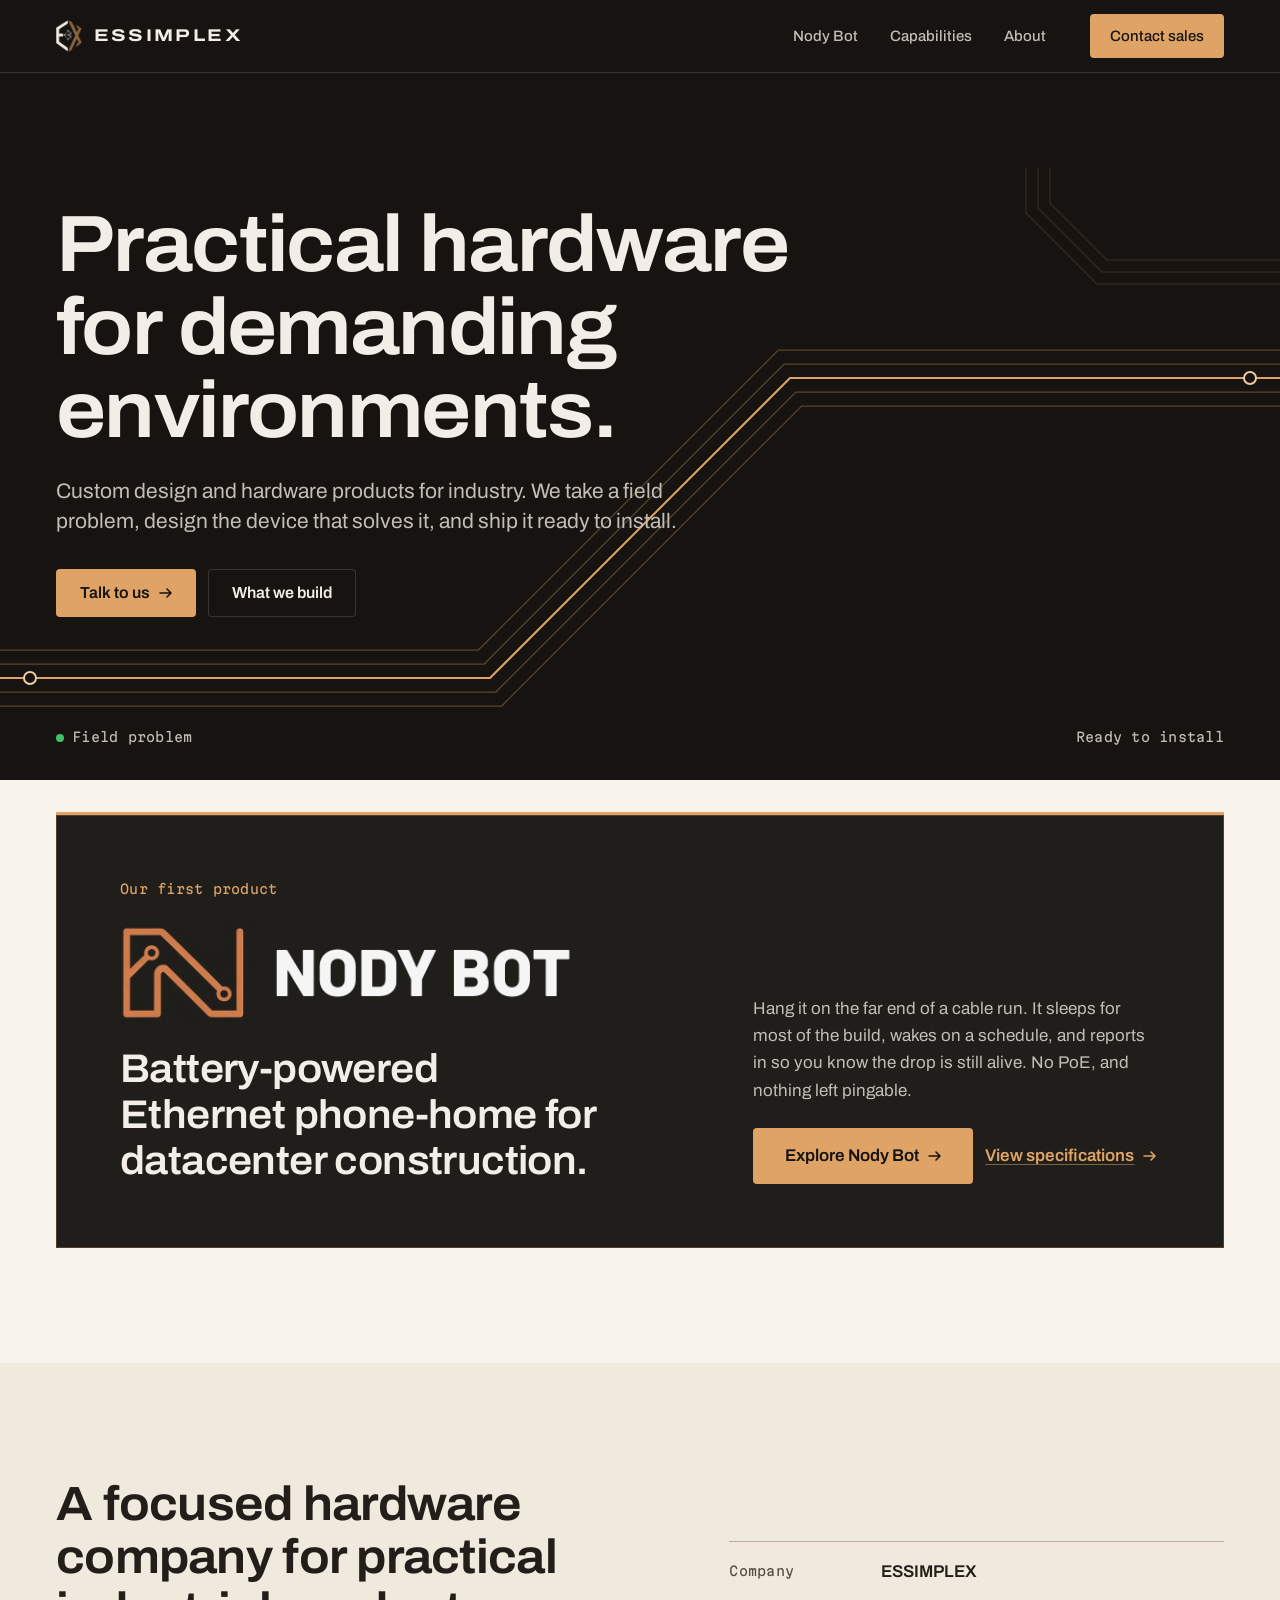
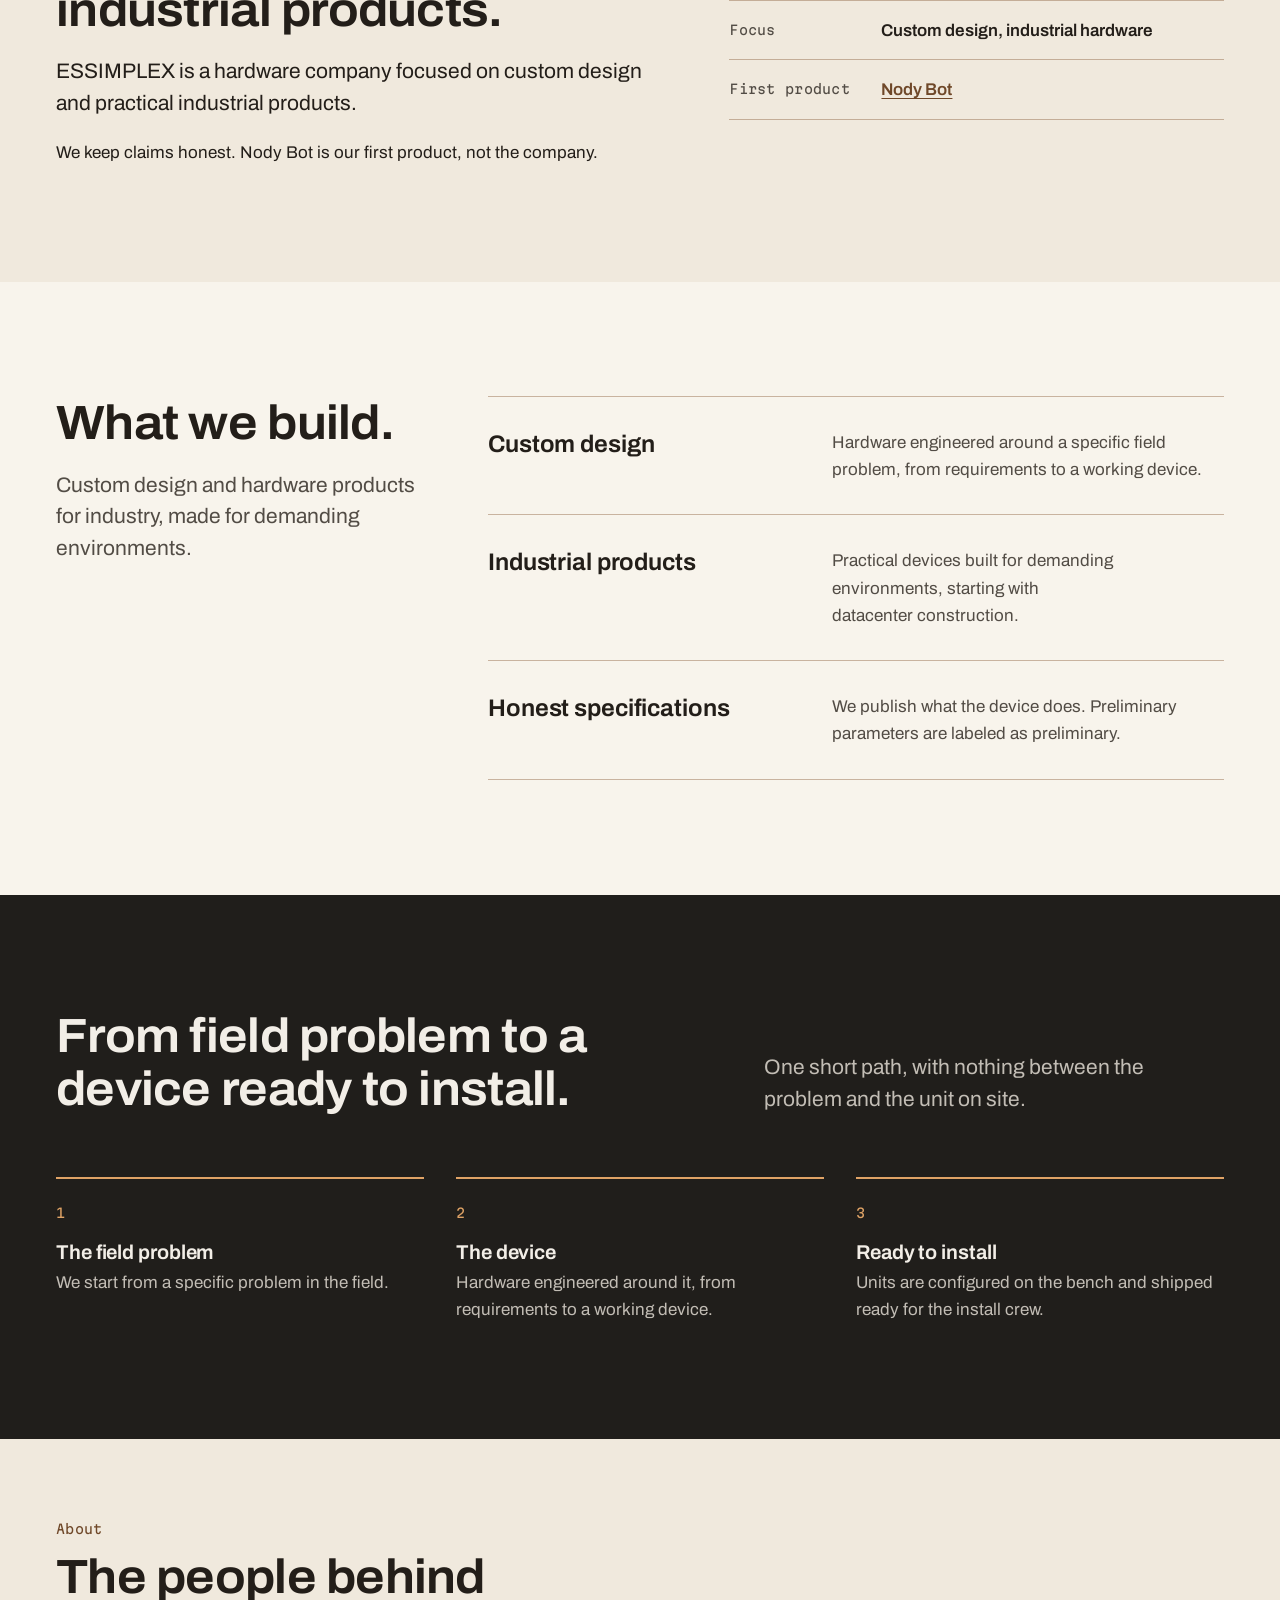
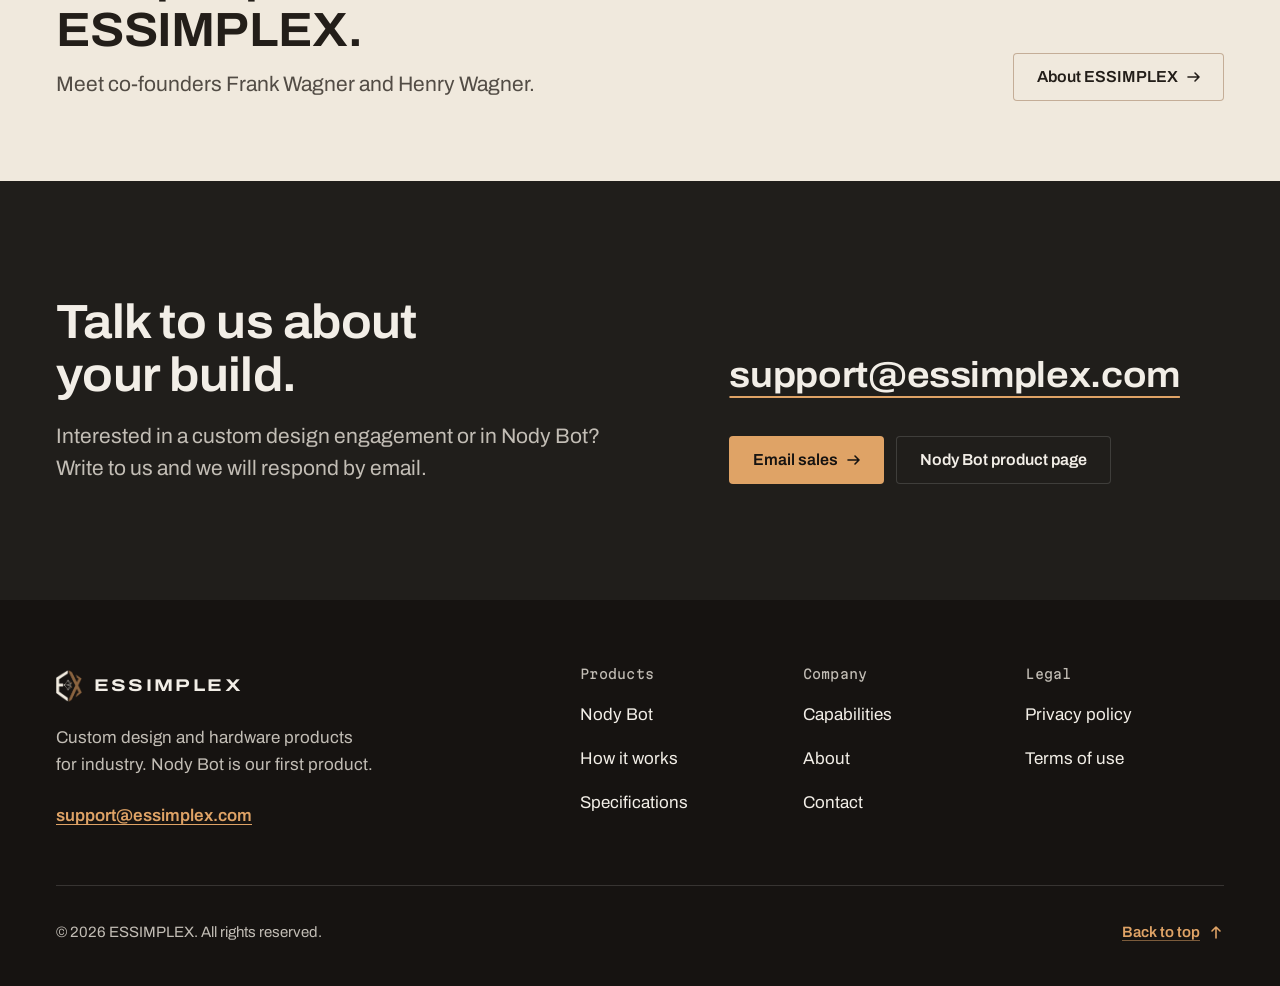
==== commit 2b3f54c9: "Home: Nody Bot feature panel directly below hero; reorder sections; remove Company from nav" ====
--- a/index.html
+++ b/index.html
@@ -43,7 +43,7 @@
         <span class="nav-toggle__bars" aria-hidden="true"></span><span class="nav-toggle__label">Menu</span>
       </button>
       <nav class="nav" id="primary-nav" aria-label="Primary">
-        <ul class="nav__list"><li><a href="nody-bot.html">Nody Bot</a></li><li><a href="#capabilities">Capabilities</a></li><li><a href="#company">Company</a></li><li><a href="about.html">About</a></li></ul>
+        <ul class="nav__list"><li><a href="nody-bot.html">Nody Bot</a></li><li><a href="#capabilities">Capabilities</a></li><li><a href="about.html">About</a></li></ul>
         <a class="btn btn--primary btn--sm nav__cta" href="mailto:support@essimplex.com?subject=ESSIMPLEX%20inquiry">Contact sales</a>
       </nav>
     </div>
@@ -62,14 +62,33 @@
         </div>
       </div>
       <div class="wires wires--home" data-wires role="img" aria-label="Illustration: a bundle of parallel wires running from a field problem to a finished device, with short pulses of light travelling along the wires.">
-        <svg class="w-narrow" viewBox="0 0 400 240" preserveAspectRatio="xMidYMid slice" aria-hidden="true" focusable="false"><path class="w-line" d="M-60.0,223.0 L127.5,223.0 L217.5,133.0 L470.0,133.0"/><path class="w-line" d="M-60.0,214.0 L123.7,214.0 L213.7,124.0 L470.0,124.0"/><path class="w-main" d="M-60.0,205.0 L120.0,205.0 L210.0,115.0 L470.0,115.0"/><path class="w-line" d="M-60.0,196.0 L116.3,196.0 L206.3,106.0 L470.0,106.0"/><path class="w-line" d="M-60.0,187.0 L112.5,187.0 L202.5,97.0 L470.0,97.0"/><path class="w-pulse w-pulse--s" style="--end:-647;--po:1.0;animation-duration:7.4s;animation-delay:1.6s" d="M-60.0,223.0 L127.5,223.0 L217.5,133.0 L470.0,133.0"/><path class="w-pulse w-pulse--s" style="--end:-647;--po:1.0;animation-duration:5.6s;animation-delay:4.1s" d="M-60.0,214.0 L123.7,214.0 L213.7,124.0 L470.0,124.0"/><path class="w-pulse" style="--end:-647;--po:1.0;animation-duration:8.8s;animation-delay:0.8s" d="M-60.0,205.0 L120.0,205.0 L210.0,115.0 L470.0,115.0"/><path class="w-pulse w-pulse--s" style="--end:-647;--po:1.0;animation-duration:6.2s;animation-delay:5.6s" d="M-60.0,196.0 L116.3,196.0 L206.3,106.0 L470.0,106.0"/><path class="w-pulse w-pulse--s" style="--end:-647;--po:1.0;animation-duration:9.6s;animation-delay:2.9s" d="M-60.0,187.0 L112.5,187.0 L202.5,97.0 L470.0,97.0"/><circle class="w-pad" cx="24" cy="205" r="5"/><circle class="w-pad" cx="376" cy="115" r="5"/></svg><svg class="w-mid" viewBox="0 0 1200 230" preserveAspectRatio="xMidYMid slice" aria-hidden="true" focusable="false"><path class="w-line" d="M-100.0,209.0 L439.9,209.0 L549.9,99.0 L1300.0,99.0"/><path class="w-line" d="M-100.0,197.0 L435.0,197.0 L545.0,87.0 L1300.0,87.0"/><path class="w-main" d="M-100.0,185.0 L430.0,185.0 L540.0,75.0 L1300.0,75.0"/><path class="w-line" d="M-100.0,173.0 L425.0,173.0 L535.0,63.0 L1300.0,63.0"/><path class="w-line" d="M-100.0,161.0 L420.1,161.0 L530.1,51.0 L1300.0,51.0"/><path class="w-pulse w-pulse--s" style="--end:-1526;--po:1.0;animation-duration:5.6s;animation-delay:4.1s" d="M-100.0,209.0 L439.9,209.0 L549.9,99.0 L1300.0,99.0"/><path class="w-pulse w-pulse--s" style="--end:-1526;--po:1.0;animation-duration:8.8s;animation-delay:0.8s" d="M-100.0,197.0 L435.0,197.0 L545.0,87.0 L1300.0,87.0"/><path class="w-pulse" style="--end:-1526;--po:1.0;animation-duration:6.2s;animation-delay:5.6s" d="M-100.0,185.0 L430.0,185.0 L540.0,75.0 L1300.0,75.0"/><path class="w-pulse w-pulse--s" style="--end:-1526;--po:1.0;animation-duration:9.6s;animation-delay:2.9s" d="M-100.0,173.0 L425.0,173.0 L535.0,63.0 L1300.0,63.0"/><path class="w-pulse w-pulse--s" style="--end:-1526;--po:1.0;animation-duration:5.1s;animation-delay:7.2s" d="M-100.0,161.0 L420.1,161.0 L530.1,51.0 L1300.0,51.0"/><circle class="w-pad" cx="40" cy="185" r="7"/><circle class="w-pad" cx="1160" cy="75" r="7"/></svg><svg class="w-wide" viewBox="0 0 1440 520" preserveAspectRatio="xMaxYMax slice" aria-hidden="true" focusable="false"><path class="w-line w-faint" d="M1900.0,52.0 L1267.0,52.0 L1210.0,-5.0 L1210.0,-400.0"/><path class="w-line w-faint" d="M1900.0,64.0 L1262.0,64.0 L1198.0,0.0 L1198.0,-400.0"/><path class="w-line w-faint" d="M1900.0,76.0 L1257.0,76.0 L1186.0,5.0 L1186.0,-400.0"/><path class="w-line" d="M-300.0,498.0 L661.6,498.0 L961.6,198.0 L1900.0,198.0"/><path class="w-line" d="M-300.0,484.0 L655.8,484.0 L955.8,184.0 L1900.0,184.0"/><path class="w-main" d="M-300.0,470.0 L650.0,470.0 L950.0,170.0 L1900.0,170.0"/><path class="w-line" d="M-300.0,456.0 L644.2,456.0 L944.2,156.0 L1900.0,156.0"/><path class="w-line" d="M-300.0,442.0 L638.4,442.0 L938.4,142.0 L1900.0,142.0"/><path class="w-pulse w-pulse--s" style="--end:-1189;--po:0.5;animation-duration:5.1s;animation-delay:7.2s" d="M1900.0,52.0 L1267.0,52.0 L1210.0,-5.0 L1210.0,-400.0"/><path class="w-pulse" style="--end:-1209;--po:0.5;animation-duration:7.9s;animation-delay:3.4s" d="M1900.0,64.0 L1262.0,64.0 L1198.0,0.0 L1198.0,-400.0"/><path class="w-pulse w-pulse--s" style="--end:-1228;--po:0.5;animation-duration:6.8s;animation-delay:6.1s" d="M1900.0,76.0 L1257.0,76.0 L1186.0,5.0 L1186.0,-400.0"/><path class="w-pulse w-pulse--s" style="--end:-2404;--po:1.0;animation-duration:7.4s;animation-delay:1.6s" d="M-300.0,498.0 L661.6,498.0 L961.6,198.0 L1900.0,198.0"/><path class="w-pulse w-pulse--s" style="--end:-2404;--po:1.0;animation-duration:5.6s;animation-delay:4.1s" d="M-300.0,484.0 L655.8,484.0 L955.8,184.0 L1900.0,184.0"/><path class="w-pulse" style="--end:-2404;--po:1.0;animation-duration:8.8s;animation-delay:0.8s" d="M-300.0,470.0 L650.0,470.0 L950.0,170.0 L1900.0,170.0"/><path class="w-pulse w-pulse--s" style="--end:-2404;--po:1.0;animation-duration:6.2s;animation-delay:5.6s" d="M-300.0,456.0 L644.2,456.0 L944.2,156.0 L1900.0,156.0"/><path class="w-pulse w-pulse--s" style="--end:-2404;--po:1.0;animation-duration:9.6s;animation-delay:2.9s" d="M-300.0,442.0 L638.4,442.0 L938.4,142.0 L1900.0,142.0"/><circle class="w-pad" cx="1410" cy="170" r="6"/></svg><svg class="w-wide w-wide--l" viewBox="0 0 1440 520" preserveAspectRatio="xMinYMax slice" aria-hidden="true" focusable="false"><circle class="w-pad" cx="30" cy="470" r="6"/></svg>
+        <svg class="w-narrow" viewBox="0 88 400 152" preserveAspectRatio="xMidYMid slice" aria-hidden="true" focusable="false"><path class="w-line" d="M-60.0,223.0 L127.5,223.0 L217.5,133.0 L470.0,133.0"/><path class="w-line" d="M-60.0,214.0 L123.7,214.0 L213.7,124.0 L470.0,124.0"/><path class="w-main" d="M-60.0,205.0 L120.0,205.0 L210.0,115.0 L470.0,115.0"/><path class="w-line" d="M-60.0,196.0 L116.3,196.0 L206.3,106.0 L470.0,106.0"/><path class="w-line" d="M-60.0,187.0 L112.5,187.0 L202.5,97.0 L470.0,97.0"/><path class="w-pulse w-pulse--s" style="--end:-647;--po:1.0;animation-duration:7.4s;animation-delay:1.6s" d="M-60.0,223.0 L127.5,223.0 L217.5,133.0 L470.0,133.0"/><path class="w-pulse w-pulse--s" style="--end:-647;--po:1.0;animation-duration:5.6s;animation-delay:4.1s" d="M-60.0,214.0 L123.7,214.0 L213.7,124.0 L470.0,124.0"/><path class="w-pulse" style="--end:-647;--po:1.0;animation-duration:8.8s;animation-delay:0.8s" d="M-60.0,205.0 L120.0,205.0 L210.0,115.0 L470.0,115.0"/><path class="w-pulse w-pulse--s" style="--end:-647;--po:1.0;animation-duration:6.2s;animation-delay:5.6s" d="M-60.0,196.0 L116.3,196.0 L206.3,106.0 L470.0,106.0"/><path class="w-pulse w-pulse--s" style="--end:-647;--po:1.0;animation-duration:9.6s;animation-delay:2.9s" d="M-60.0,187.0 L112.5,187.0 L202.5,97.0 L470.0,97.0"/><circle class="w-pad" cx="24" cy="205" r="5"/><circle class="w-pad" cx="376" cy="115" r="5"/></svg><svg class="w-mid" viewBox="0 0 1200 230" preserveAspectRatio="xMidYMid slice" aria-hidden="true" focusable="false"><path class="w-line" d="M-100.0,209.0 L439.9,209.0 L549.9,99.0 L1300.0,99.0"/><path class="w-line" d="M-100.0,197.0 L435.0,197.0 L545.0,87.0 L1300.0,87.0"/><path class="w-main" d="M-100.0,185.0 L430.0,185.0 L540.0,75.0 L1300.0,75.0"/><path class="w-line" d="M-100.0,173.0 L425.0,173.0 L535.0,63.0 L1300.0,63.0"/><path class="w-line" d="M-100.0,161.0 L420.1,161.0 L530.1,51.0 L1300.0,51.0"/><path class="w-pulse w-pulse--s" style="--end:-1526;--po:1.0;animation-duration:5.6s;animation-delay:4.1s" d="M-100.0,209.0 L439.9,209.0 L549.9,99.0 L1300.0,99.0"/><path class="w-pulse w-pulse--s" style="--end:-1526;--po:1.0;animation-duration:8.8s;animation-delay:0.8s" d="M-100.0,197.0 L435.0,197.0 L545.0,87.0 L1300.0,87.0"/><path class="w-pulse" style="--end:-1526;--po:1.0;animation-duration:6.2s;animation-delay:5.6s" d="M-100.0,185.0 L430.0,185.0 L540.0,75.0 L1300.0,75.0"/><path class="w-pulse w-pulse--s" style="--end:-1526;--po:1.0;animation-duration:9.6s;animation-delay:2.9s" d="M-100.0,173.0 L425.0,173.0 L535.0,63.0 L1300.0,63.0"/><path class="w-pulse w-pulse--s" style="--end:-1526;--po:1.0;animation-duration:5.1s;animation-delay:7.2s" d="M-100.0,161.0 L420.1,161.0 L530.1,51.0 L1300.0,51.0"/><circle class="w-pad" cx="40" cy="185" r="7"/><circle class="w-pad" cx="1160" cy="75" r="7"/></svg><svg class="w-wide" viewBox="0 0 1440 520" preserveAspectRatio="xMaxYMax slice" aria-hidden="true" focusable="false"><path class="w-line w-faint" d="M1900.0,52.0 L1267.0,52.0 L1210.0,-5.0 L1210.0,-400.0"/><path class="w-line w-faint" d="M1900.0,64.0 L1262.0,64.0 L1198.0,0.0 L1198.0,-400.0"/><path class="w-line w-faint" d="M1900.0,76.0 L1257.0,76.0 L1186.0,5.0 L1186.0,-400.0"/><path class="w-line" d="M-300.0,498.0 L661.6,498.0 L961.6,198.0 L1900.0,198.0"/><path class="w-line" d="M-300.0,484.0 L655.8,484.0 L955.8,184.0 L1900.0,184.0"/><path class="w-main" d="M-300.0,470.0 L650.0,470.0 L950.0,170.0 L1900.0,170.0"/><path class="w-line" d="M-300.0,456.0 L644.2,456.0 L944.2,156.0 L1900.0,156.0"/><path class="w-line" d="M-300.0,442.0 L638.4,442.0 L938.4,142.0 L1900.0,142.0"/><path class="w-pulse w-pulse--s" style="--end:-1189;--po:0.5;animation-duration:5.1s;animation-delay:7.2s" d="M1900.0,52.0 L1267.0,52.0 L1210.0,-5.0 L1210.0,-400.0"/><path class="w-pulse" style="--end:-1209;--po:0.5;animation-duration:7.9s;animation-delay:3.4s" d="M1900.0,64.0 L1262.0,64.0 L1198.0,0.0 L1198.0,-400.0"/><path class="w-pulse w-pulse--s" style="--end:-1228;--po:0.5;animation-duration:6.8s;animation-delay:6.1s" d="M1900.0,76.0 L1257.0,76.0 L1186.0,5.0 L1186.0,-400.0"/><path class="w-pulse w-pulse--s" style="--end:-2404;--po:1.0;animation-duration:7.4s;animation-delay:1.6s" d="M-300.0,498.0 L661.6,498.0 L961.6,198.0 L1900.0,198.0"/><path class="w-pulse w-pulse--s" style="--end:-2404;--po:1.0;animation-duration:5.6s;animation-delay:4.1s" d="M-300.0,484.0 L655.8,484.0 L955.8,184.0 L1900.0,184.0"/><path class="w-pulse" style="--end:-2404;--po:1.0;animation-duration:8.8s;animation-delay:0.8s" d="M-300.0,470.0 L650.0,470.0 L950.0,170.0 L1900.0,170.0"/><path class="w-pulse w-pulse--s" style="--end:-2404;--po:1.0;animation-duration:6.2s;animation-delay:5.6s" d="M-300.0,456.0 L644.2,456.0 L944.2,156.0 L1900.0,156.0"/><path class="w-pulse w-pulse--s" style="--end:-2404;--po:1.0;animation-duration:9.6s;animation-delay:2.9s" d="M-300.0,442.0 L638.4,442.0 L938.4,142.0 L1900.0,142.0"/><circle class="w-pad" cx="1410" cy="170" r="6"/></svg><svg class="w-wide w-wide--l" viewBox="0 0 1440 520" preserveAspectRatio="xMinYMax slice" aria-hidden="true" focusable="false"><circle class="w-pad" cx="30" cy="470" r="6"/></svg>
       </div>
       <div class="wrap">
         <p class="wires-legend reading" aria-hidden="true"><span>Field problem</span><span>Ready to install</span></p>
       </div>
     </section>
 
-    <section class="section ground-paper" id="company" aria-labelledby="about-heading">
+    <section class="section feature ground-paper" id="nody-bot" aria-labelledby="nb-heading">
+      <div class="wrap">
+        <div class="feature__panel ground-dark-2">
+          <div class="feature__main">
+            <p class="reading feature__kicker">Our first product</p>
+            <h2 class="feature__title" id="nb-heading"><img src="assets/nody-bot-lockup-transparent.png" width="1080" height="220" alt="Nody Bot" /></h2>
+            <p class="feature__lede">Battery-powered Ethernet phone-home for datacenter construction.</p>
+          </div>
+          <div class="feature__side">
+            <p>Hang it on the far end of a cable run. It sleeps for most of the build, wakes on a schedule, and reports in so you know the drop is still alive. No PoE, and nothing left pingable.</p>
+            <div class="actions">
+              <a class="btn btn--primary btn--lg" href="nody-bot.html">Explore Nody Bot <svg class="ico-arrow" viewBox="0 0 16 16" aria-hidden="true" focusable="false"><path d="M2 8h11M9 4l4 4-4 4" fill="none" stroke="currentColor" stroke-width="1.6" stroke-linecap="round" stroke-linejoin="round"/></svg></a>
+              <a class="text-link" href="nody-bot.html#specs">View specifications <svg class="ico-arrow" viewBox="0 0 16 16" aria-hidden="true" focusable="false"><path d="M2 8h11M9 4l4 4-4 4" fill="none" stroke="currentColor" stroke-width="1.6" stroke-linecap="round" stroke-linejoin="round"/></svg></a>
+            </div>
+          </div>
+        </div>
+      </div>
+    </section>
+
+    <section class="section ground-paper-2" id="company" aria-labelledby="about-heading">
       <div class="wrap split">
         <div class="split__copy">
           <h2 class="h2" id="about-heading">A focused hardware company for practical industrial products.</h2>
@@ -84,7 +103,7 @@
       </div>
     </section>
 
-    <section class="section ground-paper-2" id="capabilities" aria-labelledby="cap-heading">
+    <section class="section ground-paper" id="capabilities" aria-labelledby="cap-heading">
       <div class="wrap caps">
         <div class="caps__head">
           <h2 class="h2" id="cap-heading">What we build.</h2>
@@ -112,25 +131,12 @@
       </div>
     </section>
 
-    <section class="section section--tight ground-paper" id="nody-bot" aria-labelledby="nb-heading">
-      <div class="wrap teaser">
-        <div class="teaser__copy">
-          <p class="reading teaser__kicker">Our first product</p>
-          <h2 class="h2" id="nb-heading">Nody Bot</h2>
-          <p class="lede">Battery-powered Ethernet phone-home for datacenter construction.</p>
-        </div>
-        <div class="teaser__action">
-          <a class="btn btn--primary" href="nody-bot.html">Explore Nody Bot <svg class="ico-arrow" viewBox="0 0 16 16" aria-hidden="true" focusable="false"><path d="M2 8h11M9 4l4 4-4 4" fill="none" stroke="currentColor" stroke-width="1.6" stroke-linecap="round" stroke-linejoin="round"/></svg></a>
-        </div>
-      </div>
-    </section>
-
-    <section class="section section--tight ground-dark" id="people" aria-labelledby="people-heading">
+    <section class="section section--tight ground-paper-2" id="people" aria-labelledby="people-heading">
       <div class="wrap teaser">
         <div class="teaser__copy">
           <p class="reading teaser__kicker">About</p>
           <h2 class="h2" id="people-heading">The people behind ESSIMPLEX.</h2>
-          <p class="lede on-dark-2 muted">Meet co-founders Frank Wagner and Henry Wagner.</p>
+          <p class="lede muted">Meet co-founders Frank Wagner and Henry Wagner.</p>
         </div>
         <div class="teaser__action">
           <a class="btn btn--ghost" href="about.html">About ESSIMPLEX <svg class="ico-arrow" viewBox="0 0 16 16" aria-hidden="true" focusable="false"><path d="M2 8h11M9 4l4 4-4 4" fill="none" stroke="currentColor" stroke-width="1.6" stroke-linecap="round" stroke-linejoin="round"/></svg></a>
--- a/styles.css
+++ b/styles.css
@@ -256,13 +256,7 @@
   .nav__cta { min-height: 44px; }
   .nav__list a { white-space: nowrap; }
 }
-/* five links at 900-1099px: tighten so the row never wraps or touches the brand */
-@media (min-width: 900px) and (max-width: 1099px) {
-  .nav { gap: var(--s-4); }
-  .nav__list { gap: 0; }
-  .nav__list a { padding: 0 var(--s-2); font-size: 0.875rem; }
-  .nav__list a::after { left: var(--s-2); right: var(--s-2); }
-}
+
 
 /* ---------- Sections ---------- */
 .section { padding-block: var(--section); }
@@ -314,10 +308,10 @@
 .hero .actions { margin-top: var(--s-2); }
 .hero__copy { max-width: none; }
 .hero .display { max-width: 13ch; }
-.hero--home { min-height: calc(100vh - var(--header-h)); }
-@supports (height: 100svh) { .hero--home { min-height: calc(100svh - var(--header-h)); } }
+.hero--home { min-height: calc(100vh - var(--header-h) - 96px); }
+@supports (height: 100svh) { .hero--home { min-height: calc(100svh - var(--header-h) - 96px); } }
 .wires--home, .wires--product { margin-top: var(--s-6); animation: wires-in var(--duration-trace) var(--ease-smooth-out) 150ms both; }
-.wires--home { height: auto; aspect-ratio: 400 / 240; }
+.wires--home { height: auto; aspect-ratio: 400 / 152; }
 .wires--product { height: auto; aspect-ratio: 400 / 120; }
 .wires--home .w-narrow, .wires--product .w-narrow { display: block; }
 .wires-legend { max-width: none; display: flex; justify-content: space-between; gap: var(--s-4); padding-block: var(--s-3) var(--s-6); color: var(--on-dark-2); }
@@ -331,14 +325,14 @@
 }
 @media (min-width: 900px) {
   .hero__content { position: relative; z-index: 1; padding-top: var(--s-20); padding-bottom: var(--s-12); }
-  .hero--home { min-height: min(calc(100vh - var(--header-h)), 820px); }
-  @supports (height: 100svh) { .hero--home { min-height: min(calc(100svh - var(--header-h)), 820px); } }
+  .hero--home { min-height: min(calc(100vh - var(--header-h) - 120px), 760px); }
+  @supports (height: 100svh) { .hero--home { min-height: min(calc(100svh - var(--header-h) - 120px), 760px); } }
   .hero .display { max-width: 16ch; }
   .wires-legend { padding-bottom: var(--s-8); }
 }
 @media (min-width: 1200px) {
   /* desktop: the bundle rises on the right, behind and clear of the text column */
-  .hero--home .wires--home { position: absolute; left: 0; right: 0; bottom: 72px; height: 520px; aspect-ratio: auto; max-height: none; margin-top: 0; pointer-events: none; }
+  .hero--home .wires--home { position: absolute; left: 0; right: 0; bottom: 52px; height: 520px; aspect-ratio: auto; max-height: none; margin-top: 0; pointer-events: none; }
   .hero--home .wires--home .w-mid { display: none; }
   .hero--home .wires--home .w-wide { display: block; }
   .hero--home .wires-legend { position: relative; }
@@ -537,6 +531,25 @@
 @supports not (aspect-ratio: 1) { .person__photo { height: 0; padding-top: 125%; } .person__photo--empty svg { position: absolute; top: 50%; left: 50%; transform: translate(-50%, -50%); } }
 
 
+
+/* ---------- Home: Nody Bot feature panel (first section after the hero) ---------- */
+.btn--lg { min-height: 56px; padding: 0 var(--s-8); font-size: 1.0625rem; }
+.feature { padding-block: var(--s-6) var(--section); }
+.feature__panel { display: grid; gap: var(--s-8); padding: var(--s-8) var(--s-6) var(--s-10); border-top: 3px solid var(--copper-bright); box-shadow: inset 0 0 0 1px rgba(143, 100, 64, 0.45); }
+.feature__main { display: grid; gap: var(--s-5); align-content: start; }
+.feature__kicker { color: var(--copper-bright); }
+.feature__title { margin: 0; line-height: 0; }
+.feature__title img { display: block; width: 100%; max-width: 300px; height: auto; margin-left: -4px; }
+.feature__lede { font-size: clamp(1.5rem, 1.05rem + 2vw, 2.5rem); font-weight: 600; font-stretch: 106%; line-height: 1.15; letter-spacing: -0.015em; max-width: 17em; text-wrap: balance; }
+.feature__side { display: grid; gap: var(--s-6); align-content: end; }
+.feature__side p { color: var(--on-dark-2); max-width: 36em; font-size: 1.0625rem; }
+.feature__side .actions { align-items: center; }
+@media (min-width: 900px) {
+  .feature { padding-top: var(--s-8); }
+  .feature__panel { grid-template-columns: minmax(0, 7fr) minmax(0, 5fr); gap: var(--s-16); align-items: end; padding: var(--s-16) var(--s-16) var(--s-16); }
+  .feature__title img { max-width: 520px; margin-left: -6px; }
+}
+
 /* ---------- Home: pillars and teasers ---------- */
 .steps3 { display: grid; gap: 0; }
 .steps3 .prov__item { align-items: start; align-content: start; box-shadow: 0 -1px 0 var(--rule-dark); }
@@ -560,7 +573,7 @@
 @supports not (aspect-ratio: 1) {
   .seq__plot::before { content: ""; display: block; padding-top: 36.11%; }
   @media (min-width: 900px) { .seq__plot::before { padding-top: 24%; } }
-  .wires--home { height: 240px; }
+  .wires--home { height: 152px; }
   .wires--product { height: 120px; }
   @media (min-width: 600px) { .wires--home { height: 200px; } .wires--product { height: 120px; } }
 }
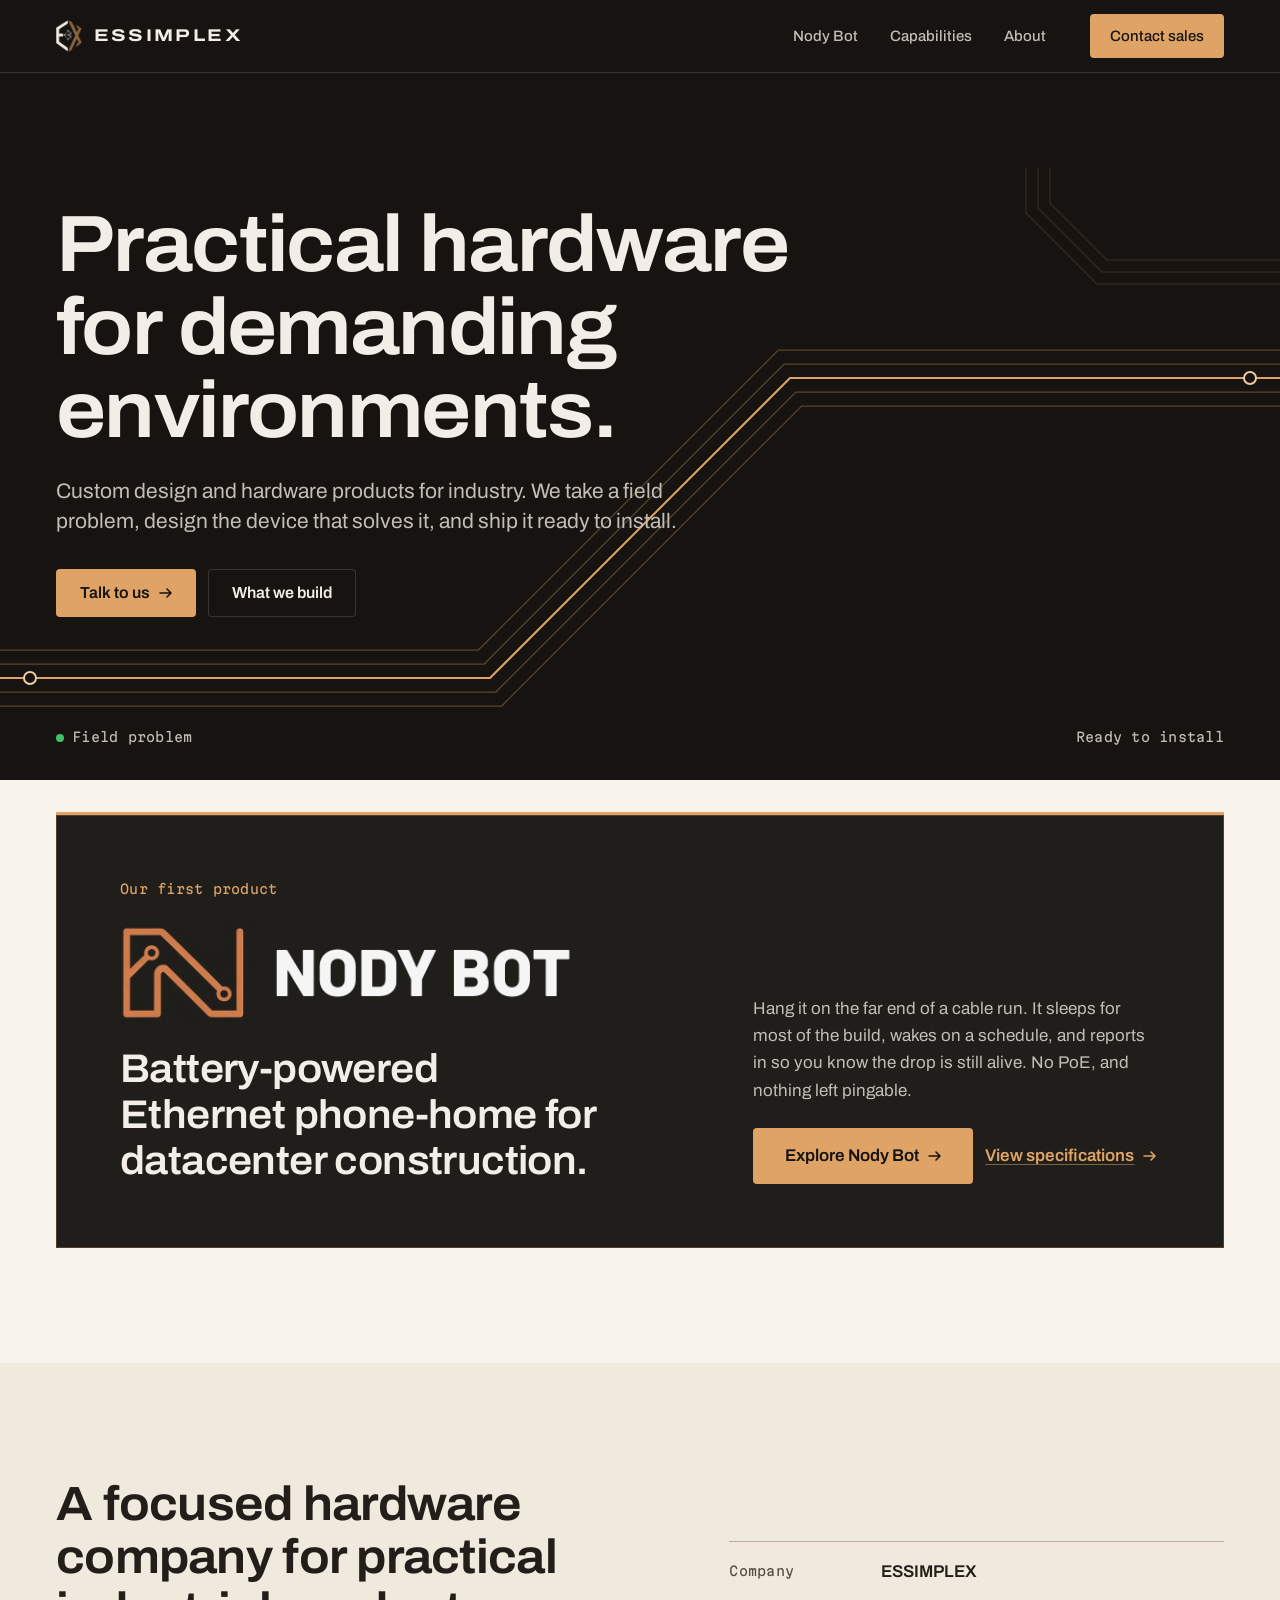
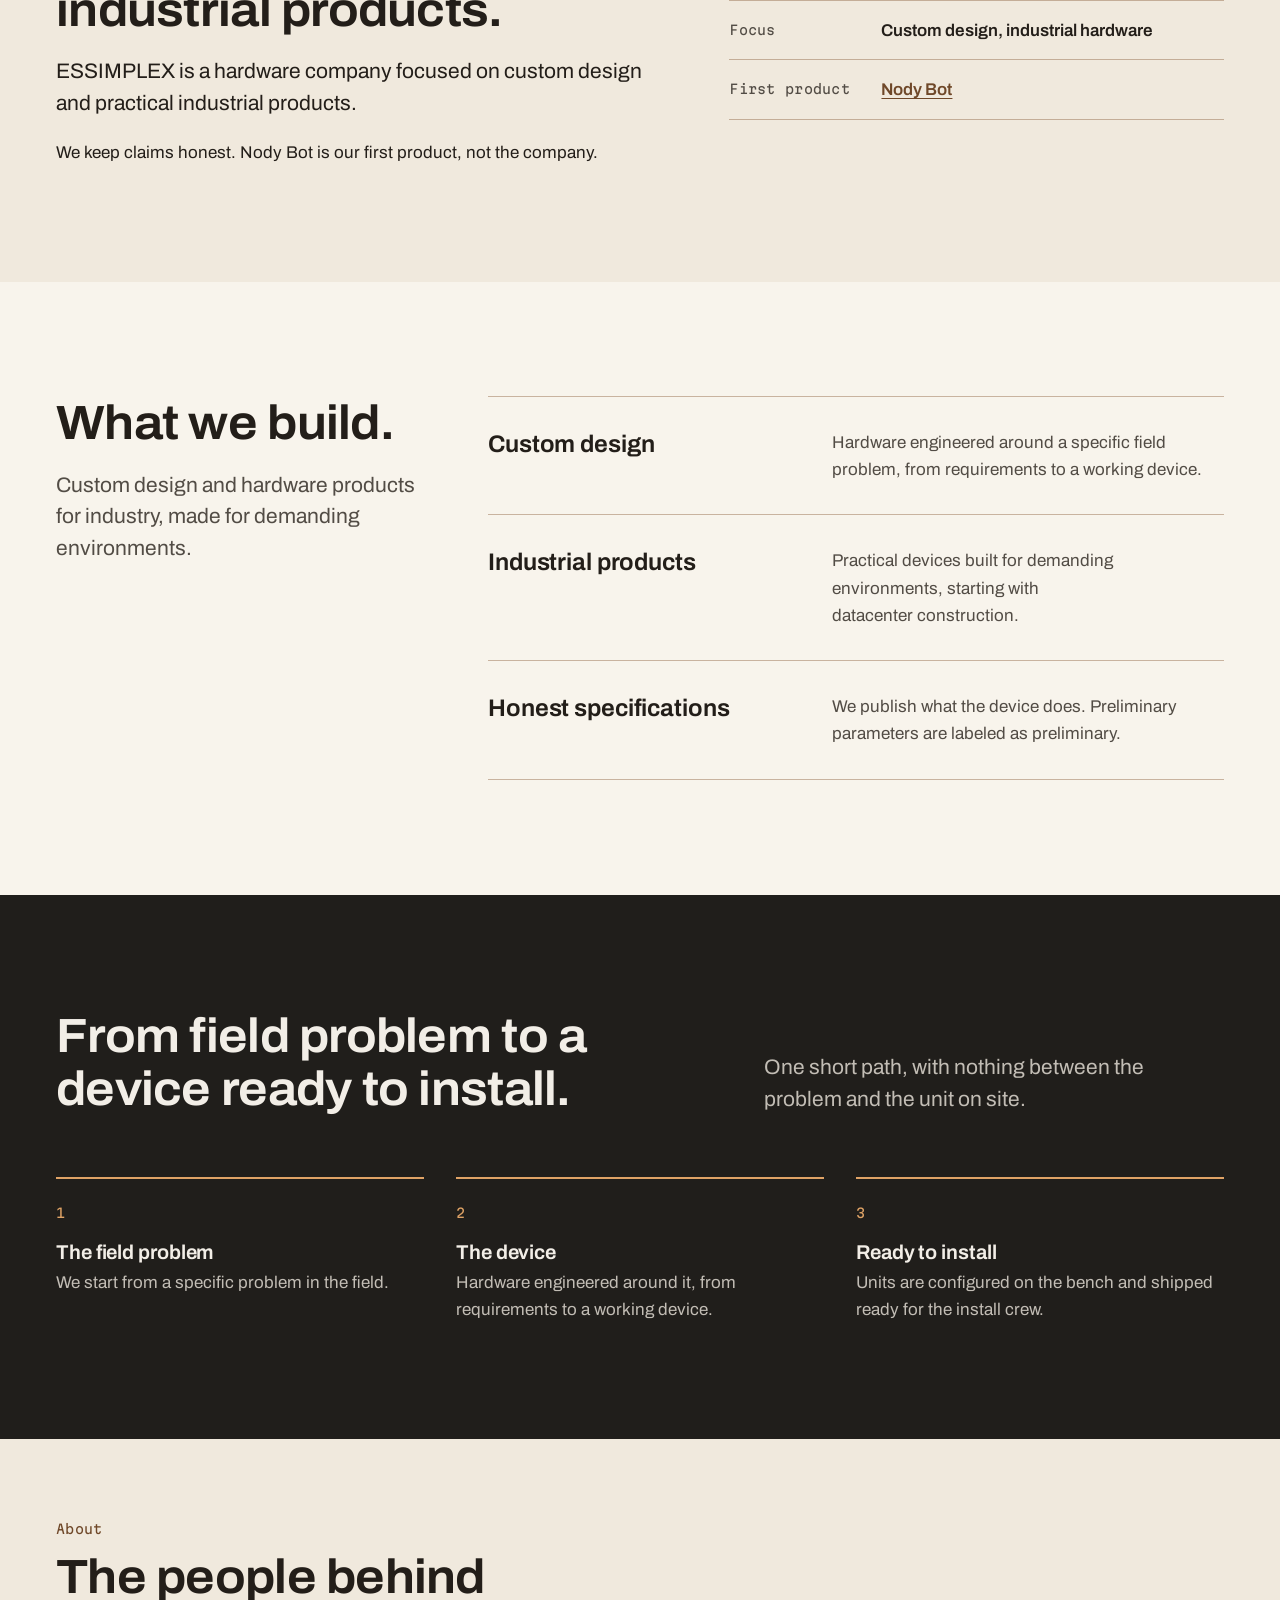
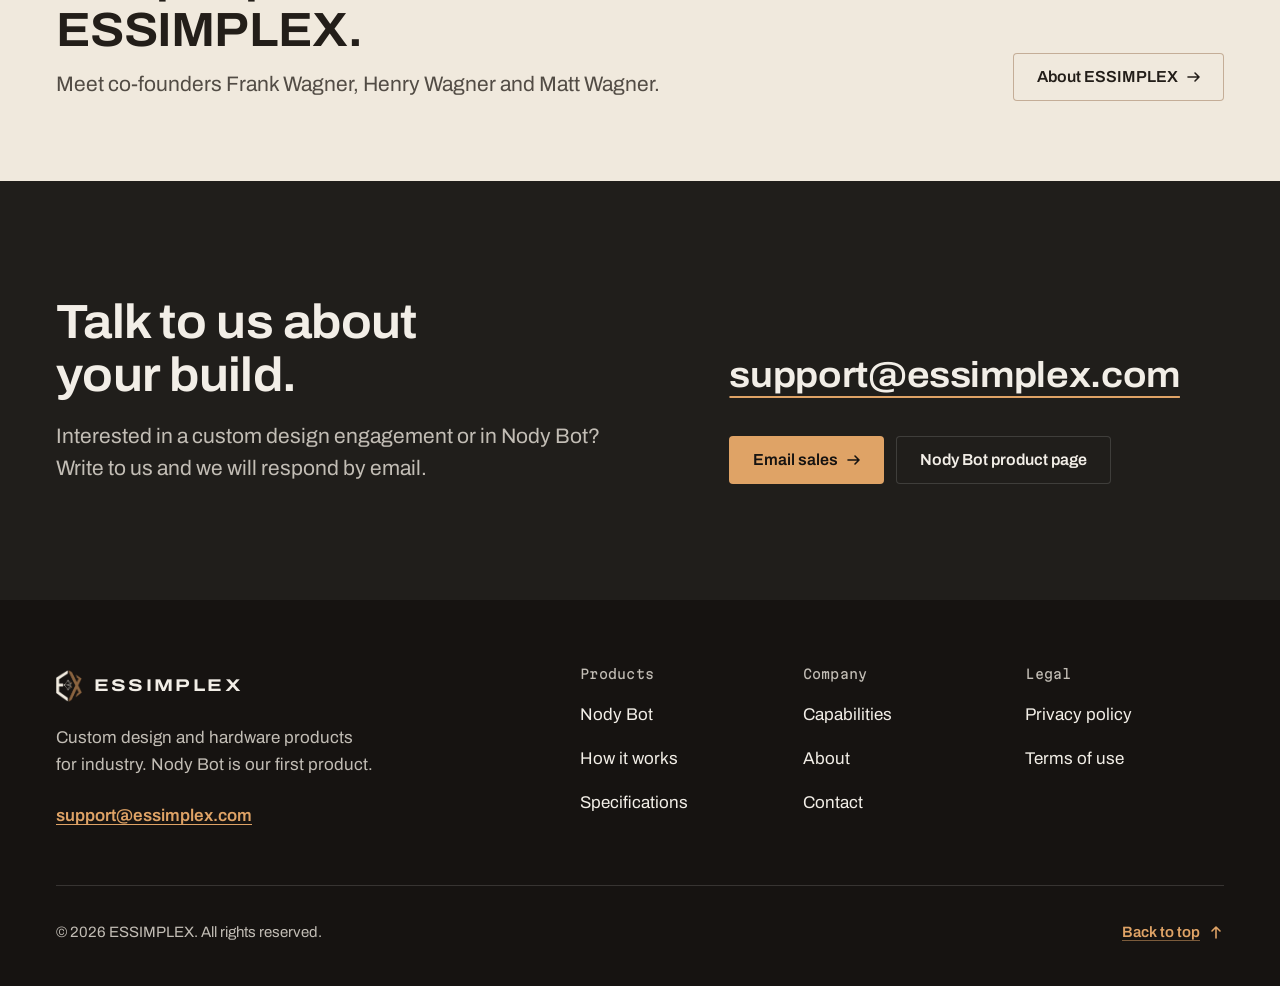
==== commit 61de3232: "About: add Matt Wagner as co-founder; 3-column people grid" ====
--- a/index.html
+++ b/index.html
@@ -136,7 +136,7 @@
         <div class="teaser__copy">
           <p class="reading teaser__kicker">About</p>
           <h2 class="h2" id="people-heading">The people behind ESSIMPLEX.</h2>
-          <p class="lede muted">Meet co-founders Frank Wagner and Henry Wagner.</p>
+          <p class="lede muted">Meet co-founders Frank Wagner, Henry Wagner and Matt Wagner.</p>
         </div>
         <div class="teaser__action">
           <a class="btn btn--ghost" href="about.html">About ESSIMPLEX <svg class="ico-arrow" viewBox="0 0 16 16" aria-hidden="true" focusable="false"><path d="M2 8h11M9 4l4 4-4 4" fill="none" stroke="currentColor" stroke-width="1.6" stroke-linecap="round" stroke-linejoin="round"/></svg></a>
--- a/styles.css
+++ b/styles.css
@@ -514,19 +514,22 @@
 
 /* ---------- About ---------- */
 .about { padding-block: var(--s-12) var(--section); }
-.people { display: grid; gap: var(--s-12); max-width: 56rem; }
+.people { display: grid; gap: var(--s-12); max-width: 26rem; }
 .person { display: grid; align-content: start; gap: var(--s-2); }
 .person__photo { display: block; width: 100%; aspect-ratio: 4 / 5; object-fit: cover; margin-bottom: var(--s-4); background: var(--ink-900); }
 .person__photo--empty { position: relative; display: flex; align-items: center; justify-content: center; color: var(--copper-bright);
   box-shadow: inset 0 0 0 1px rgba(143, 100, 64, 0.55); }
 .person__photo--empty::before { content: ""; position: absolute; top: 12px; right: 12px; bottom: 12px; left: 12px; border: 1px solid rgba(143, 100, 64, 0.28); }
 .person__photo--empty svg { width: 28%; height: auto; fill: none; stroke: currentColor; stroke-width: 1.5; stroke-linecap: round; opacity: 0.55; }
-.person__name { font-size: var(--fs-h2); font-weight: 650; font-stretch: 106%; line-height: 1.1; letter-spacing: -0.015em; }
+.person__name { font-size: clamp(1.5rem, 0.95rem + 1.6vw, 2.5rem); font-weight: 650; font-stretch: 106%; line-height: 1.1; letter-spacing: -0.015em; }
 .person__title { color: var(--copper-ink); text-transform: uppercase; letter-spacing: 0.08em; }
 .person__intro { margin-top: var(--s-3); max-width: 36em; }
 @media (min-width: 700px) {
   .about { padding-top: var(--s-16); }
-  .people { grid-template-columns: repeat(2, minmax(0, 1fr)); gap: var(--s-12); }
+  .people { grid-template-columns: repeat(3, minmax(0, 1fr)); gap: var(--s-6); max-width: none; }
+}
+@media (min-width: 1100px) {
+  .people { gap: var(--s-10); }
 }
 @supports not (aspect-ratio: 1) { .person__photo { height: 0; padding-top: 125%; } .person__photo--empty svg { position: absolute; top: 50%; left: 50%; transform: translate(-50%, -50%); } }
 
